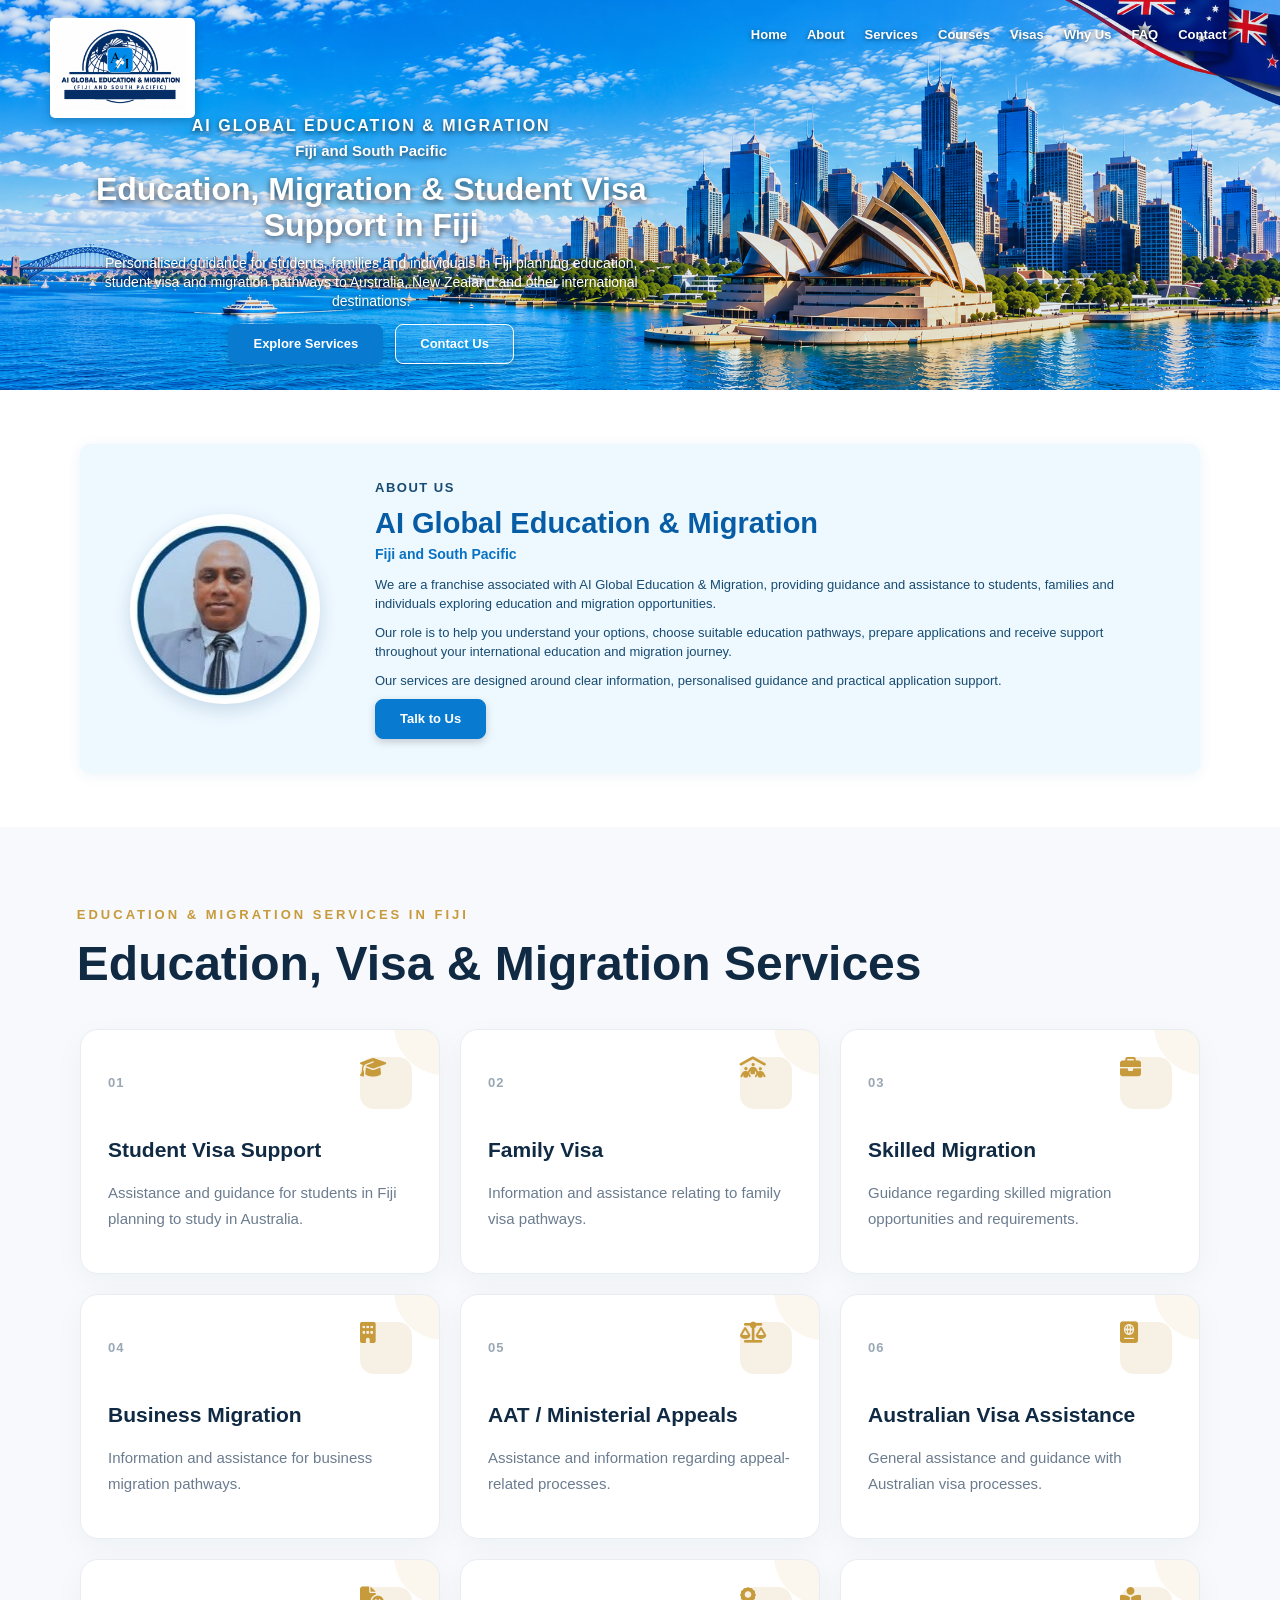
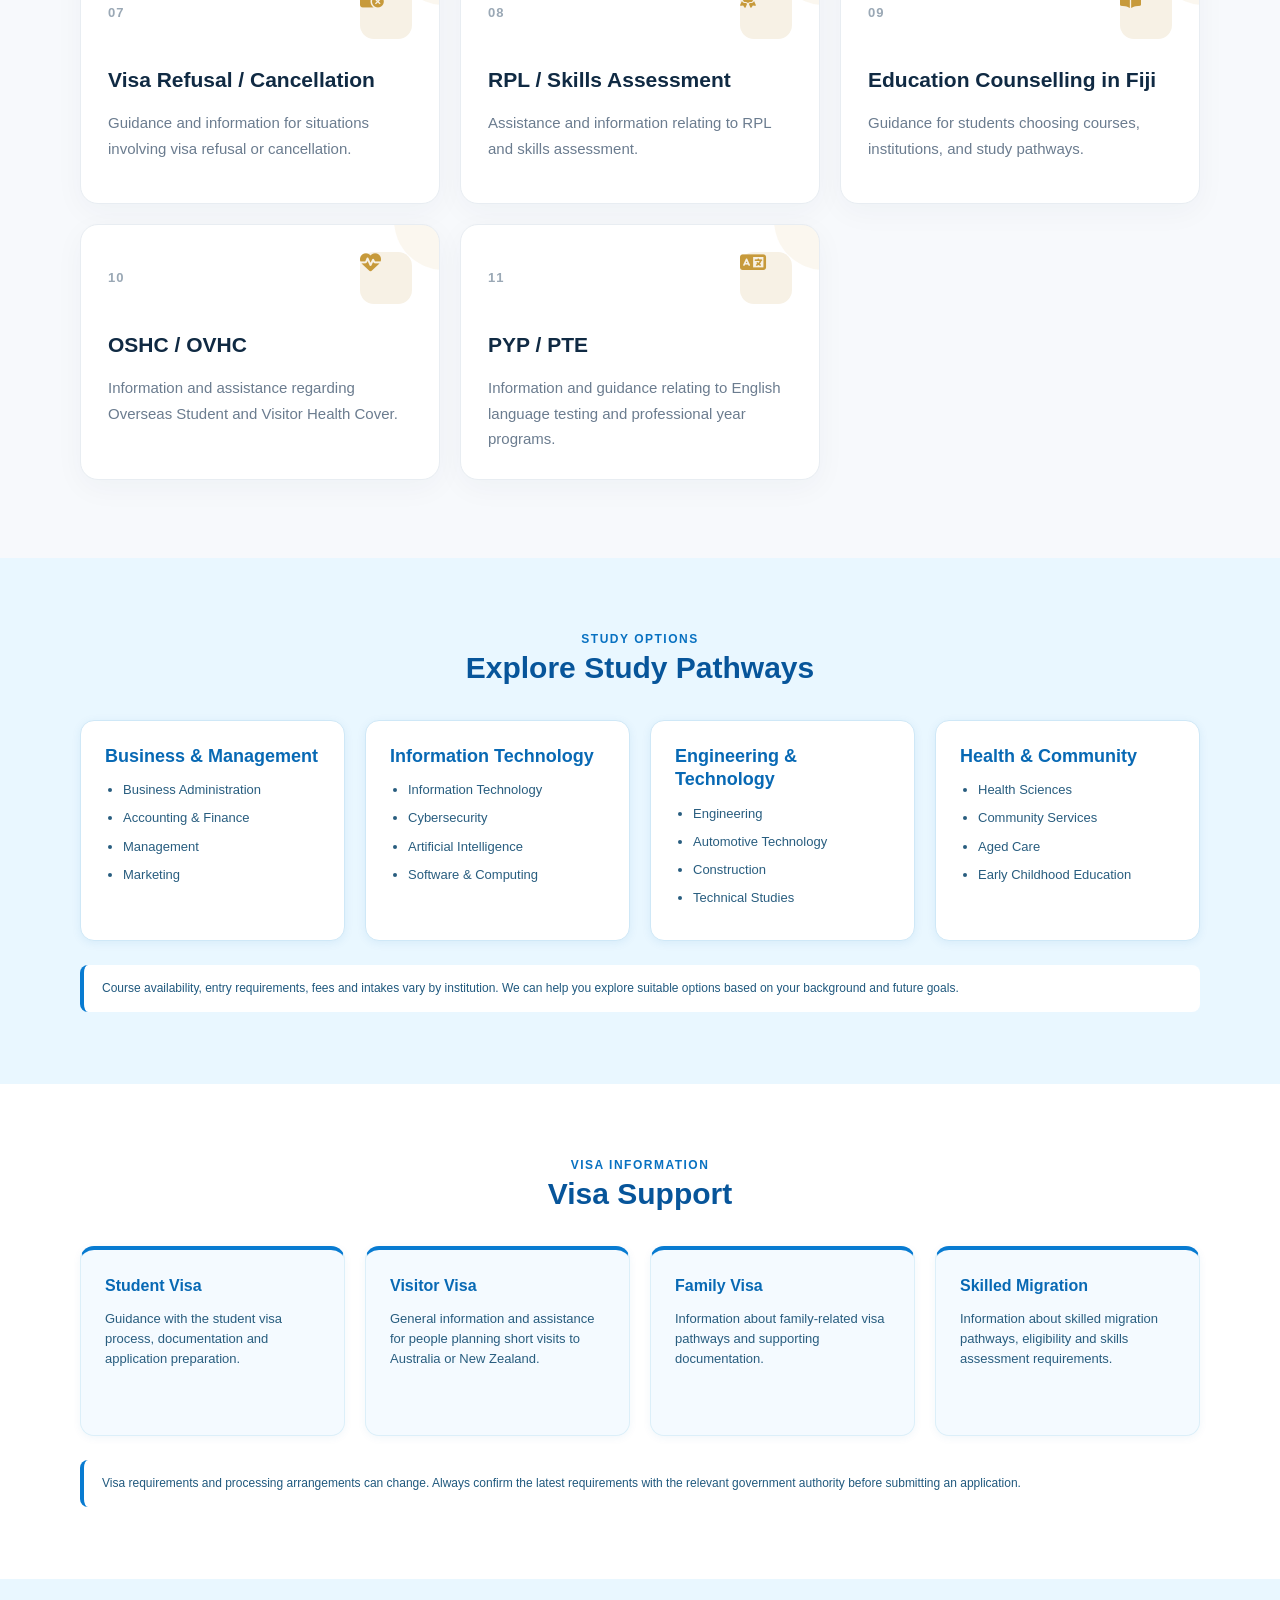
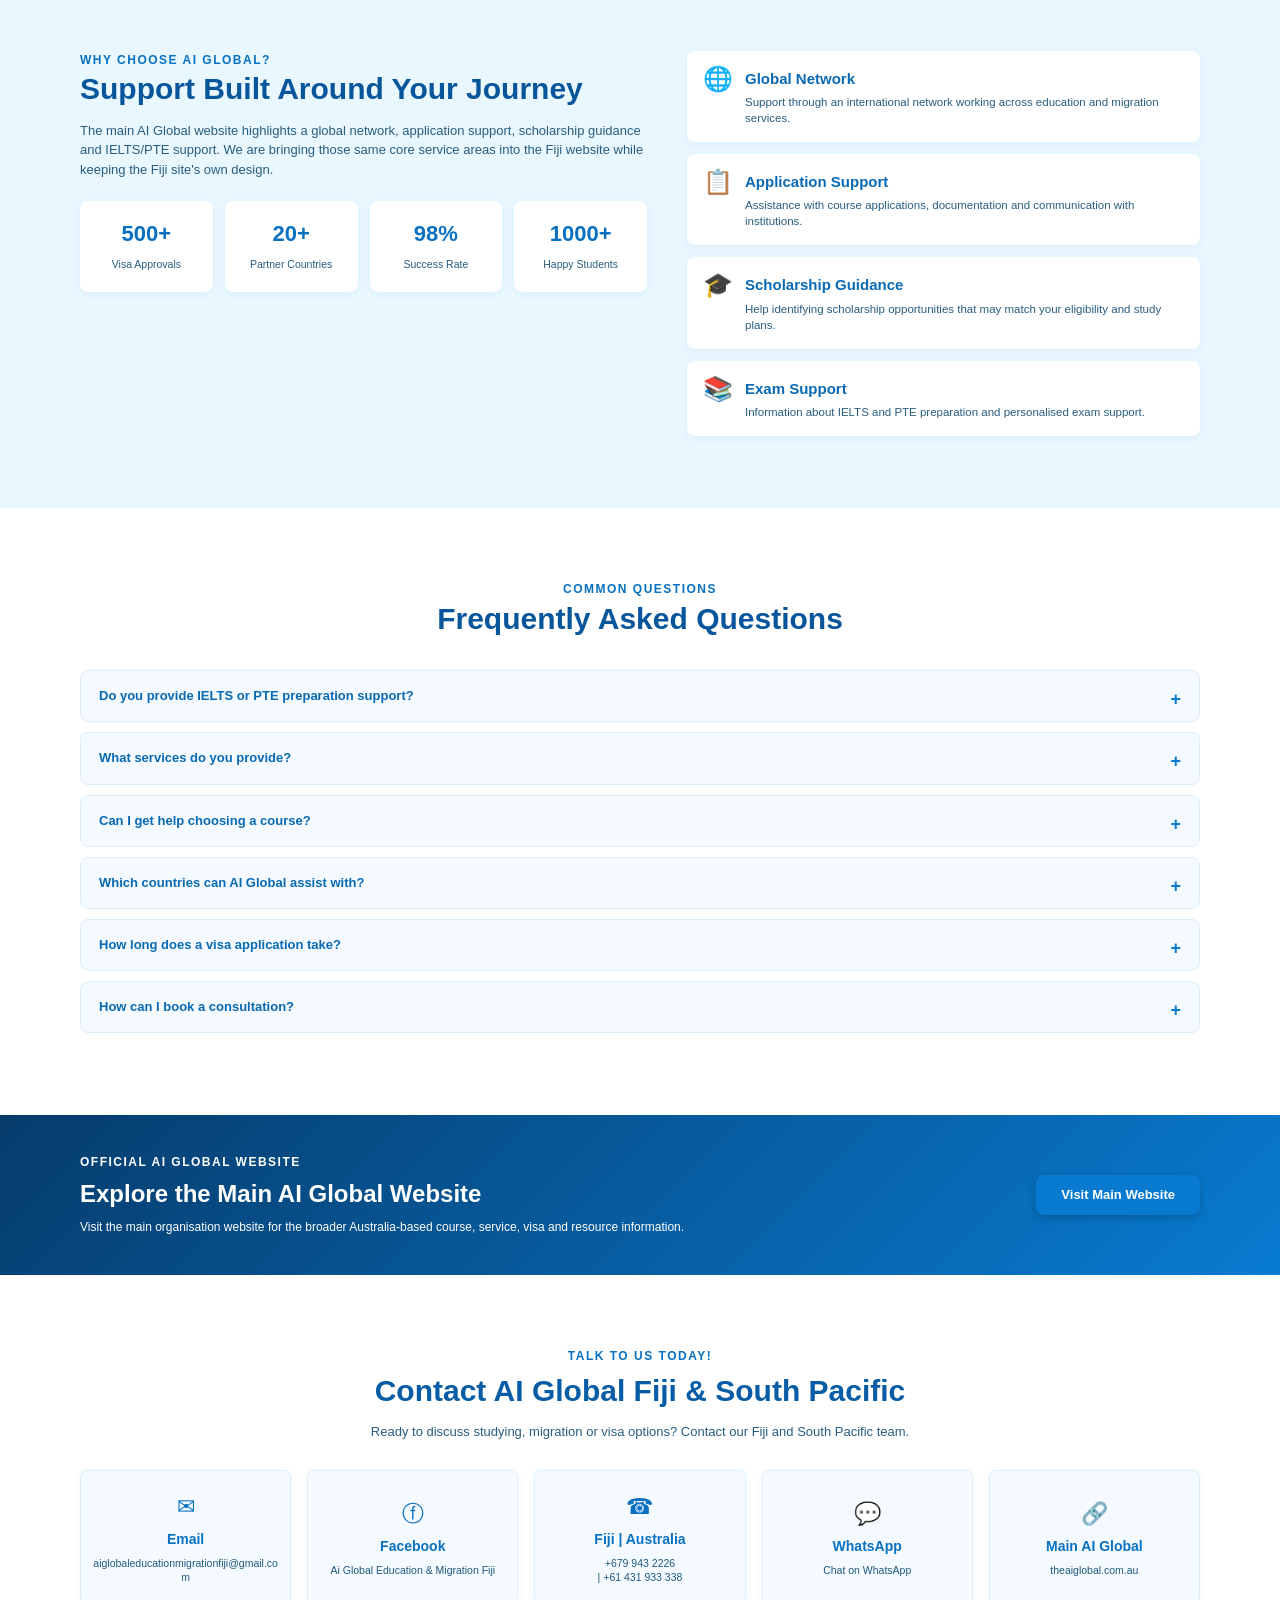
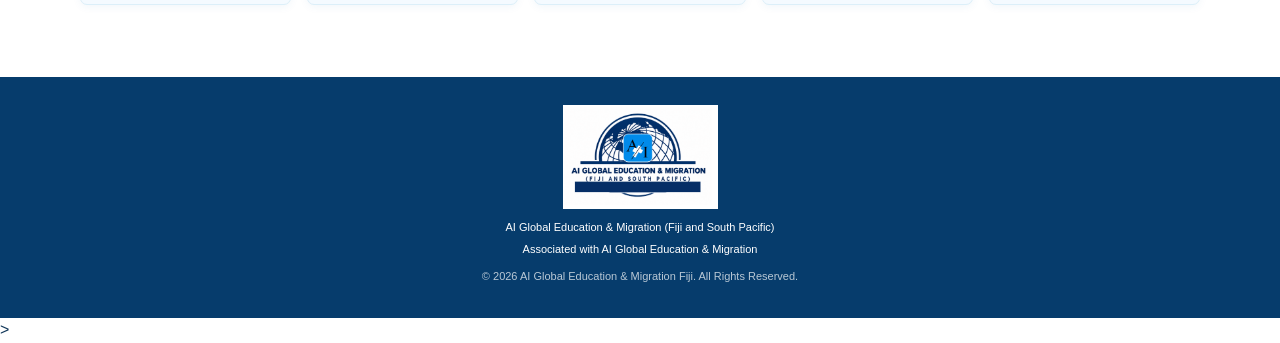
==== index.html @ 11ebc3c8 "update the website again" ====
<!DOCTYPE html>
<html lang="en">
<head>
    <meta charset="UTF-8">
    <meta name="viewport" content="width=device-width, initial-scale=1.0">
    <meta name="description" content="AI Global Education & Migration Fiji provides education counselling, student visa and migration support for people exploring study and migration pathways to Australia and New Zealand.">
    <meta name="robots" content="index, follow, max-image-preview:large">
    <meta name="author" content="AI Global Education & Migration Fiji and South Pacific">
    <meta name="theme-color" content="#ffffff">
    <link rel="canonical" href="https://aiglobalmigrationfijiandsouthpacific-rajeevrahendrasingh-5457.vercel.app/">

    <meta property="og:type" content="website">
    <meta property="og:title" content="AI Global Education & Migration | Fiji & South Pacific">
    <meta property="og:description" content="Education counselling, student visa and migration support from Fiji for pathways to Australia and New Zealand.">
    <meta property="og:url" content="https://aiglobalmigrationfijiandsouthpacific-rajeevrahendrasingh-5457.vercel.app/">
    <meta property="og:image" content="https://aiglobalmigrationfijiandsouthpacific-rajeevrahendrasingh-5457.vercel.app/images/banner.png">
    <meta property="og:site_name" content="AI Global Education & Migration Fiji and South Pacific">

    <meta name="twitter:card" content="summary_large_image">
    <meta name="twitter:title" content="AI Global Education & Migration | Fiji & South Pacific">
    <meta name="twitter:description" content="Education, student visa and migration support from Fiji for Australia and New Zealand pathways.">
    <meta name="twitter:image" content="https://aiglobalmigrationfijiandsouthpacific-rajeevrahendrasingh-5457.vercel.app/images/banner.png">

    <title>Education & Migration Support in Fiji | AI Global</title>
    <link rel="stylesheet" href="style.css">
    <link rel="stylesheet"
      href="https://cdnjs.cloudflare.com/ajax/libs/font-awesome/6.5.2/css/all.min.css">


    <script type="application/ld+json">
    {
      "@context": "https://schema.org",
      "@type": "Organization",
      "name": "AI Global Education & Migration Fiji and South Pacific",
      "alternateName": "AI Global Education & Migration Fiji",
      "url": "https://aiglobalmigrationfijiandsouthpacific-rajeevrahendrasingh-5457.vercel.app/",
      "logo": "https://aiglobalmigrationfijiandsouthpacific-rajeevrahendrasingh-5457.vercel.app/images/logo.png",
      "image": "https://aiglobalmigrationfijiandsouthpacific-rajeevrahendrasingh-5457.vercel.app/images/banner.png",
      "description": "Education counselling, student visa and migration support in Fiji for pathways to Australia and New Zealand.",
      "email": "aiglobaleducationmigrationfiji@gmail.com",
      "telephone": "+6799432226",
      "areaServed": [
        {"@type": "Country", "name": "Fiji"},
        {"@type": "Place", "name": "South Pacific"},
        {"@type": "Country", "name": "Australia"},
        {"@type": "Country", "name": "New Zealand"}
      ],
      "sameAs": [
        "https://www.facebook.com/share/1A1QpUP3Gv/",
        "https://www.theaiglobal.com.au/"
      ],
      "contactPoint": {
        "@type": "ContactPoint",
        "telephone": "+6799432226",
        "contactType": "customer service",
        "areaServed": "FJ",
        "availableLanguage": "English"
      }
    }
    </script>

</head>

<body>

<header class="site-header">
    <img src="images/banner.png" class="header-banner" alt="AI Global Education & Migration banner">

    <div class="header-content">
        <a href="#home" class="logo-container">
            <img src="images/logo.png" class="header-logo" alt="AI Global Education and Migration">
        </a>

        <nav aria-label="Main navigation">
            <a href="#home">Home</a>
            <a href="#about">About</a>
            <a href="#services">Services</a>
            <a href="#courses">Courses</a>
            <a href="#visas">Visas</a>
            <a href="#why-us">Why Us</a>
            <a href="#faq">FAQ</a>
            <a href="#contact">Contact</a>
        </nav>
    </div>

    <section id="home" class="hero">
        <div class="hero-content">
            <p class="company-name">AI GLOBAL EDUCATION &amp; MIGRATION</p>
            <p class="region">Fiji and South Pacific</p>

            <h1>Education, Migration &amp; Student Visa Support in Fiji</h1>

            <p class="intro">
                Personalised guidance for students, families and individuals in Fiji
                planning education, student visa and migration pathways to Australia,
                New Zealand and other international destinations.
            </p>

            <div class="hero-buttons">
                <a href="#services" class="button">Explore Services</a>
                <a href="#contact" class="button second">Contact Us</a>
            </div>
        </div>
    </section>
</header>


<main>

<!-- ABOUT -->
<section id="about" class="section delegate-section">
    <div class="delegate-container">
        <div class="delegate-photo">
            <div class="photo-frame">
                <img src="images/delegate.jpg" alt="AI Global Fiji and South Pacific representative">
            </div>
        </div>

        <div class="delegate-info">
            <p class="heading-small">ABOUT US</p>
            <h2>AI Global Education &amp; Migration</h2>
            <p class="position">Fiji and South Pacific</p>

            <p>
                We are a franchise associated with AI Global Education &amp; Migration,
                providing guidance and assistance to students, families and individuals
                exploring education and migration opportunities.
            </p>

            <p>
                Our role is to help you understand your options, choose suitable
                education pathways, prepare applications and receive support throughout
                your international education and migration journey.
            </p>

            <p>
                Our services are designed around clear information, personalised
                guidance and practical application support.
            </p>

            <a href="#contact" class="button">Talk to Us</a>
        </div>
    </div>
</section>


<!-- SERVICES -->
<section id="services" class="section services">
    <p class="heading-small">
        EDUCATION &amp; MIGRATION SERVICES IN FIJI
    </p>

    <h2>Education, Visa &amp; Migration Services</h2>


    <div class="services-container">

        <!-- SERVICE 01 -->
        <div class="service-card">
            <div class="service-top">
                <span class="service-number">01</span>
                <i class="fa-solid fa-graduation-cap service-icon"></i>
            </div>

            <h3>Student Visa Support</h3>

            <p>
                Assistance and guidance for students in Fiji planning
                to study in Australia.
            </p>

            <span class="service-arrow">↗</span>
        </div>


        <!-- SERVICE 02 -->
        <div class="service-card">
            <div class="service-top">
                <span class="service-number">02</span>
                <i class="fa-solid fa-people-roof service-icon"></i>
            </div>

            <h3>Family Visa</h3>

            <p>
                Information and assistance relating to
                family visa pathways.
            </p>

            <span class="service-arrow">↗</span>
        </div>


        <!-- SERVICE 03 -->
        <div class="service-card">
            <div class="service-top">
                <span class="service-number">03</span>
                <i class="fa-solid fa-briefcase service-icon"></i>
            </div>

            <h3>Skilled Migration</h3>

            <p>
                Guidance regarding skilled migration
                opportunities and requirements.
            </p>

            <span class="service-arrow">↗</span>
        </div>


        <!-- SERVICE 04 -->
        <div class="service-card">
            <div class="service-top">
                <span class="service-number">04</span>
                <i class="fa-solid fa-building service-icon"></i>
            </div>

            <h3>Business Migration</h3>

            <p>
                Information and assistance for business
                migration pathways.
            </p>

            <span class="service-arrow">↗</span>
        </div>


        <!-- SERVICE 05 -->
        <div class="service-card">
            <div class="service-top">
                <span class="service-number">05</span>
                <i class="fa-solid fa-scale-balanced service-icon"></i>
            </div>

            <h3>AAT / Ministerial Appeals</h3>

            <p>
                Assistance and information regarding
                appeal-related processes.
            </p>

            <span class="service-arrow">↗</span>
        </div>


        <!-- SERVICE 06 -->
        <div class="service-card">
            <div class="service-top">
                <span class="service-number">06</span>
                <i class="fa-solid fa-passport service-icon"></i>
            </div>

            <h3>Australian Visa Assistance</h3>

            <p>
                General assistance and guidance with
                Australian visa processes.
            </p>

            <span class="service-arrow">↗</span>
        </div>


        <!-- SERVICE 07 -->
        <div class="service-card">
            <div class="service-top">
                <span class="service-number">07</span>
                <i class="fa-solid fa-file-circle-xmark service-icon"></i>
            </div>

            <h3>Visa Refusal / Cancellation</h3>

            <p>
                Guidance and information for situations
                involving visa refusal or cancellation.
            </p>

            <span class="service-arrow">↗</span>
        </div>


        <!-- SERVICE 08 -->
        <div class="service-card">
            <div class="service-top">
                <span class="service-number">08</span>
                <i class="fa-solid fa-award service-icon"></i>
            </div>

            <h3>RPL / Skills Assessment</h3>

            <p>
                Assistance and information relating to
                RPL and skills assessment.
            </p>

            <span class="service-arrow">↗</span>
        </div>


        <!-- SERVICE 09 -->
        <div class="service-card">
            <div class="service-top">
                <span class="service-number">09</span>
                <i class="fa-solid fa-book-open-reader service-icon"></i>
            </div>

            <h3>Education Counselling in Fiji</h3>

            <p>
                Guidance for students choosing courses,
                institutions, and study pathways.
            </p>

            <span class="service-arrow">↗</span>
        </div>


        <!-- SERVICE 10 -->
        <div class="service-card">
            <div class="service-top">
                <span class="service-number">10</span>
                <i class="fa-solid fa-heart-pulse service-icon"></i>
            </div>

            <h3>OSHC / OVHC</h3>

            <p>
                Information and assistance regarding
                Overseas Student and Visitor Health Cover.
            </p>

            <span class="service-arrow">↗</span>
        </div>


        <!-- SERVICE 11 -->
        <div class="service-card">
            <div class="service-top">
                <span class="service-number">11</span>
                <i class="fa-solid fa-language service-icon"></i>
            </div>

            <h3>PYP / PTE</h3>

            <p>
                Information and guidance relating to English
                language testing and professional year programs.
            </p>

            <span class="service-arrow">↗</span>
        </div>

    </div>

</section>


<!-- COURSES -->
<section id="courses" class="section courses-section">
    <p class="heading-small">STUDY OPTIONS</p>
    <h2>Explore Study Pathways</h2>

    <div class="course-grid">
        <div class="course-category">
            <h3>Business &amp; Management</h3>
            <ul>
                <li>Business Administration</li>
                <li>Accounting &amp; Finance</li>
                <li>Management</li>
                <li>Marketing</li>
            </ul>
        </div>

        <div class="course-category">
            <h3>Information Technology</h3>
            <ul>
                <li>Information Technology</li>
                <li>Cybersecurity</li>
                <li>Artificial Intelligence</li>
                <li>Software &amp; Computing</li>
            </ul>
        </div>

        <div class="course-category">
            <h3>Engineering &amp; Technology</h3>
            <ul>
                <li>Engineering</li>
                <li>Automotive Technology</li>
                <li>Construction</li>
                <li>Technical Studies</li>
            </ul>
        </div>

        <div class="course-category">
            <h3>Health &amp; Community</h3>
            <ul>
                <li>Health Sciences</li>
                <li>Community Services</li>
                <li>Aged Care</li>
                <li>Early Childhood Education</li>
            </ul>
        </div>
    </div>

    <div class="info-note">
        Course availability, entry requirements, fees and intakes vary by institution.
        We can help you explore suitable options based on your background and future goals.
    </div>
</section>


<!-- VISAS -->
<section id="visas" class="section visa-section">
    <p class="heading-small">VISA INFORMATION</p>
    <h2>Visa Support</h2>

    <div class="visa-grid">
        <div class="visa-card">
            <h3>Student Visa</h3>
            <p>Guidance with the student visa process, documentation and application preparation.</p>
        </div>

        <div class="visa-card">
            <h3>Visitor Visa</h3>
            <p>General information and assistance for people planning short visits to Australia or New Zealand.</p>
        </div>

        <div class="visa-card">
            <h3>Family Visa</h3>
            <p>Information about family-related visa pathways and supporting documentation.</p>
        </div>

        <div class="visa-card">
            <h3>Skilled Migration</h3>
            <p>Information about skilled migration pathways, eligibility and skills assessment requirements.</p>
        </div>
    </div>

    <div class="info-note">
        Visa requirements and processing arrangements can change. Always confirm the latest
        requirements with the relevant government authority before submitting an application.
    </div>
</section>


<!-- WHY US -->
<section id="why-us" class="section why-section">
    <div class="why-container">

        <div class="why-main">
            <p class="heading-small">WHY CHOOSE AI GLOBAL?</p>
            <h2>Support Built Around Your Journey</h2>

            <p>
                The main AI Global website highlights a global network, application support,
                scholarship guidance and IELTS/PTE support. We are bringing those same core
                service areas into the Fiji website while keeping the Fiji site's own design.
            </p>

            <div class="stats-grid">
                <div class="stat-box">
                    <strong>500+</strong>
                    <span>Visa Approvals</span>
                </div>
                <div class="stat-box">
                    <strong>20+</strong>
                    <span>Partner Countries</span>
                </div>
                <div class="stat-box">
                    <strong>98%</strong>
                    <span>Success Rate</span>
                </div>
                <div class="stat-box">
                    <strong>1000+</strong>
                    <span>Happy Students</span>
                </div>
            </div>
        </div>

        <div class="why-features">
            <div class="feature-item">
                <span>🌐</span>
                <div>
                    <h3>Global Network</h3>
                    <p>Support through an international network working across education and migration services.</p>
                </div>
            </div>

            <div class="feature-item">
                <span>📋</span>
                <div>
                    <h3>Application Support</h3>
                    <p>Assistance with course applications, documentation and communication with institutions.</p>
                </div>
            </div>

            <div class="feature-item">
                <span>🎓</span>
                <div>
                    <h3>Scholarship Guidance</h3>
                    <p>Help identifying scholarship opportunities that may match your eligibility and study plans.</p>
                </div>
            </div>

            <div class="feature-item">
                <span>📚</span>
                <div>
                    <h3>Exam Support</h3>
                    <p>Information about IELTS and PTE preparation and personalised exam support.</p>
                </div>
            </div>
        </div>

    </div>
</section>


<!-- FAQ -->
<section id="faq" class="section faq-section">
    <p class="heading-small">COMMON QUESTIONS</p>
    <h2>Frequently Asked Questions</h2>

    <div class="faq-container">

        <details>
            <summary>Do you provide IELTS or PTE preparation support?</summary>
            <p>
                Yes. AI Global currently lists IELTS and PTE preparation support,
                including practice and guidance designed around a student's target score.
            </p>
        </details>

        <details>
            <summary>What services do you provide?</summary>
            <p>
                Services include education counselling, student accommodation support,
                skills assessment information, scholarships, health insurance assistance,
                career counselling, document assistance and student visa services.
            </p>
        </details>

        <details>
            <summary>Can I get help choosing a course?</summary>
            <p>
                Yes. We can discuss your interests, previous studies and future goals
                before you choose a course or institution.
            </p>
        </details>

        <details>
            <summary>Which countries can AI Global assist with?</summary>
            <p>
                The main AI Global website states that its network supports applications
                across 20+ countries, including Australia, New Zealand, USA, UK, Canada,
                Germany, Ireland and Singapore.
            </p>
        </details>

        <details>
            <summary>How long does a visa application take?</summary>
            <p>
                Processing time varies by country, visa type and individual circumstances.
                Current processing guidance should be checked before applying.
            </p>
        </details>

        <details>
            <summary>How can I book a consultation?</summary>
            <p>
                Contact the Fiji and South Pacific team by phone, email or through
                the contact details below to discuss your requirements.
            </p>
        </details>

    </div>
</section>


<!-- OFFICIAL WEBSITE -->
<section class="official-section">
    <div class="official-container">
        <div>
            <p class="heading-small">OFFICIAL AI GLOBAL WEBSITE</p>
            <h2>Explore the Main AI Global Website</h2>
            <p>
                Visit the main organisation website for the broader Australia-based
                course, service, visa and resource information.
            </p>
        </div>
        <a href="https://www.theaiglobal.com.au/" target="_blank" rel="noopener noreferrer" class="button">
            Visit Main Website
        </a>
    </div>
</section>


<!-- CONTACT -->
<section id="contact" class="contact-section">
    <p class="heading-small">TALK TO US TODAY!</p>
    <h2>Contact AI Global Fiji &amp; South Pacific</h2>

    <p class="contact-intro">
        Ready to discuss studying, migration or visa options?
        Contact our Fiji and South Pacific team.
    </p>

    <div class="contact-container">

        <div class="contact-box">
            <div class="contact-icon">✉</div>
            <h3>Email</h3>
            <a href="mailto:aiglobaleducationmigrationfiji@gmail.com">
                aiglobaleducationmigrationfiji@gmail.com
            </a>
        </div>

      <div class="contact-box">
            <div class="facebook-icon">ⓕ</div>
            <h3>Facebook</h3>
            <a href="https://www.facebook.com/share/1A1QpUP3Gv/" target="_blank" rel="noopener noreferrer">
                Ai Global Education & Migration Fiji
            </a>
        </div>


        <div class="contact-box">
            <div class="contact-icon">☎</div>
            <h3>Fiji | Australia</h3>
            <a href="tel:+6799432226">+679 943 2226</a>
            <a href="tel:+61431933338">| +61 431 933 338</a>

        </div>
    
            <div class="contact-box">
            <div class="contact-icon">💬</div>
            <h3>WhatsApp</h3>
            <a href="https://wa.me/61431933338" target="_blank" rel="noopener noreferrer">
                Chat on WhatsApp
            </a>
        </div>

        <div class="contact-box">
            <div class="contact-icon">🔗</div>
            <h3>Main AI Global</h3>
            <a href="https://www.theaiglobal.com.au/" target="_blank" rel="noopener noreferrer">
                theaiglobal.com.au
            </a>
        </div>

    </div>
</section>

</main>


<footer>
    <img src="images/logo.png" class="footer-logo" alt="AI Global Education & Migration">

    <p>AI Global Education &amp; Migration (Fiji and South Pacific)</p>
    <p>Associated with AI Global Education &amp; Migration</p>
    <p class="footer-copy">© 2026 AI Global Education &amp; Migration Fiji. All Rights Reserved.</p>
</footer>

</body>
</html>
>
---- style.css ----
/* =========================================================
   AI GLOBAL EDUCATION & MIGRATION - FIJI
   Updated styling: same overall visual identity, expanded content
========================================================= */

* {
    margin: 0;
    padding: 0;
    box-sizing: border-box;
}

html {
    scroll-behavior: smooth;
}

body {
    font-family: Arial, Helvetica, sans-serif;
    color: #12385a;
    background: #ffffff;
    line-height: 1.55;
}

a {
    transition: 0.25s ease;
}


/* =========================================================
   HEADER / MAIN BANNER
========================================================= */

.site-header {
    position: relative;
    width: 100%;
    height: 350px;
    overflow: hidden;
    background: #0876c9;
}

.header-banner {
    position: absolute;
    inset: 0;
    width: 100%;
    height: 100%;
    display: block;
    object-fit: fill;
}

.site-header::after {
    content: "";
    position: absolute;
    inset: 0;
    background: rgba(0, 80, 150, 0.10);
    pointer-events: none;
}

.header-content {
    position: relative;
    z-index: 5;
    width: 94%;
    max-width: 1450px;
    height: 100%;
    margin: 0 auto;
}

.logo-container {
    position: absolute;
    top: 18px;
    left: 12px;
    width: 145px;
    padding: 4px;
    background: #ffffff;
    border-radius: 5px;
    box-shadow: 0 3px 10px rgba(0,0,0,0.18);
    z-index: 10;
    text-decoration: none;
}

.header-logo {
    display: block;
    width: 100%;
    height: auto;
}


/* =========================================================
   NAVIGATION
========================================================= */

nav {
    position: absolute;
    top: 20px;
    right: 15px;
    display: flex;
    align-items: center;
    justify-content: flex-end;
    flex-wrap: wrap;
    gap: 20px;
    max-width: 78%;
    z-index: 10;
}

nav a {
    position: relative;
    color: #ffffff;
    text-decoration: none;
    font-size: 13px;
    font-weight: 700;
    text-shadow: 0 1px 4px rgba(0,0,0,0.55);
    padding: 5px 0;
}

nav a::after {
    content: "";
    position: absolute;
    left: 0;
    bottom: -2px;
    width: 0;
    height: 2px;
    background: #ffffff;
    transition: width 0.25s ease;
}

nav a:hover::after,
nav a:focus::after {
    width: 100%;
}


/* =========================================================
   HERO
========================================================= */

.hero {
    position: absolute;
    z-index: 6;
    top: 78px;
    left: 0;
    width: 55%;
    padding: 5px 25px 0;
    display: flex;
    align-items: center;
    justify-content: center;
    text-align: center;
    color: #ffffff;
}

.hero-content {
    width: 100%;
    max-width: 650px;
    margin: 0 auto;
}

.company-name {
    color: #ffffff;
    font-size: 16px;
    font-weight: 700;
    letter-spacing: 2px;
    line-height: 1.2;
    text-shadow: 0 2px 5px rgba(0,0,0,0.65);
}

.region {
    color: #ffffff;
    font-size: 15px;
    font-weight: 600;
    margin: 4px 0 10px;
    text-shadow: 0 2px 5px rgba(0,0,0,0.65);
}

.hero h1 {
    color: #ffffff;
    font-size: 32px;
    line-height: 1.12;
    font-weight: 800;
    margin-bottom: 10px;
    text-shadow: 0 2px 6px rgba(0,0,0,0.65);
}

.intro {
    color: #ffffff;
    font-size: 14px;
    line-height: 1.35;
    max-width: 540px;
    margin: 0 auto 13px;
    text-shadow: 0 1px 4px rgba(0,0,0,0.65);
}


/* =========================================================
   BUTTONS
========================================================= */

.hero-buttons {
    display: flex;
    justify-content: center;
    align-items: center;
    flex-wrap: wrap;
    gap: 12px;
}

.button {
    display: inline-block;
    padding: 9px 24px;
    background: #087bd1;
    color: #ffffff;
    border: 1px solid #087bd1;
    border-radius: 8px;
    text-decoration: none;
    font-size: 13px;
    font-weight: 700;
    box-shadow: 0 3px 8px rgba(0,0,0,0.18);
    transition: 0.25s ease;
}

.button:hover {
    background: #005da8;
    border-color: #005da8;
    transform: translateY(-1px);
}

.button.second {
    background: rgba(255,255,255,0.08);
    border: 1.5px solid #ffffff;
    color: #ffffff;
}

.button.second:hover {
    background: #ffffff;
    color: #0871bc;
}


/* =========================================================
   GENERAL SECTIONS
========================================================= */

.section {
    padding: 55px 6%;
}

.heading-small {
    color: #0871c1;
    font-size: 12px;
    font-weight: 800;
    letter-spacing: 1.5px;
    margin-bottom: 3px;
}

.section h2 {
    color: #07559a;
    font-size: 30px;
    line-height: 1.15;
    margin-bottom: 12px;
}

.section-intro {
    max-width: 800px;
    margin: 0 auto 28px;
    text-align: center;
    color: #285d7f;
    font-size: 13px;
}


/* =========================================================
   ABOUT
========================================================= */

.delegate-section {
    background: #ffffff;
    padding: 28px 6% 45px;
}

.delegate-container {
    max-width: 1180px;
    margin: 0 auto;
    display: flex;
    align-items: center;
    gap: 40px;
    background: #eef8ff;
    border-radius: 10px;
    padding: 28px 40px;
    box-shadow: 0 2px 14px rgba(0,91,160,0.08);
}

.delegate-photo {
    flex: 0 0 185px;
    display: flex;
    justify-content: center;
    align-items: center;
}

.photo-frame {
    width: 165px;
    height: 165px;
    border-radius: 50%;
    overflow: hidden;
    background: #ffffff;
    box-shadow: 0 3px 12px rgba(0,0,0,0.12);
}

.photo-frame img {
    width: 100%;
    height: 100%;
    display: block;
    object-fit: cover;
    object-position: center;
    border-radius: 50%;
}

.delegate-info {
    flex: 1;
}

.delegate-info h2 {
    color: #075da5;
    font-size: 29px;
    margin: 0 0 4px;
}

.delegate-info .position {
    color: #0871c1;
    font-size: 14px;
    font-weight: 700;
    margin-bottom: 10px;
}

.delegate-info p {
    color: #174b72;
    font-size: 13px;
    line-height: 1.5;
    margin-bottom: 9px;
}


/* =========================================================
   SERVICES
========================================================= */

.services {
    padding: 100px 6%;
    background: #f7f9fc;
}

.services .heading-small {
    color: #c79a3b;
    font-size: 13px;
    font-weight: 700;
    letter-spacing: 3px;
    margin-bottom: 10px;
}

.services h2 {
    font-size: clamp(38px, 5vw, 58px);
    color: #102a43;
    margin-bottom: 55px;
}

.services-container {
    display: grid;
    grid-template-columns: repeat(3, 1fr);
    gap: 24px;
}

.service-card {
    position: relative;
    min-height: 250px;
    padding: 30px;
    background: #ffffff;
    border: 1px solid #e8edf2;
    border-radius: 18px;
    overflow: hidden;
    transition: all 0.35s ease;
    box-shadow: 0 8px 30px rgba(16, 42, 67, 0.04);
}

.service-card::before {
    content: "";
    position: absolute;
    width: 100px;
    height: 100px;
    background: #c79a3b;
    border-radius: 50%;
    top: -55px;
    right: -55px;
    opacity: 0.08;
    transition: 0.4s ease;
}

.service-card:hover {
    transform: translateY(-8px);
    border-color: #c79a3b;
    box-shadow: 0 18px 45px rgba(16, 42, 67, 0.12);
}

.service-card:hover::before {
    transform: scale(2.5);
}

.service-top {
    display: flex;
    align-items: center;
    justify-content: space-between;
    margin-bottom: 30px;
}

.service-number {
    font-size: 13px;
    font-weight: 800;
    color: #9aa8b5;
    letter-spacing: 1px;
}

.service-icon {
    width: 52px;
    height: 52px;
    display: flex;
    align-items: center;
    justify-content: center;
    background: #f7f1e5;
    color: #c79a3b;
    border-radius: 14px;
    font-size: 21px;
    transition: all 0.35s ease;
}

.service-card:hover .service-icon {
    background: #102a43;
    color: #ffffff;
    transform: rotate(-5deg) scale(1.08);
}

.service-card h3 {
    position: relative;
    font-size: 21px;
    color: #102a43;
    margin: 0 0 14px;
}

.service-card p {
    position: relative;
    color: #6b7c8f;
    font-size: 15px;
    line-height: 1.7;
    margin: 0;
    max-width: 330px;
}

.service-arrow {
    position: absolute;
    right: 28px;
    bottom: 25px;
    color: #c79a3b;
    font-size: 22px;
    opacity: 0;
    transform: translate(-8px, 8px);
    transition: all 0.3s ease;
}

.service-card:hover .service-arrow {
    opacity: 1;
    transform: translate(0, 0);
}


/* TABLET */
@media (max-width: 1000px) {
    .services-container {
        grid-template-columns: repeat(2, 1fr);
    }
}


/* MOBILE */
@media (max-width: 600px) {
    .services {
        padding: 70px 20px;
    }

    .services-container {
        grid-template-columns: 1fr;
        gap: 18px;
    }

    .service-card {
        min-height: 220px;
        padding: 25px;
    }
}
/* =========================================================
   COURSES
========================================================= */

.courses-section {
    background: #e9f7ff;
    text-align: center;
}

.course-grid {
    max-width: 1180px;
    margin: 0 auto;
    display: grid;
    grid-template-columns: repeat(4, 1fr);
    gap: 18px;
}

.course-category {
    background: #ffffff;
    border: 1px solid #cfe8f7;
    border-radius: 9px;
    padding: 22px 20px;
    text-align: left;
    box-shadow: 0 2px 10px rgba(0,105,180,0.08);
}

.course-category h3 {
    color: #0869b4;
    font-size: 17px;
    margin-bottom: 12px;
}

.course-category ul {
    padding-left: 18px;
}

.course-category li {
    color: #285d7f;
    font-size: 12px;
    margin-bottom: 8px;
}

.info-note {
    max-width: 1180px;
    margin: 22px auto 0;
    background: #ffffff;
    border-left: 4px solid #087bd1;
    border-radius: 6px;
    padding: 14px 18px;
    color: #20597e;
    font-size: 12px;
    text-align: left;
}


/* =========================================================
   VISA SECTION
========================================================= */

.visa-section {
    background: #ffffff;
    text-align: center;
}

.visa-grid {
    max-width: 1180px;
    margin: 0 auto;
    display: grid;
    grid-template-columns: repeat(4, 1fr);
    gap: 16px;
}

.visa-card {
    background: #f4faff;
    border: 1px solid #dceff9;
    border-top: 4px solid #087bd1;
    border-radius: 8px;
    padding: 20px 18px;
    text-align: left;
    box-shadow: 0 2px 8px rgba(0,100,170,0.06);
}

.visa-card h3 {
    color: #0869b4;
    font-size: 16px;
    margin-bottom: 10px;
}

.visa-card p {
    color: #285d7f;
    font-size: 12px;
    line-height: 1.4;
    margin-bottom: 6px;
}


/* =========================================================
   WHY US
========================================================= */

.why-section {
    background: #e9f7ff;
}

.why-container {
    max-width: 1180px;
    margin: 0 auto;
    display: grid;
    grid-template-columns: 1.05fr 0.95fr;
    gap: 40px;
    align-items: start;
}

.why-main h2 {
    margin-bottom: 14px;
}

.why-main > p:not(.heading-small) {
    color: #285d7f;
    font-size: 13px;
    line-height: 1.5;
}

.stats-grid {
    margin-top: 22px;
    display: grid;
    grid-template-columns: repeat(4, 1fr);
    gap: 12px;
}

.stat-box {
    background: #ffffff;
    border-radius: 8px;
    padding: 16px 8px;
    text-align: center;
    box-shadow: 0 2px 8px rgba(0,100,170,0.06);
}

.stat-box strong {
    display: block;
    color: #0871c1;
    font-size: 22px;
}

.stat-box span {
    color: #285d7f;
    font-size: 10.5px;
}

.why-features {
    display: grid;
    gap: 12px;
}

.feature-item {
    display: flex;
    gap: 12px;
    align-items: flex-start;
    background: #ffffff;
    border-radius: 8px;
    padding: 16px;
    box-shadow: 0 2px 8px rgba(0,100,170,0.06);
}

.feature-item > span {
    font-size: 24px;
    line-height: 1;
}

.feature-item h3 {
    color: #0869b4;
    font-size: 15px;
    margin-bottom: 4px;
}

.feature-item p {
    color: #285d7f;
    font-size: 11.5px;
    line-height: 1.4;
}


/* =========================================================
   FAQ
========================================================= */

.faq-section {
    background: #ffffff;
    text-align: center;
}

.faq-container {
    max-width: 900px;
    margin: 0 auto;
    text-align: left;
}

.faq-container details {
    background: #f4faff;
    border: 1px solid #dceff9;
    border-radius: 8px;
    margin-bottom: 10px;
    padding: 0;
}

.faq-container summary {
    cursor: pointer;
    list-style: none;
    color: #0869b4;
    font-weight: 700;
    font-size: 13px;
    padding: 15px 18px;
}

.faq-container summary::-webkit-details-marker {
    display: none;
}

.faq-container summary::after {
    content: "+";
    float: right;
    font-size: 18px;
    color: #087bd1;
}

.faq-container details[open] summary::after {
    content: "−";
}

.faq-container details p {
    padding: 0 18px 16px;
    color: #285d7f;
    font-size: 12px;
    line-height: 1.5;
}


/* =========================================================
   OFFICIAL WEBSITE CTA
========================================================= */

.official-section {
    background: linear-gradient(135deg, #063c6c, #087bd1);
    padding: 38px 6%;
}

.official-container {
    max-width: 1180px;
    margin: 0 auto;
    display: flex;
    justify-content: space-between;
    align-items: center;
    gap: 25px;
}

.official-container .heading-small,
.official-container h2,
.official-container p {
    color: #ffffff;
}

.official-container h2 {
    margin-bottom: 6px;
}

.official-container p {
    font-size: 12px;
    max-width: 700px;
}


/* =========================================================
   CONTACT
========================================================= */

.contact-section {
    background: #ffffff;
    padding: 55px 6%;
    text-align: center;
}

.contact-section h2 {
    color: #075da5;
    font-size: 30px;
    margin-bottom: 7px;
}

.contact-intro {
    color: #285d7f;
    font-size: 13px;
    max-width: 650px;
    margin: 0 auto 28px;
}

.contact-container {
    max-width: 1180px;
    margin: 0 auto;
    display: grid;
    grid-template-columns: repeat(5, 1fr);
    gap: 12px;
}

.contact-box {
    background: #f4faff;
    border: 1px solid #dceff9;
    border-radius: 7px;
    padding: 18px 10px;
    box-shadow: 0 2px 8px rgba(0,100,170,0.06);
}

.contact-icon {
    color: #0871c1;
    font-size: 22px;
    margin-bottom: 5px;
}

.contact-box h3 {
    color: #0871c1;
    font-size: 14px;
    margin-bottom: 5px;
}

.contact-box p,
.contact-box a {
    color: #20597e;
    font-size: 10.5px;
    line-height: 1.35;
}

.contact-box a {
    text-decoration: none;
    word-break: break-word;
}

.contact-box a:hover {
    color: #075da5;
    text-decoration: underline;
}


/* =========================================================
   FOOTER
========================================================= */

footer {
    background: #063c6c;
    color: #ffffff;
    padding: 28px 6%;
    text-align: center;
}

.footer-logo {
    width: 155px;
    height: auto;
    display: block;
    margin: 0 auto 10px;
}

footer p {
    color: #ffffff;
    font-size: 11px;
    margin: 5px 0;
}

.footer-copy {
    color: #b9c8d5;
    margin-top: 10px;
}


/* =========================================================
   TABLET
========================================================= */

@media (max-width: 1050px) {
    nav {
        gap: 12px;
    }

    nav a {
        font-size: 11.5px;
    }

    .services-container,
    .course-grid,
    .visa-grid {
        grid-template-columns: repeat(2, 1fr);
    }

    .contact-container {
        grid-template-columns: repeat(3, 1fr);
    }

    .why-container {
        grid-template-columns: 1fr;
    }
}

@media (max-width: 900px) {
    .site-header {
        height: 330px;
    }

    .logo-container {
        width: 130px;
    }

    .hero {
        width: 58%;
    }

    .hero h1 {
        font-size: 28px;
    }

    .company-name {
        font-size: 14px;
    }

    .intro {
        font-size: 12px;
    }

    .delegate-container {
        gap: 25px;
        padding: 22px 25px;
    }
}


/* =========================================================
   MOBILE
========================================================= */

@media (max-width: 650px) {
    .site-header {
        height: 500px;
    }

    .header-banner {
        object-fit: cover;
        object-position: center;
    }

    .logo-container {
        top: 12px;
        left: 12px;
        width: 110px;
    }

    nav {
        top: 13px;
        right: 10px;
        max-width: 62%;
        gap: 5px 10px;
    }

    nav a {
        font-size: 10px;
    }

    .hero {
        top: 105px;
        left: 0;
        width: 100%;
        padding: 15px 25px;
    }

    .hero-content {
        max-width: 500px;
    }

    .hero h1 {
        font-size: 28px;
    }

    .delegate-container {
        flex-direction: column;
        text-align: center;
        gap: 15px;
        padding: 25px 18px;
    }

    .services-container {
        grid-template-columns: repeat(2, 1fr);
    }

    .course-grid,
    .visa-grid {
        grid-template-columns: repeat(2, 1fr);
    }

    .stats-grid {
        grid-template-columns: repeat(2, 1fr);
    }

    .official-container {
        flex-direction: column;
        text-align: center;
    }

    .contact-container {
        grid-template-columns: repeat(2, 1fr);
    }
}


/* =========================================================
   VERY SMALL PHONES
========================================================= */

@media (max-width: 420px) {
    .site-header {
        height: 470px;
    }

    .logo-container {
        width: 100px;
    }

    nav {
        max-width: 60%;
        gap: 4px 8px;
    }

    nav a {
        font-size: 9.5px;
    }

    .hero {
        top: 95px;
        padding: 10px 18px;
    }

    .hero h1 {
        font-size: 24px;
    }

    .company-name,
    .region {
        font-size: 12px;
    }

    .intro {
        font-size: 11px;
    }

    .button {
        padding: 8px 16px;
        font-size: 11px;
    }

    .services-container,
    .course-grid,
    .visa-grid,
    .contact-container {
        grid-template-columns: 1fr;
    }

    .service-card,
    .course-category,
    .visa-card {
        max-width: 340px;
        margin: 0 auto;
        width: 100%;
    }

    .stats-grid {
        grid-template-columns: 1fr 1fr;
    }

    .footer-logo {
        width: 170px;
    }
}


/* =========================================================
   IMAGE SAFETY
========================================================= */

img {
    max-width: 100%;
}

/* =========================================================
   FINAL POLISH / RESPONSIVE OVERRIDES
========================================================= */

/* Keep all major sections visually balanced */
.section {
    padding-top: 72px;
    padding-bottom: 72px;
}

/* Header: avoid stretching the banner and keep text in a readable area */
.site-header {
    height: 390px;
}

.header-banner {
    object-fit: cover;
    object-position: center;
}

.hero {
    top: 104px;
    width: 58%;
    max-width: 780px;
    padding: 12px 30px 0;
}

.hero-content {
    max-width: 670px;
}

.hero h1 {
    max-width: 650px;
    margin-left: auto;
    margin-right: auto;
}

/* Delegate card: cleaner proportions and a stable portrait */
.delegate-section {
    padding: 54px 6%;
}

.delegate-container {
    max-width: 1120px;
    min-height: 285px;
    padding: 34px 42px;
    gap: 48px;
}

.delegate-photo {
    flex: 0 0 205px;
}

.photo-frame {
    width: 190px;
    height: 190px;
    border: 5px solid #ffffff;
    box-shadow: 0 6px 18px rgba(0, 70, 120, 0.16);
}

.delegate-info {
    min-width: 0;
}

.delegate-info p {
    max-width: 760px;
}

/* Services: consistent card heights and spacing */
.services {
    padding-top: 78px;
    padding-bottom: 78px;
}

.services h2 {
    font-size: clamp(34px, 4vw, 48px);
    margin-bottom: 38px;
}

.services-container {
    max-width: 1120px;
    margin: 0 auto;
    gap: 20px;
}

.service-card {
    min-height: 245px;
    padding: 27px;
}

.service-top {
    margin-bottom: 25px;
}

/* Courses / Visas: use the same visual language as the service cards */
.courses-section,
.visa-section {
    padding-top: 72px;
    padding-bottom: 72px;
}

.courses-section h2,
.visa-section h2,
.faq-section h2 {
    margin-bottom: 34px;
}

.course-grid,
.visa-grid {
    max-width: 1120px;
    gap: 20px;
}

.course-category,
.visa-card {
    min-height: 190px;
    border-radius: 14px;
    padding: 24px;
    transition: transform .25s ease, box-shadow .25s ease, border-color .25s ease;
}

.course-category:hover,
.visa-card:hover {
    transform: translateY(-4px);
    box-shadow: 0 10px 24px rgba(0, 90, 150, 0.10);
    border-color: #a9d8f2;
}

.course-category h3 {
    font-size: 18px;
    line-height: 1.3;
}

.course-category li,
.visa-card p {
    font-size: 13px;
    line-height: 1.55;
}

.info-note {
    max-width: 1120px;
    margin-top: 24px;
    border-radius: 8px;
}

/* Why / FAQ / contact spacing */
.why-section,
.faq-section,
.contact-section {
    padding-top: 72px;
    padding-bottom: 72px;
}

.why-container,
.faq-container,
.contact-container,
.official-container {
    max-width: 1120px;
}

.contact-container {
    gap: 16px;
}

.contact-box {
    min-height: 135px;
    display: flex;
    flex-direction: column;
    align-items: center;
    justify-content: center;
    padding: 18px 12px;
}

.facebook-icon {
    color: #0871c1;
    font-size: 22px;
    margin-bottom: 5px;
}

/* Better keyboard focus */
a:focus-visible,
summary:focus-visible {
    outline: 3px solid rgba(8, 123, 209, .35);
    outline-offset: 3px;
}

/* TABLET */
@media (max-width: 1050px) {
    .site-header {
        height: 380px;
    }

    nav {
        max-width: 72%;
        gap: 10px 14px;
    }

    .hero {
        width: 62%;
        top: 100px;
    }

    .delegate-container {
        gap: 30px;
        padding: 30px;
    }
}

/* SMALL TABLET */
@media (max-width: 800px) {
    .site-header {
        height: 420px;
    }

    .logo-container {
        width: 125px;
    }

    nav {
        top: 18px;
        right: 12px;
        max-width: 65%;
        gap: 7px 11px;
    }

    nav a {
        font-size: 11px;
    }

    .hero {
        top: 105px;
        width: 100%;
        padding: 15px 30px;
    }

    .hero h1 {
        font-size: 30px;
    }

    .delegate-container {
        flex-direction: column;
        text-align: center;
        gap: 20px;
        padding: 32px 25px;
    }

    .delegate-photo {
        flex-basis: auto;
    }

    .delegate-info .button {
        margin-top: 5px;
    }

    .why-container {
        gap: 28px;
    }
}

/* MOBILE */
@media (max-width: 650px) {
    .site-header {
        height: 570px;
    }

    .header-banner {
        object-position: center center;
    }

    .logo-container {
        top: 12px;
        left: 12px;
        width: 105px;
    }

    nav {
        top: 14px;
        right: 10px;
        max-width: calc(100% - 135px);
        gap: 4px 9px;
        justify-content: flex-end;
    }

    nav a {
        font-size: 9.5px;
        padding: 3px 0;
    }

    .hero {
        top: 125px;
        width: 100%;
        padding: 18px 20px;
    }

    .company-name {
        font-size: 13px;
        letter-spacing: 1.4px;
    }

    .region {
        font-size: 13px;
        margin-bottom: 12px;
    }

    .hero h1 {
        font-size: 27px;
        line-height: 1.15;
    }

    .intro {
        font-size: 12px;
        line-height: 1.5;
        max-width: 470px;
    }

    .hero-buttons {
        gap: 9px;
    }

    .button {
        padding: 9px 17px;
        font-size: 11.5px;
    }

    .section,
    .delegate-section,
    .services,
    .courses-section,
    .visa-section,
    .why-section,
    .faq-section,
    .contact-section {
        padding: 52px 18px;
    }

    .delegate-container {
        padding: 26px 18px;
        border-radius: 14px;
    }

    .photo-frame {
        width: 165px;
        height: 165px;
    }

    .delegate-info h2 {
        font-size: 25px;
    }

    .delegate-info p {
        font-size: 13px;
    }

    .services h2,
    .section h2,
    .contact-section h2 {
        font-size: 31px;
    }

    .services-container,
    .course-grid,
    .visa-grid {
        grid-template-columns: 1fr;
    }

    .service-card,
    .course-category,
    .visa-card {
        min-height: 0;
        width: 100%;
        max-width: 520px;
        margin: 0 auto;
    }

    .service-card {
        padding: 24px;
    }

    .service-card h3 {
        font-size: 20px;
    }

    .course-category,
    .visa-card {
        padding: 22px;
    }

    .stats-grid {
        grid-template-columns: 1fr 1fr;
    }

    .official-section {
        padding: 42px 18px;
    }

    .official-container {
        gap: 18px;
    }

    .contact-container {
        grid-template-columns: 1fr;
    }

    .contact-box {
        min-height: 120px;
    }
}

/* VERY SMALL PHONES */
@media (max-width: 420px) {
    .site-header {
        height: 610px;
    }

    .logo-container {
        width: 92px;
    }

    nav {
        max-width: calc(100% - 115px);
        gap: 3px 7px;
    }

    nav a {
        font-size: 8.5px;
    }

    .hero {
        top: 120px;
        padding: 15px 16px;
    }

    .hero h1 {
        font-size: 24px;
    }

    .intro {
        font-size: 11px;
    }

    .hero-buttons .button {
        padding: 8px 13px;
        font-size: 10.5px;
    }

    .photo-frame {
        width: 145px;
        height: 145px;
    }

    .delegate-info h2,
    .services h2,
    .section h2,
    .contact-section h2 {
        font-size: 27px;
    }

    .stats-grid {
        grid-template-columns: 1fr 1fr;
    }
}
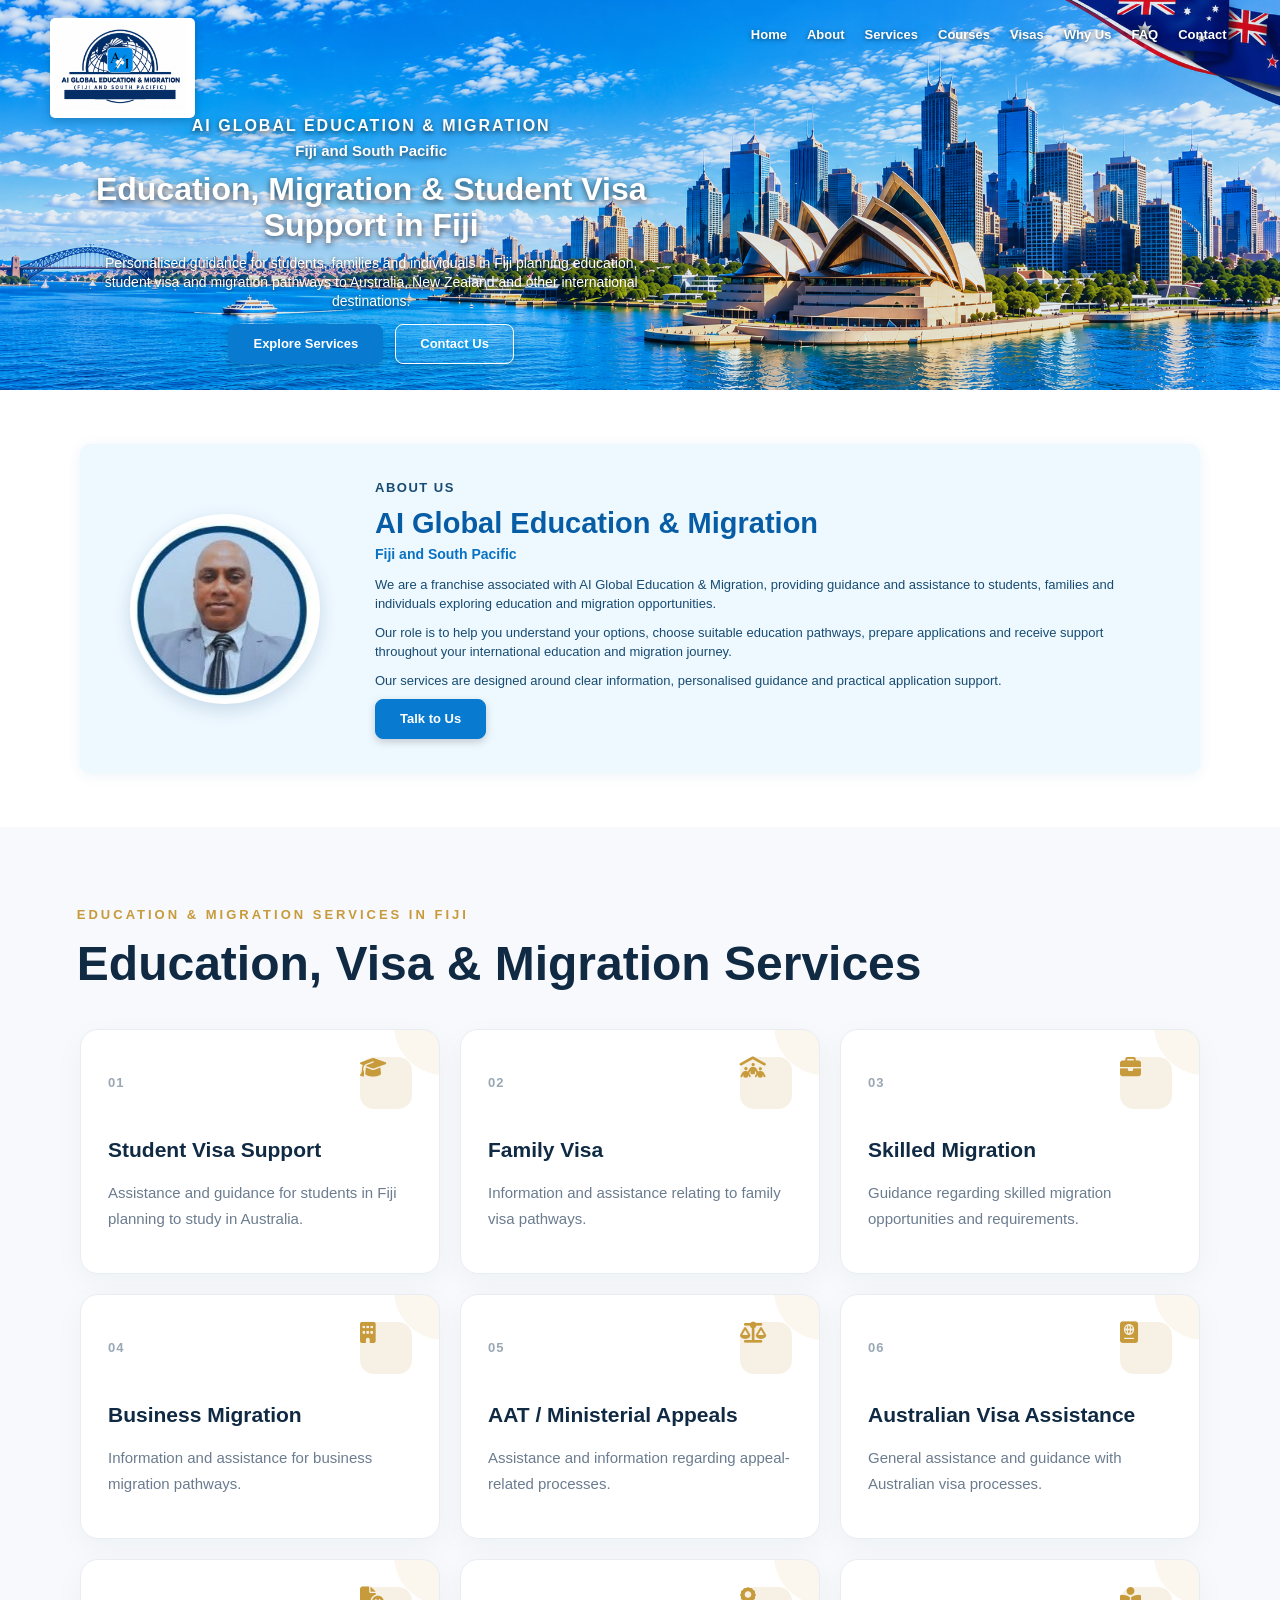
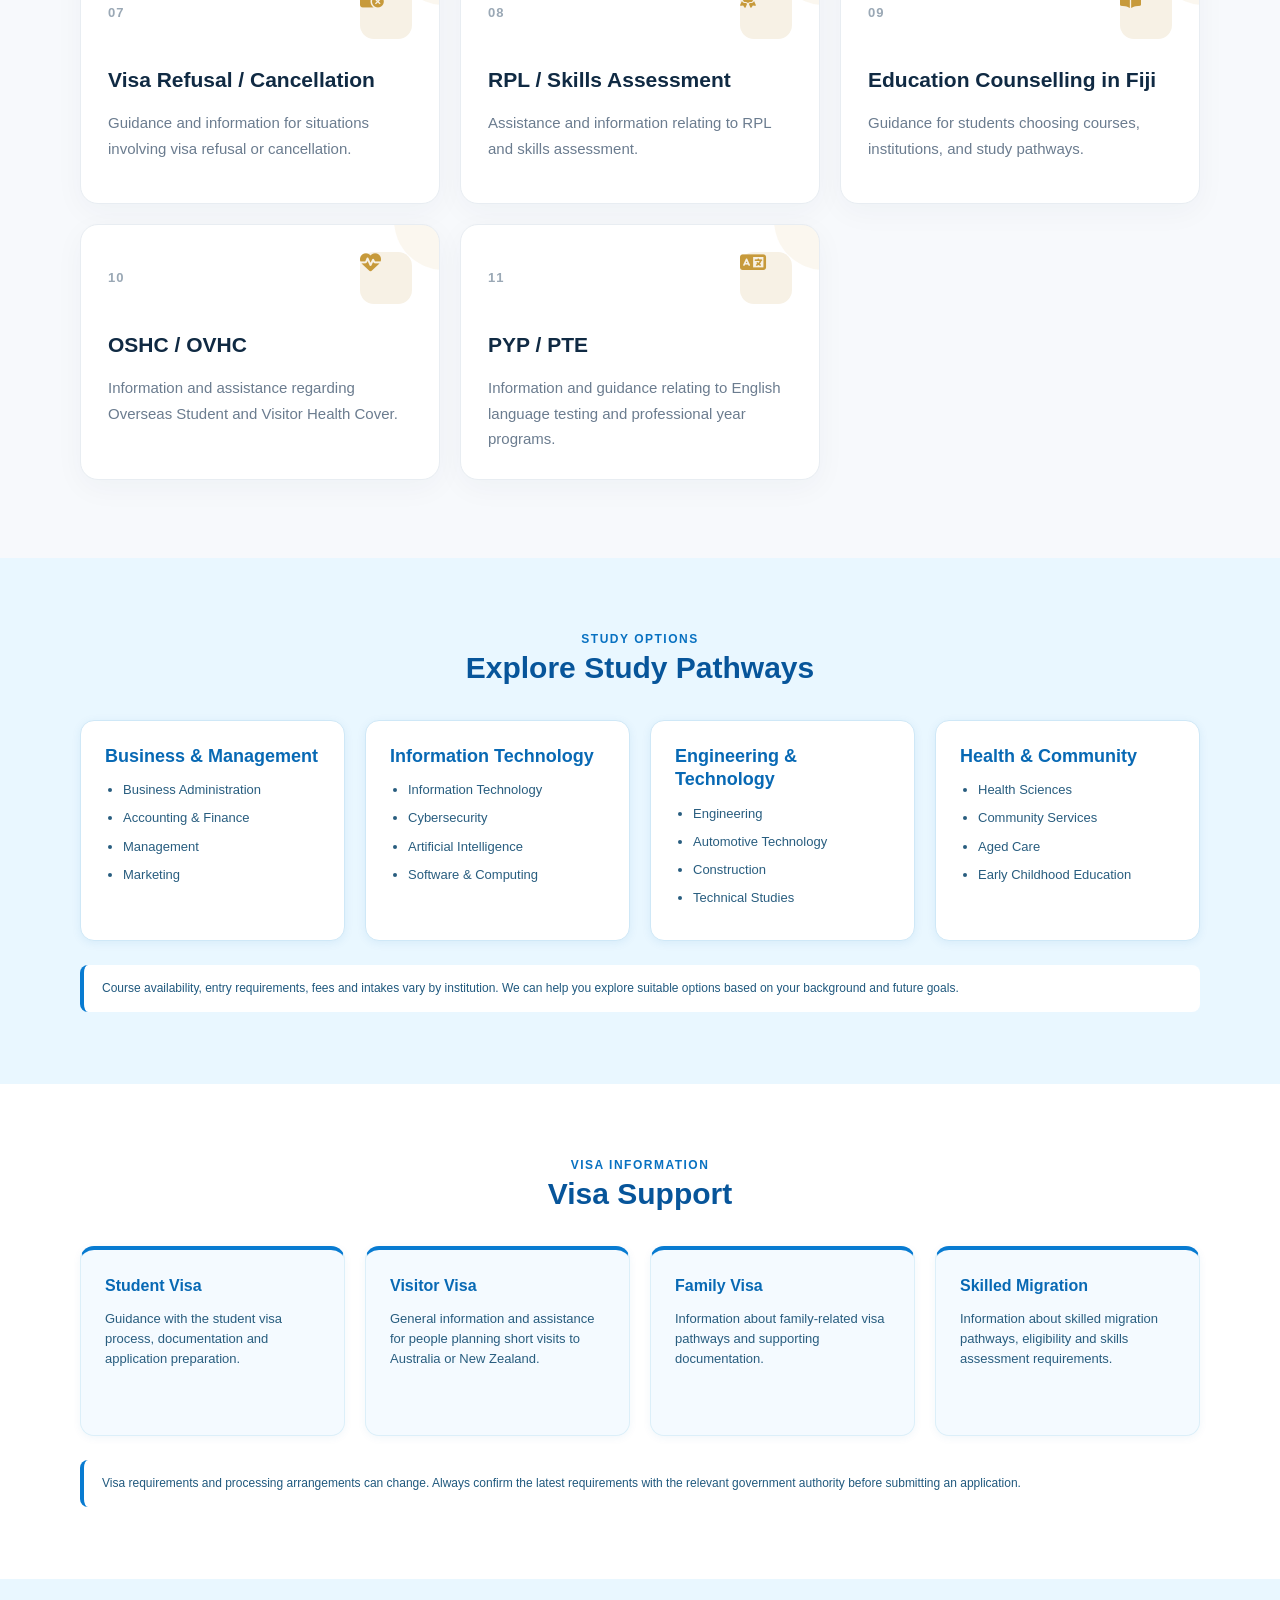
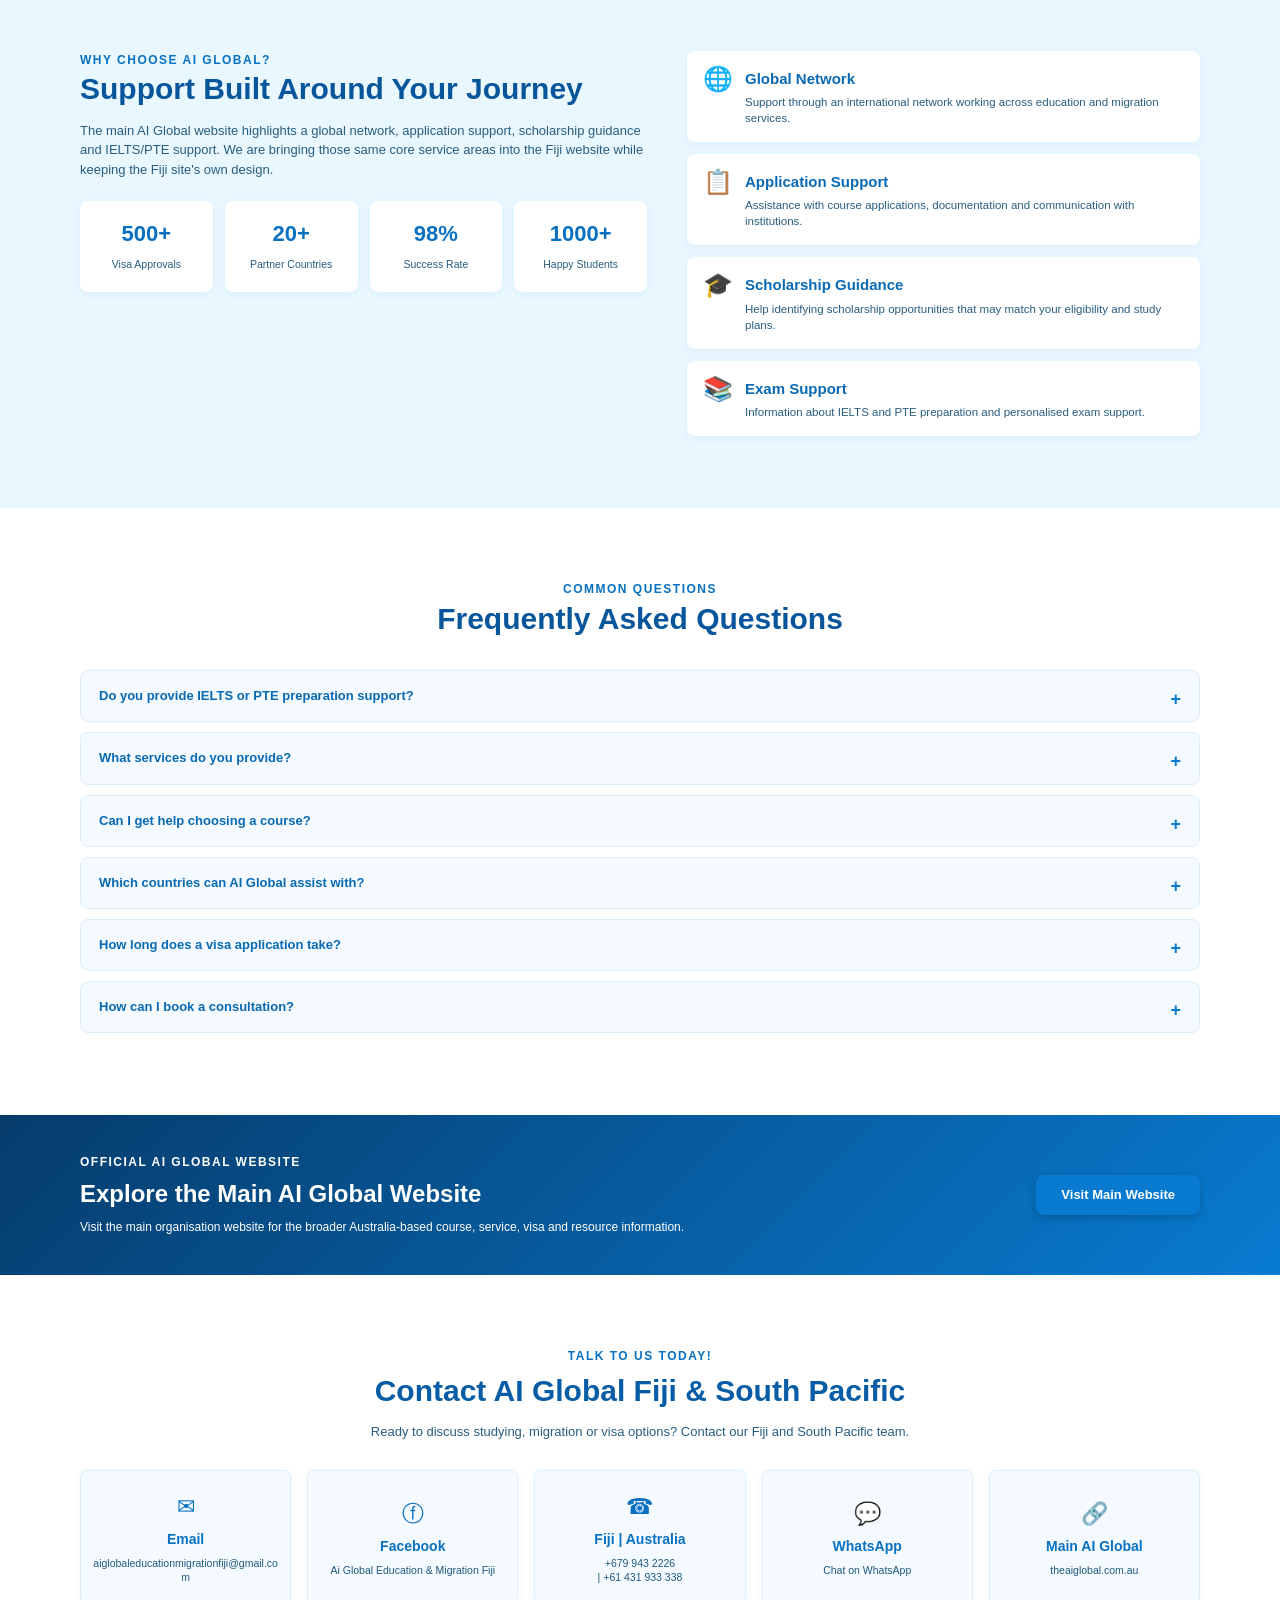
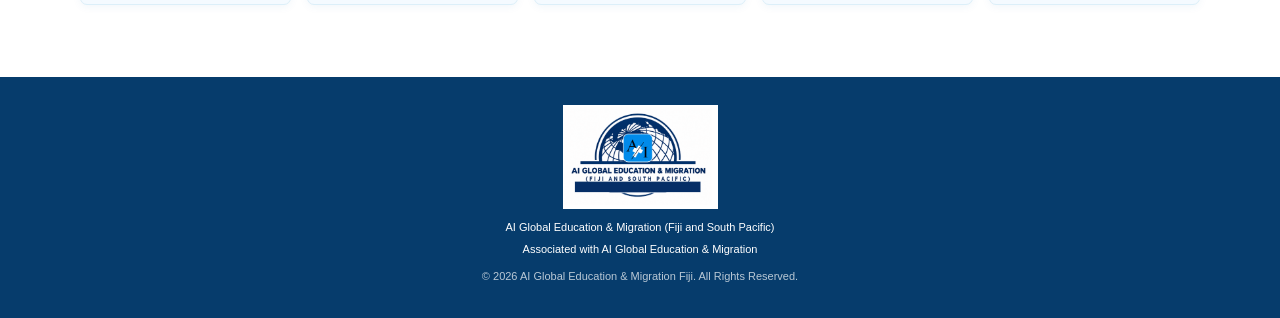
==== commit f701a62c: "Update index.html" ====
--- a/index.html
+++ b/index.html
@@ -2,6 +2,7 @@
 <html lang="en">
 <head>
     <meta charset="UTF-8">
+    <meta name="google-site-verification" content="Rd31rqMjAl2R4Sk08Q1zGa7CFCluUiDQGdOr3ZXDVtc">
     <meta name="viewport" content="width=device-width, initial-scale=1.0">
     <meta name="description" content="AI Global Education & Migration Fiji provides education counselling, student visa and migration support for people exploring study and migration pathways to Australia and New Zealand.">
     <meta name="robots" content="index, follow, max-image-preview:large">
@@ -665,4 +666,4 @@
 
 </body>
 </html>
->+
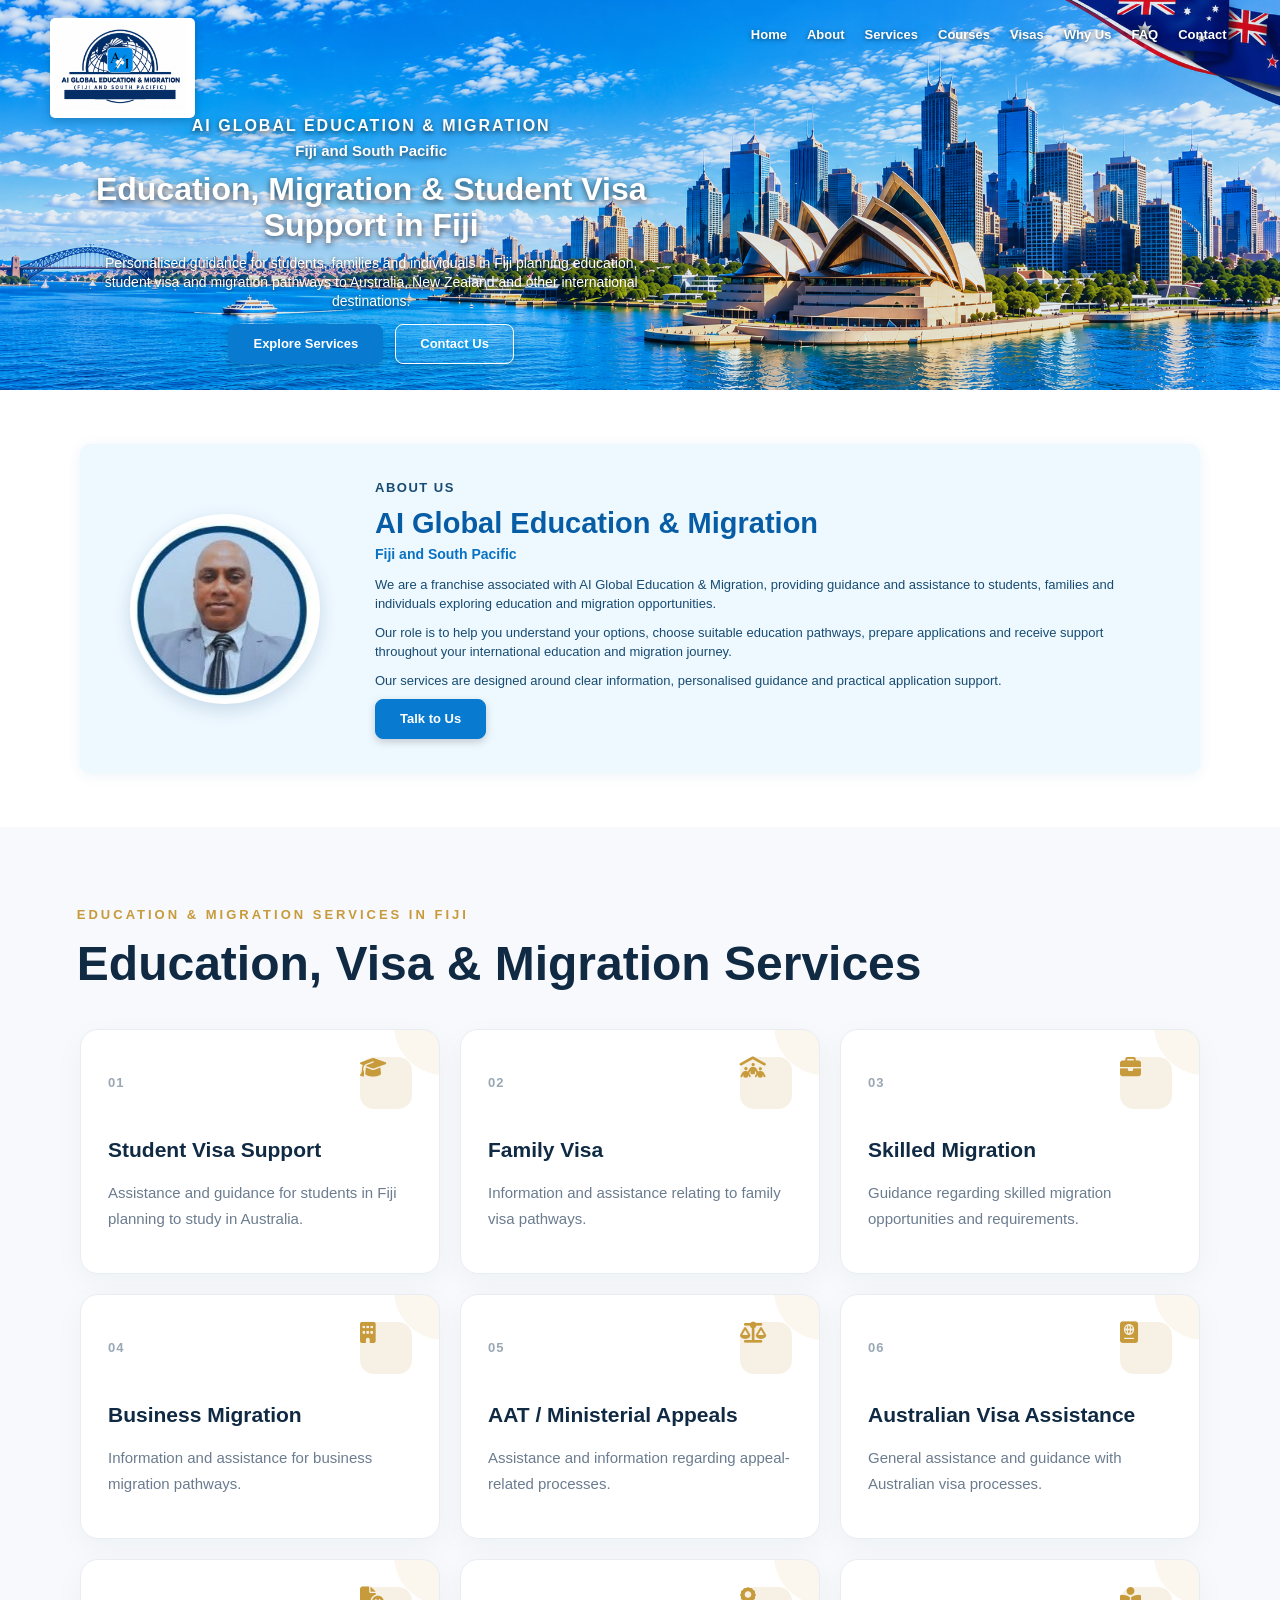
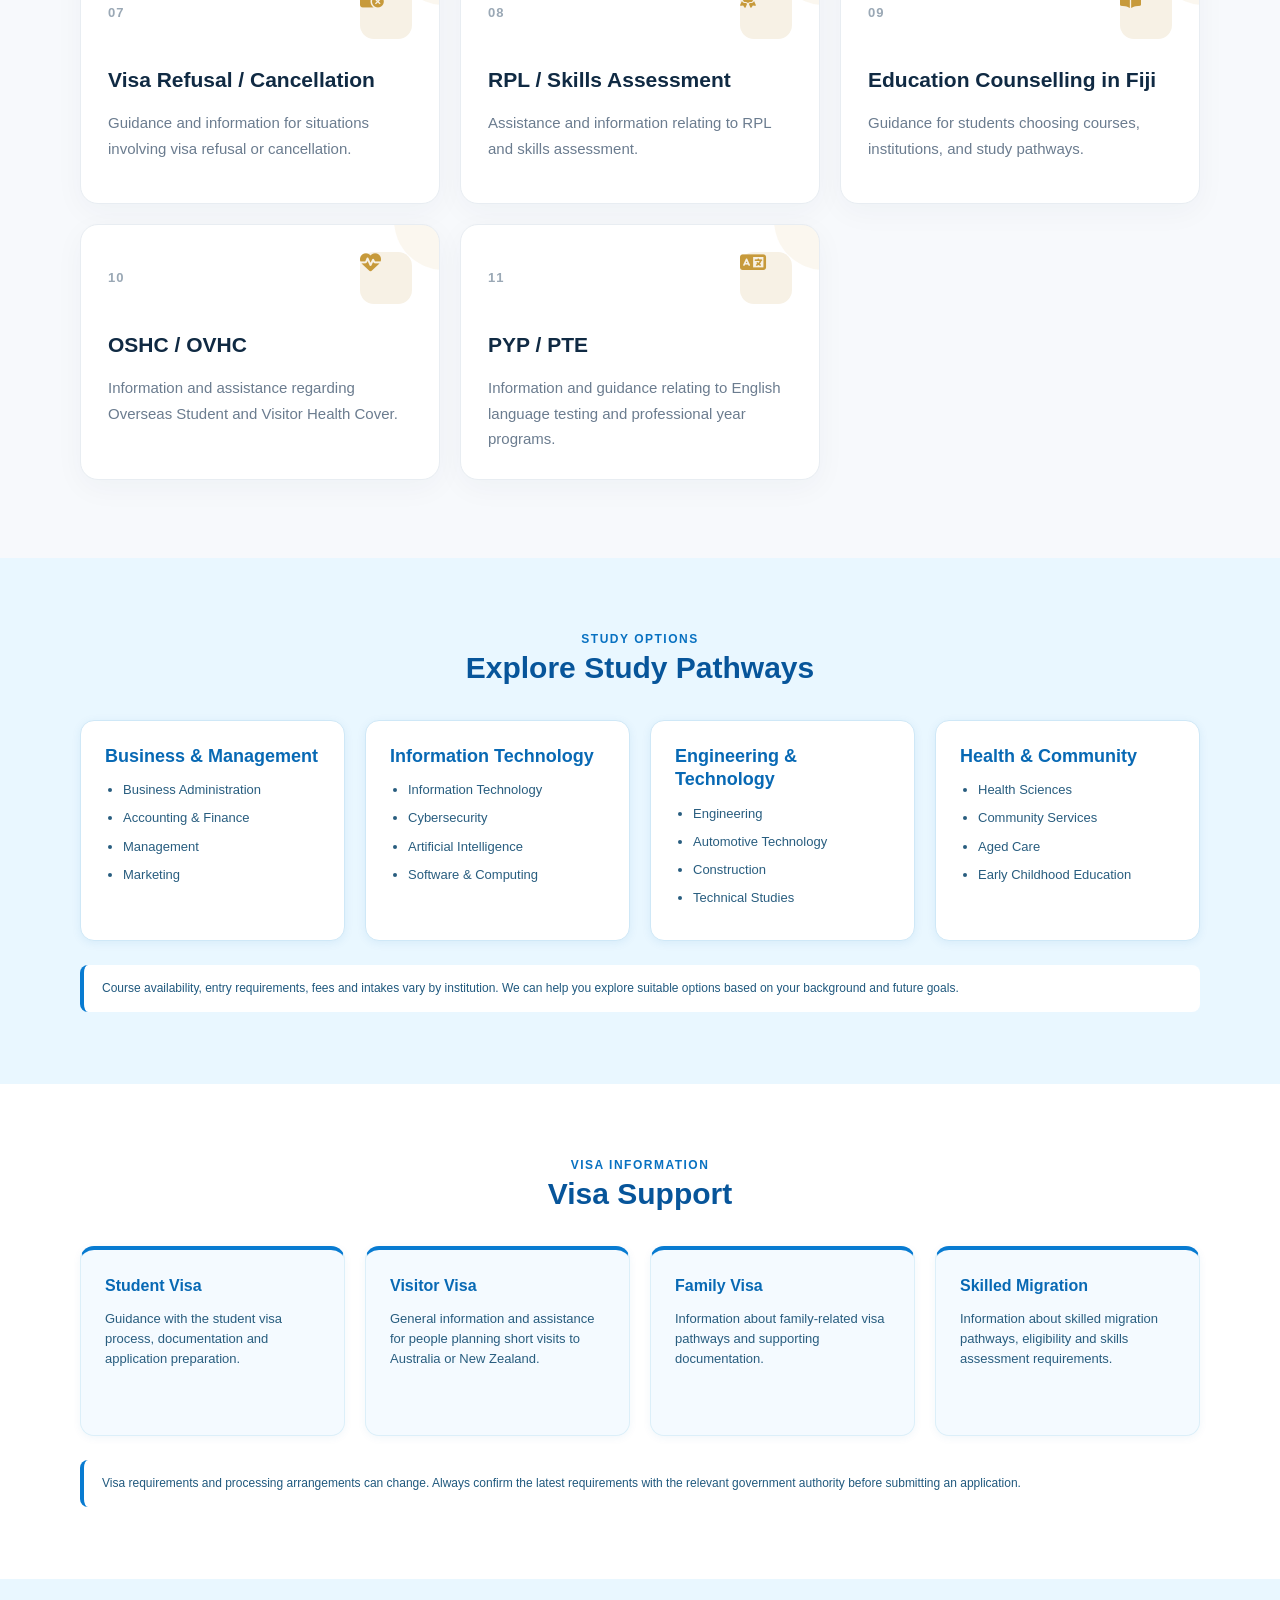
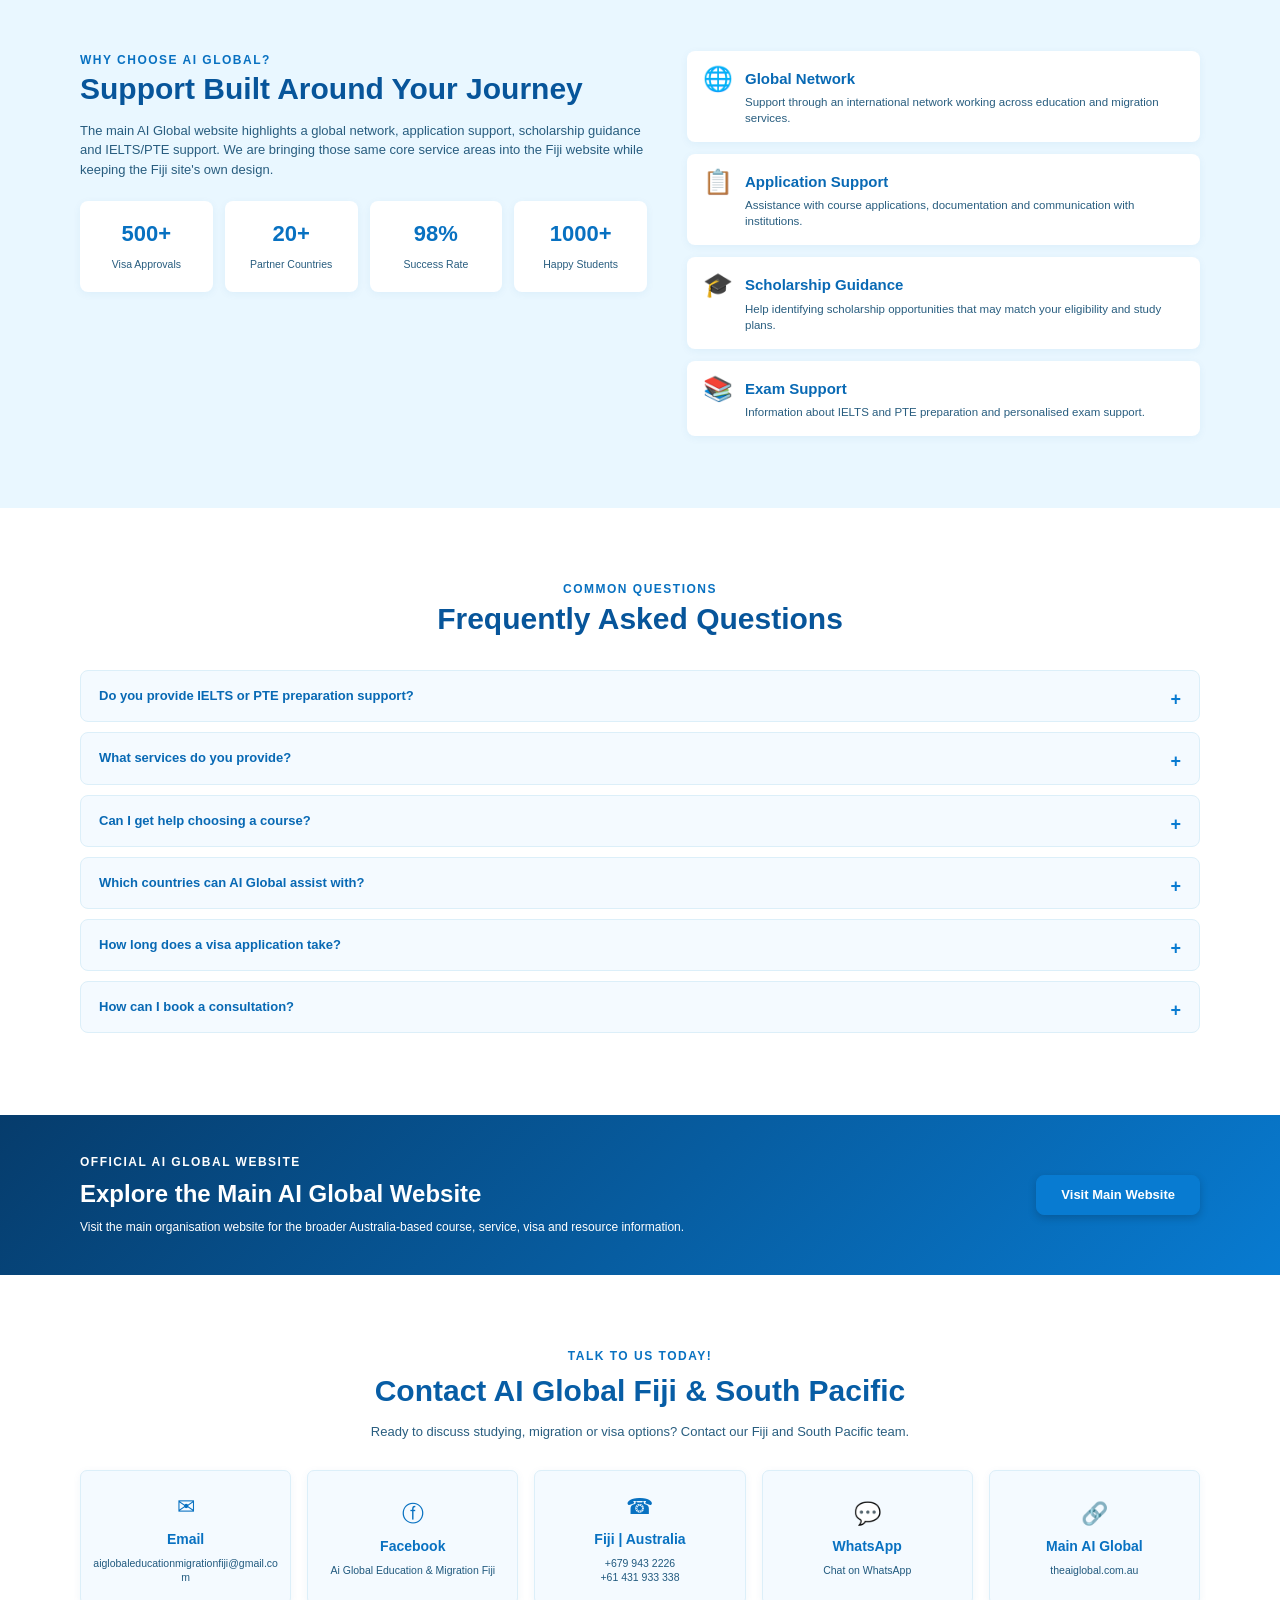
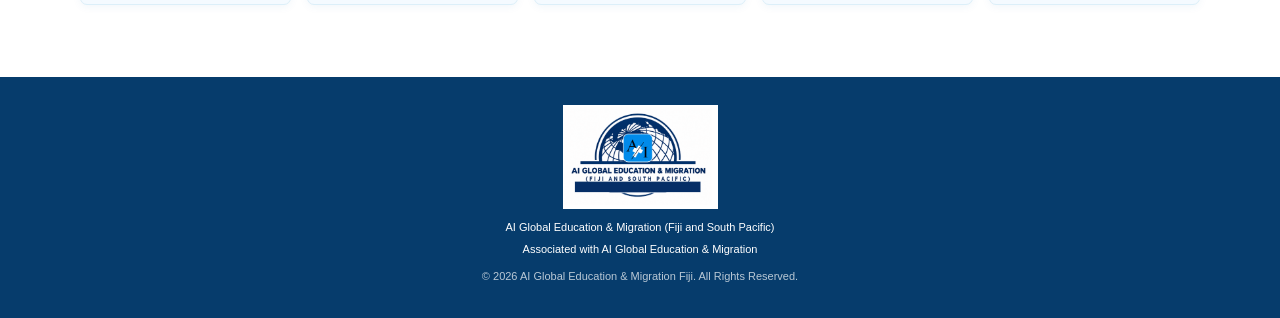
==== commit 93adc8e1: "Update index.html" ====
--- a/index.html
+++ b/index.html
@@ -1,669 +1,964 @@
 <!DOCTYPE html>
+
 <html lang="en">
 <head>
     <meta charset="UTF-8">
-    <meta name="google-site-verification" content="Rd31rqMjAl2R4Sk08Q1zGa7CFCluUiDQGdOr3ZXDVtc">
-    <meta name="viewport" content="width=device-width, initial-scale=1.0">
-    <meta name="description" content="AI Global Education & Migration Fiji provides education counselling, student visa and migration support for people exploring study and migration pathways to Australia and New Zealand.">
-    <meta name="robots" content="index, follow, max-image-preview:large">
-    <meta name="author" content="AI Global Education & Migration Fiji and South Pacific">
-    <meta name="theme-color" content="#ffffff">
-    <link rel="canonical" href="https://aiglobalmigrationfijiandsouthpacific-rajeevrahendrasingh-5457.vercel.app/">
-
-    <meta property="og:type" content="website">
-    <meta property="og:title" content="AI Global Education & Migration | Fiji & South Pacific">
-    <meta property="og:description" content="Education counselling, student visa and migration support from Fiji for pathways to Australia and New Zealand.">
-    <meta property="og:url" content="https://aiglobalmigrationfijiandsouthpacific-rajeevrahendrasingh-5457.vercel.app/">
-    <meta property="og:image" content="https://aiglobalmigrationfijiandsouthpacific-rajeevrahendrasingh-5457.vercel.app/images/banner.png">
-    <meta property="og:site_name" content="AI Global Education & Migration Fiji and South Pacific">
-
-    <meta name="twitter:card" content="summary_large_image">
-    <meta name="twitter:title" content="AI Global Education & Migration | Fiji & South Pacific">
-    <meta name="twitter:description" content="Education, student visa and migration support from Fiji for Australia and New Zealand pathways.">
-    <meta name="twitter:image" content="https://aiglobalmigrationfijiandsouthpacific-rajeevrahendrasingh-5457.vercel.app/images/banner.png">
-
-    <title>Education & Migration Support in Fiji | AI Global</title>
-    <link rel="stylesheet" href="style.css">
-    <link rel="stylesheet"
+<!-- Google Search Console Verification -->
+<meta name="google-site-verification" content="Rd31rqMjAl2R4Sk08Q1zGa7CFCluUiDQGdOr3ZXDVtc">
+
+<!-- Mobile / Responsive -->
+<meta name="viewport" content="width=device-width, initial-scale=1.0">
+
+<!-- SEO -->
+<title>AI Global Education & Migration | Fiji & South Pacific</title>
+
+<meta name="description" content="AI Global Education & Migration Fiji provides education counselling, student visa assistance and migration support for study and migration pathways to Australia and New Zealand.">
+
+<meta name="robots" content="index, follow, max-image-preview:large">
+
+<meta name="author" content="AI Global Education & Migration Fiji and South Pacific">
+
+<meta name="theme-color" content="#ffffff">
+
+<!-- Canonical URL -->
+<link rel="canonical" href="https://aiglobaleducationandmigration.com.fj/">
+
+<!-- Open Graph / Facebook -->
+<meta property="og:type" content="website">
+
+<meta property="og:title"
+      content="AI Global Education & Migration | Fiji & South Pacific">
+
+<meta property="og:description"
+      content="Education counselling, student visa assistance and migration support from Fiji for pathways to Australia and New Zealand.">
+
+<meta property="og:url"
+      content="https://aiglobaleducationandmigration.com.fj/">
+
+<meta property="og:image"
+      content="https://aiglobaleducationandmigration.com.fj/images/banner.png">
+
+<meta property="og:image:alt"
+      content="AI Global Education & Migration Fiji and South Pacific">
+
+<meta property="og:site_name"
+      content="AI Global Education & Migration Fiji and South Pacific">
+
+<!-- Twitter / X -->
+<meta name="twitter:card" content="summary_large_image">
+
+<meta name="twitter:title"
+      content="AI Global Education & Migration | Fiji & South Pacific">
+
+<meta name="twitter:description"
+      content="Education, student visa and migration support from Fiji for Australia and New Zealand pathways.">
+
+<meta name="twitter:image"
+      content="https://aiglobaleducationandmigration.com.fj/images/banner.png">
+
+<!-- Main Stylesheet -->
+<link rel="stylesheet" href="style.css">
+
+<!-- Font Awesome -->
+<link rel="stylesheet"
       href="https://cdnjs.cloudflare.com/ajax/libs/font-awesome/6.5.2/css/all.min.css">
 
-
-    <script type="application/ld+json">
+<!-- Organization Structured Data -->
+<script type="application/ld+json">
+{
+  "@context": "https://schema.org",
+  "@type": "Organization",
+  "name": "AI Global Education & Migration Fiji and South Pacific",
+  "alternateName": "AI Global Education & Migration Fiji",
+  "url": "https://aiglobaleducationandmigration.com.fj/",
+  "logo": "https://aiglobaleducationandmigration.com.fj/images/logo.png",
+  "image": "https://aiglobaleducationandmigration.com.fj/images/banner.png",
+  "description": "Education counselling, student visa assistance and migration support in Fiji for pathways to Australia and New Zealand.",
+  "email": "aiglobaleducationmigrationfiji@gmail.com",
+  "telephone": "+6799432226",
+  "areaServed": [
     {
-      "@context": "https://schema.org",
-      "@type": "Organization",
-      "name": "AI Global Education & Migration Fiji and South Pacific",
-      "alternateName": "AI Global Education & Migration Fiji",
-      "url": "https://aiglobalmigrationfijiandsouthpacific-rajeevrahendrasingh-5457.vercel.app/",
-      "logo": "https://aiglobalmigrationfijiandsouthpacific-rajeevrahendrasingh-5457.vercel.app/images/logo.png",
-      "image": "https://aiglobalmigrationfijiandsouthpacific-rajeevrahendrasingh-5457.vercel.app/images/banner.png",
-      "description": "Education counselling, student visa and migration support in Fiji for pathways to Australia and New Zealand.",
-      "email": "aiglobaleducationmigrationfiji@gmail.com",
-      "telephone": "+6799432226",
-      "areaServed": [
-        {"@type": "Country", "name": "Fiji"},
-        {"@type": "Place", "name": "South Pacific"},
-        {"@type": "Country", "name": "Australia"},
-        {"@type": "Country", "name": "New Zealand"}
-      ],
-      "sameAs": [
-        "https://www.facebook.com/share/1A1QpUP3Gv/",
-        "https://www.theaiglobal.com.au/"
-      ],
-      "contactPoint": {
-        "@type": "ContactPoint",
-        "telephone": "+6799432226",
-        "contactType": "customer service",
-        "areaServed": "FJ",
-        "availableLanguage": "English"
-      }
+      "@type": "Country",
+      "name": "Fiji"
+    },
+    {
+      "@type": "Place",
+      "name": "South Pacific"
+    },
+    {
+      "@type": "Country",
+      "name": "Australia"
+    },
+    {
+      "@type": "Country",
+      "name": "New Zealand"
     }
-    </script>
+  ],
+  "sameAs": [
+    "https://www.facebook.com/share/1A1QpUP3Gv/",
+    "https://www.theaiglobal.com.au/"
+  ],
+  "contactPoint": {
+    "@type": "ContactPoint",
+    "telephone": "+6799432226",
+    "contactType": "customer service",
+    "areaServed": "FJ",
+    "availableLanguage": "English"
+  }
+}
+</script>
+
 
 </head>
 
 <body>
 
 <header class="site-header">
-    <img src="images/banner.png" class="header-banner" alt="AI Global Education & Migration banner">
-
-    <div class="header-content">
-        <a href="#home" class="logo-container">
-            <img src="images/logo.png" class="header-logo" alt="AI Global Education and Migration">
+
+<img src="images/banner.png"
+     class="header-banner"
+     alt="AI Global Education & Migration banner">
+
+<div class="header-content">
+
+    <a href="#home" class="logo-container">
+        <img src="images/logo.png"
+             class="header-logo"
+             alt="AI Global Education and Migration">
+    </a>
+
+    <nav aria-label="Main navigation">
+        <a href="#home">Home</a>
+        <a href="#about">About</a>
+        <a href="#services">Services</a>
+        <a href="#courses">Courses</a>
+        <a href="#visas">Visas</a>
+        <a href="#why-us">Why Us</a>
+        <a href="#faq">FAQ</a>
+        <a href="#contact">Contact</a>
+    </nav>
+
+</div>
+
+<section id="home" class="hero">
+
+    <div class="hero-content">
+
+        <p class="company-name">
+            AI GLOBAL EDUCATION &amp; MIGRATION
+        </p>
+
+        <p class="region">
+            Fiji and South Pacific
+        </p>
+
+        <h1>
+            Education, Migration &amp; Student Visa Support in Fiji
+        </h1>
+
+        <p class="intro">
+            Personalised guidance for students, families and individuals in Fiji
+            planning education, student visa and migration pathways to Australia,
+            New Zealand and other international destinations.
+        </p>
+
+        <div class="hero-buttons">
+            <a href="#services" class="button">
+                Explore Services
+            </a>
+
+            <a href="#contact" class="button second">
+                Contact Us
+            </a>
+        </div>
+
+    </div>
+
+</section>
+
+
+</header>
+
+<main>
+
+<!-- ABOUT -->
+
+<section id="about" class="section delegate-section">
+
+
+<div class="delegate-container">
+
+    <div class="delegate-photo">
+
+        <div class="photo-frame">
+
+            <img src="images/delegate.jpg"
+                 alt="AI Global Fiji and South Pacific representative">
+
+        </div>
+
+    </div>
+
+
+    <div class="delegate-info">
+
+        <p class="heading-small">
+            ABOUT US
+        </p>
+
+        <h2>
+            AI Global Education &amp; Migration
+        </h2>
+
+        <p class="position">
+            Fiji and South Pacific
+        </p>
+
+        <p>
+            We are a franchise associated with AI Global Education &amp; Migration,
+            providing guidance and assistance to students, families and individuals
+            exploring education and migration opportunities.
+        </p>
+
+        <p>
+            Our role is to help you understand your options, choose suitable
+            education pathways, prepare applications and receive support throughout
+            your international education and migration journey.
+        </p>
+
+        <p>
+            Our services are designed around clear information, personalised
+            guidance and practical application support.
+        </p>
+
+        <a href="#contact" class="button">
+            Talk to Us
         </a>
 
-        <nav aria-label="Main navigation">
-            <a href="#home">Home</a>
-            <a href="#about">About</a>
-            <a href="#services">Services</a>
-            <a href="#courses">Courses</a>
-            <a href="#visas">Visas</a>
-            <a href="#why-us">Why Us</a>
-            <a href="#faq">FAQ</a>
-            <a href="#contact">Contact</a>
-        </nav>
-    </div>
-
-    <section id="home" class="hero">
-        <div class="hero-content">
-            <p class="company-name">AI GLOBAL EDUCATION &amp; MIGRATION</p>
-            <p class="region">Fiji and South Pacific</p>
-
-            <h1>Education, Migration &amp; Student Visa Support in Fiji</h1>
-
-            <p class="intro">
-                Personalised guidance for students, families and individuals in Fiji
-                planning education, student visa and migration pathways to Australia,
-                New Zealand and other international destinations.
-            </p>
-
-            <div class="hero-buttons">
-                <a href="#services" class="button">Explore Services</a>
-                <a href="#contact" class="button second">Contact Us</a>
+    </div>
+
+</div>
+
+
+</section>
+
+<!-- SERVICES -->
+
+<section id="services" class="section services">
+
+<p class="heading-small">
+    EDUCATION &amp; MIGRATION SERVICES IN FIJI
+</p>
+
+<h2>
+    Education, Visa &amp; Migration Services
+</h2>
+
+<div class="services-container">
+
+    <div class="service-card">
+        <div class="service-top">
+            <span class="service-number">01</span>
+            <i class="fa-solid fa-graduation-cap service-icon"></i>
+        </div>
+
+        <h3>Student Visa Support</h3>
+
+        <p>
+            Assistance and guidance for students in Fiji planning
+            to study in Australia.
+        </p>
+
+        <span class="service-arrow">↗</span>
+    </div>
+
+
+    <div class="service-card">
+        <div class="service-top">
+            <span class="service-number">02</span>
+            <i class="fa-solid fa-people-roof service-icon"></i>
+        </div>
+
+        <h3>Family Visa</h3>
+
+        <p>
+            Information and assistance relating to
+            family visa pathways.
+        </p>
+
+        <span class="service-arrow">↗</span>
+    </div>
+
+
+    <div class="service-card">
+        <div class="service-top">
+            <span class="service-number">03</span>
+            <i class="fa-solid fa-briefcase service-icon"></i>
+        </div>
+
+        <h3>Skilled Migration</h3>
+
+        <p>
+            Guidance regarding skilled migration
+            opportunities and requirements.
+        </p>
+
+        <span class="service-arrow">↗</span>
+    </div>
+
+
+    <div class="service-card">
+        <div class="service-top">
+            <span class="service-number">04</span>
+            <i class="fa-solid fa-building service-icon"></i>
+        </div>
+
+        <h3>Business Migration</h3>
+
+        <p>
+            Information and assistance for business
+            migration pathways.
+        </p>
+
+        <span class="service-arrow">↗</span>
+    </div>
+
+
+    <div class="service-card">
+        <div class="service-top">
+            <span class="service-number">05</span>
+            <i class="fa-solid fa-scale-balanced service-icon"></i>
+        </div>
+
+        <h3>AAT / Ministerial Appeals</h3>
+
+        <p>
+            Assistance and information regarding
+            appeal-related processes.
+        </p>
+
+        <span class="service-arrow">↗</span>
+    </div>
+
+
+    <div class="service-card">
+        <div class="service-top">
+            <span class="service-number">06</span>
+            <i class="fa-solid fa-passport service-icon"></i>
+        </div>
+
+        <h3>Australian Visa Assistance</h3>
+
+        <p>
+            General assistance and guidance with
+            Australian visa processes.
+        </p>
+
+        <span class="service-arrow">↗</span>
+    </div>
+
+
+    <div class="service-card">
+        <div class="service-top">
+            <span class="service-number">07</span>
+            <i class="fa-solid fa-file-circle-xmark service-icon"></i>
+        </div>
+
+        <h3>Visa Refusal / Cancellation</h3>
+
+        <p>
+            Guidance and information for situations
+            involving visa refusal or cancellation.
+        </p>
+
+        <span class="service-arrow">↗</span>
+    </div>
+
+
+    <div class="service-card">
+        <div class="service-top">
+            <span class="service-number">08</span>
+            <i class="fa-solid fa-award service-icon"></i>
+        </div>
+
+        <h3>RPL / Skills Assessment</h3>
+
+        <p>
+            Assistance and information relating to
+            RPL and skills assessment.
+        </p>
+
+        <span class="service-arrow">↗</span>
+    </div>
+
+
+    <div class="service-card">
+        <div class="service-top">
+            <span class="service-number">09</span>
+            <i class="fa-solid fa-book-open-reader service-icon"></i>
+        </div>
+
+        <h3>Education Counselling in Fiji</h3>
+
+        <p>
+            Guidance for students choosing courses,
+            institutions, and study pathways.
+        </p>
+
+        <span class="service-arrow">↗</span>
+    </div>
+
+
+    <div class="service-card">
+        <div class="service-top">
+            <span class="service-number">10</span>
+            <i class="fa-solid fa-heart-pulse service-icon"></i>
+        </div>
+
+        <h3>OSHC / OVHC</h3>
+
+        <p>
+            Information and assistance regarding
+            Overseas Student and Visitor Health Cover.
+        </p>
+
+        <span class="service-arrow">↗</span>
+    </div>
+
+
+    <div class="service-card">
+        <div class="service-top">
+            <span class="service-number">11</span>
+            <i class="fa-solid fa-language service-icon"></i>
+        </div>
+
+        <h3>PYP / PTE</h3>
+
+        <p>
+            Information and guidance relating to English
+            language testing and professional year programs.
+        </p>
+
+        <span class="service-arrow">↗</span>
+    </div>
+
+</div>
+
+</section>
+
+<!-- COURSES -->
+
+<section id="courses" class="section courses-section">
+
+<p class="heading-small">
+    STUDY OPTIONS
+</p>
+
+<h2>
+    Explore Study Pathways
+</h2>
+
+<div class="course-grid">
+
+    <div class="course-category">
+        <h3>Business &amp; Management</h3>
+
+        <ul>
+            <li>Business Administration</li>
+            <li>Accounting &amp; Finance</li>
+            <li>Management</li>
+            <li>Marketing</li>
+        </ul>
+    </div>
+
+
+    <div class="course-category">
+        <h3>Information Technology</h3>
+
+        <ul>
+            <li>Information Technology</li>
+            <li>Cybersecurity</li>
+            <li>Artificial Intelligence</li>
+            <li>Software &amp; Computing</li>
+        </ul>
+    </div>
+
+
+    <div class="course-category">
+        <h3>Engineering &amp; Technology</h3>
+
+        <ul>
+            <li>Engineering</li>
+            <li>Automotive Technology</li>
+            <li>Construction</li>
+            <li>Technical Studies</li>
+        </ul>
+    </div>
+
+
+    <div class="course-category">
+        <h3>Health &amp; Community</h3>
+
+        <ul>
+            <li>Health Sciences</li>
+            <li>Community Services</li>
+            <li>Aged Care</li>
+            <li>Early Childhood Education</li>
+        </ul>
+    </div>
+
+</div>
+
+<div class="info-note">
+    Course availability, entry requirements, fees and intakes vary by institution.
+    We can help you explore suitable options based on your background and future goals.
+</div>
+
+
+</section>
+
+<!-- VISAS -->
+
+<section id="visas" class="section visa-section">
+
+<p class="heading-small">
+    VISA INFORMATION
+</p>
+
+<h2>
+    Visa Support
+</h2>
+
+<div class="visa-grid">
+
+    <div class="visa-card">
+        <h3>Student Visa</h3>
+        <p>
+            Guidance with the student visa process, documentation and application preparation.
+        </p>
+    </div>
+
+
+    <div class="visa-card">
+        <h3>Visitor Visa</h3>
+        <p>
+            General information and assistance for people planning short visits to Australia or New Zealand.
+        </p>
+    </div>
+
+
+    <div class="visa-card">
+        <h3>Family Visa</h3>
+        <p>
+            Information about family-related visa pathways and supporting documentation.
+        </p>
+    </div>
+
+
+    <div class="visa-card">
+        <h3>Skilled Migration</h3>
+        <p>
+            Information about skilled migration pathways, eligibility and skills assessment requirements.
+        </p>
+    </div>
+
+</div>
+
+<div class="info-note">
+    Visa requirements and processing arrangements can change. Always confirm the latest
+    requirements with the relevant government authority before submitting an application.
+</div>
+
+</section>
+
+<!-- WHY US -->
+
+<section id="why-us" class="section why-section">
+
+
+<div class="why-container">
+
+    <div class="why-main">
+
+        <p class="heading-small">
+            WHY CHOOSE AI GLOBAL?
+        </p>
+
+        <h2>
+            Support Built Around Your Journey
+        </h2>
+
+        <p>
+            The main AI Global website highlights a global network, application support,
+            scholarship guidance and IELTS/PTE support. We are bringing those same core
+            service areas into the Fiji website while keeping the Fiji site's own design.
+        </p>
+
+        <div class="stats-grid">
+
+            <div class="stat-box">
+                <strong>500+</strong>
+                <span>Visa Approvals</span>
             </div>
-        </div>
-    </section>
-</header>
-
-
-<main>
-
-<!-- ABOUT -->
-<section id="about" class="section delegate-section">
-    <div class="delegate-container">
-        <div class="delegate-photo">
-            <div class="photo-frame">
-                <img src="images/delegate.jpg" alt="AI Global Fiji and South Pacific representative">
+
+            <div class="stat-box">
+                <strong>20+</strong>
+                <span>Partner Countries</span>
             </div>
-        </div>
-
-        <div class="delegate-info">
-            <p class="heading-small">ABOUT US</p>
-            <h2>AI Global Education &amp; Migration</h2>
-            <p class="position">Fiji and South Pacific</p>
-
-            <p>
-                We are a franchise associated with AI Global Education &amp; Migration,
-                providing guidance and assistance to students, families and individuals
-                exploring education and migration opportunities.
-            </p>
-
-            <p>
-                Our role is to help you understand your options, choose suitable
-                education pathways, prepare applications and receive support throughout
-                your international education and migration journey.
-            </p>
-
-            <p>
-                Our services are designed around clear information, personalised
-                guidance and practical application support.
-            </p>
-
-            <a href="#contact" class="button">Talk to Us</a>
-        </div>
-    </div>
+
+            <div class="stat-box">
+                <strong>98%</strong>
+                <span>Success Rate</span>
+            </div>
+
+            <div class="stat-box">
+                <strong>1000+</strong>
+                <span>Happy Students</span>
+            </div>
+
+        </div>
+
+    </div>
+
+
+    <div class="why-features">
+
+        <div class="feature-item">
+            <span>🌐</span>
+
+            <div>
+                <h3>Global Network</h3>
+
+                <p>
+                    Support through an international network working across
+                    education and migration services.
+                </p>
+            </div>
+        </div>
+
+
+        <div class="feature-item">
+            <span>📋</span>
+
+            <div>
+                <h3>Application Support</h3>
+
+                <p>
+                    Assistance with course applications, documentation
+                    and communication with institutions.
+                </p>
+            </div>
+        </div>
+
+
+        <div class="feature-item">
+            <span>🎓</span>
+
+            <div>
+                <h3>Scholarship Guidance</h3>
+
+                <p>
+                    Help identifying scholarship opportunities that may
+                    match your eligibility and study plans.
+                </p>
+            </div>
+        </div>
+
+
+        <div class="feature-item">
+            <span>📚</span>
+
+            <div>
+                <h3>Exam Support</h3>
+
+                <p>
+                    Information about IELTS and PTE preparation
+                    and personalised exam support.
+                </p>
+            </div>
+        </div>
+
+    </div>
+
+</div>
+
+
 </section>
 
-
-<!-- SERVICES -->
-<section id="services" class="section services">
-    <p class="heading-small">
-        EDUCATION &amp; MIGRATION SERVICES IN FIJI
-    </p>
-
-    <h2>Education, Visa &amp; Migration Services</h2>
-
-
-    <div class="services-container">
-
-        <!-- SERVICE 01 -->
-        <div class="service-card">
-            <div class="service-top">
-                <span class="service-number">01</span>
-                <i class="fa-solid fa-graduation-cap service-icon"></i>
-            </div>
-
-            <h3>Student Visa Support</h3>
-
-            <p>
-                Assistance and guidance for students in Fiji planning
-                to study in Australia.
-            </p>
-
-            <span class="service-arrow">↗</span>
-        </div>
-
-
-        <!-- SERVICE 02 -->
-        <div class="service-card">
-            <div class="service-top">
-                <span class="service-number">02</span>
-                <i class="fa-solid fa-people-roof service-icon"></i>
-            </div>
-
-            <h3>Family Visa</h3>
-
-            <p>
-                Information and assistance relating to
-                family visa pathways.
-            </p>
-
-            <span class="service-arrow">↗</span>
-        </div>
-
-
-        <!-- SERVICE 03 -->
-        <div class="service-card">
-            <div class="service-top">
-                <span class="service-number">03</span>
-                <i class="fa-solid fa-briefcase service-icon"></i>
-            </div>
-
-            <h3>Skilled Migration</h3>
-
-            <p>
-                Guidance regarding skilled migration
-                opportunities and requirements.
-            </p>
-
-            <span class="service-arrow">↗</span>
-        </div>
-
-
-        <!-- SERVICE 04 -->
-        <div class="service-card">
-            <div class="service-top">
-                <span class="service-number">04</span>
-                <i class="fa-solid fa-building service-icon"></i>
-            </div>
-
-            <h3>Business Migration</h3>
-
-            <p>
-                Information and assistance for business
-                migration pathways.
-            </p>
-
-            <span class="service-arrow">↗</span>
-        </div>
-
-
-        <!-- SERVICE 05 -->
-        <div class="service-card">
-            <div class="service-top">
-                <span class="service-number">05</span>
-                <i class="fa-solid fa-scale-balanced service-icon"></i>
-            </div>
-
-            <h3>AAT / Ministerial Appeals</h3>
-
-            <p>
-                Assistance and information regarding
-                appeal-related processes.
-            </p>
-
-            <span class="service-arrow">↗</span>
-        </div>
-
-
-        <!-- SERVICE 06 -->
-        <div class="service-card">
-            <div class="service-top">
-                <span class="service-number">06</span>
-                <i class="fa-solid fa-passport service-icon"></i>
-            </div>
-
-            <h3>Australian Visa Assistance</h3>
-
-            <p>
-                General assistance and guidance with
-                Australian visa processes.
-            </p>
-
-            <span class="service-arrow">↗</span>
-        </div>
-
-
-        <!-- SERVICE 07 -->
-        <div class="service-card">
-            <div class="service-top">
-                <span class="service-number">07</span>
-                <i class="fa-solid fa-file-circle-xmark service-icon"></i>
-            </div>
-
-            <h3>Visa Refusal / Cancellation</h3>
-
-            <p>
-                Guidance and information for situations
-                involving visa refusal or cancellation.
-            </p>
-
-            <span class="service-arrow">↗</span>
-        </div>
-
-
-        <!-- SERVICE 08 -->
-        <div class="service-card">
-            <div class="service-top">
-                <span class="service-number">08</span>
-                <i class="fa-solid fa-award service-icon"></i>
-            </div>
-
-            <h3>RPL / Skills Assessment</h3>
-
-            <p>
-                Assistance and information relating to
-                RPL and skills assessment.
-            </p>
-
-            <span class="service-arrow">↗</span>
-        </div>
-
-
-        <!-- SERVICE 09 -->
-        <div class="service-card">
-            <div class="service-top">
-                <span class="service-number">09</span>
-                <i class="fa-solid fa-book-open-reader service-icon"></i>
-            </div>
-
-            <h3>Education Counselling in Fiji</h3>
-
-            <p>
-                Guidance for students choosing courses,
-                institutions, and study pathways.
-            </p>
-
-            <span class="service-arrow">↗</span>
-        </div>
-
-
-        <!-- SERVICE 10 -->
-        <div class="service-card">
-            <div class="service-top">
-                <span class="service-number">10</span>
-                <i class="fa-solid fa-heart-pulse service-icon"></i>
-            </div>
-
-            <h3>OSHC / OVHC</h3>
-
-            <p>
-                Information and assistance regarding
-                Overseas Student and Visitor Health Cover.
-            </p>
-
-            <span class="service-arrow">↗</span>
-        </div>
-
-
-        <!-- SERVICE 11 -->
-        <div class="service-card">
-            <div class="service-top">
-                <span class="service-number">11</span>
-                <i class="fa-solid fa-language service-icon"></i>
-            </div>
-
-            <h3>PYP / PTE</h3>
-
-            <p>
-                Information and guidance relating to English
-                language testing and professional year programs.
-            </p>
-
-            <span class="service-arrow">↗</span>
-        </div>
-
-    </div>
+<!-- FAQ -->
+
+<section id="faq" class="section faq-section">
+
+
+<p class="heading-small">
+    COMMON QUESTIONS
+</p>
+
+<h2>
+    Frequently Asked Questions
+</h2>
+
+<div class="faq-container">
+
+    <details>
+        <summary>
+            Do you provide IELTS or PTE preparation support?
+        </summary>
+
+        <p>
+            Yes. AI Global currently lists IELTS and PTE preparation support,
+            including practice and guidance designed around a student's target score.
+        </p>
+    </details>
+
+
+    <details>
+        <summary>
+            What services do you provide?
+        </summary>
+
+        <p>
+            Services include education counselling, student accommodation support,
+            skills assessment information, scholarships, health insurance assistance,
+            career counselling, document assistance and student visa services.
+        </p>
+    </details>
+
+
+    <details>
+        <summary>
+            Can I get help choosing a course?
+        </summary>
+
+        <p>
+            Yes. We can discuss your interests, previous studies and future goals
+            before you choose a course or institution.
+        </p>
+    </details>
+
+
+    <details>
+        <summary>
+            Which countries can AI Global assist with?
+        </summary>
+
+        <p>
+            The main AI Global website states that its network supports applications
+            across 20+ countries, including Australia, New Zealand, USA, UK, Canada,
+            Germany, Ireland and Singapore.
+        </p>
+    </details>
+
+
+    <details>
+        <summary>
+            How long does a visa application take?
+        </summary>
+
+        <p>
+            Processing time varies by country, visa type and individual circumstances.
+            Current processing guidance should be checked before applying.
+        </p>
+    </details>
+
+
+    <details>
+        <summary>
+            How can I book a consultation?
+        </summary>
+
+        <p>
+            Contact the Fiji and South Pacific team by phone, email or through
+            the contact details below to discuss your requirements.
+        </p>
+    </details>
+
+</div>
+
 
 </section>
 
-
-<!-- COURSES -->
-<section id="courses" class="section courses-section">
-    <p class="heading-small">STUDY OPTIONS</p>
-    <h2>Explore Study Pathways</h2>
-
-    <div class="course-grid">
-        <div class="course-category">
-            <h3>Business &amp; Management</h3>
-            <ul>
-                <li>Business Administration</li>
-                <li>Accounting &amp; Finance</li>
-                <li>Management</li>
-                <li>Marketing</li>
-            </ul>
-        </div>
-
-        <div class="course-category">
-            <h3>Information Technology</h3>
-            <ul>
-                <li>Information Technology</li>
-                <li>Cybersecurity</li>
-                <li>Artificial Intelligence</li>
-                <li>Software &amp; Computing</li>
-            </ul>
-        </div>
-
-        <div class="course-category">
-            <h3>Engineering &amp; Technology</h3>
-            <ul>
-                <li>Engineering</li>
-                <li>Automotive Technology</li>
-                <li>Construction</li>
-                <li>Technical Studies</li>
-            </ul>
-        </div>
-
-        <div class="course-category">
-            <h3>Health &amp; Community</h3>
-            <ul>
-                <li>Health Sciences</li>
-                <li>Community Services</li>
-                <li>Aged Care</li>
-                <li>Early Childhood Education</li>
-            </ul>
-        </div>
-    </div>
-
-    <div class="info-note">
-        Course availability, entry requirements, fees and intakes vary by institution.
-        We can help you explore suitable options based on your background and future goals.
-    </div>
+<!-- OFFICIAL WEBSITE -->
+
+<section class="official-section">
+
+
+<div class="official-container">
+
+    <div>
+
+        <p class="heading-small">
+            OFFICIAL AI GLOBAL WEBSITE
+        </p>
+
+        <h2>
+            Explore the Main AI Global Website
+        </h2>
+
+        <p>
+            Visit the main organisation website for the broader Australia-based
+            course, service, visa and resource information.
+        </p>
+
+    </div>
+
+    <a href="https://www.theaiglobal.com.au/"
+       target="_blank"
+       rel="noopener noreferrer"
+       class="button">
+
+        Visit Main Website
+
+    </a>
+
+</div>
+
 </section>
 
-
-<!-- VISAS -->
-<section id="visas" class="section visa-section">
-    <p class="heading-small">VISA INFORMATION</p>
-    <h2>Visa Support</h2>
-
-    <div class="visa-grid">
-        <div class="visa-card">
-            <h3>Student Visa</h3>
-            <p>Guidance with the student visa process, documentation and application preparation.</p>
-        </div>
-
-        <div class="visa-card">
-            <h3>Visitor Visa</h3>
-            <p>General information and assistance for people planning short visits to Australia or New Zealand.</p>
-        </div>
-
-        <div class="visa-card">
-            <h3>Family Visa</h3>
-            <p>Information about family-related visa pathways and supporting documentation.</p>
-        </div>
-
-        <div class="visa-card">
-            <h3>Skilled Migration</h3>
-            <p>Information about skilled migration pathways, eligibility and skills assessment requirements.</p>
-        </div>
-    </div>
-
-    <div class="info-note">
-        Visa requirements and processing arrangements can change. Always confirm the latest
-        requirements with the relevant government authority before submitting an application.
-    </div>
+<!-- CONTACT -->
+
+<section id="contact" class="contact-section">
+
+
+<p class="heading-small">
+    TALK TO US TODAY!
+</p>
+
+<h2>
+    Contact AI Global Fiji &amp; South Pacific
+</h2>
+
+<p class="contact-intro">
+    Ready to discuss studying, migration or visa options?
+    Contact our Fiji and South Pacific team.
+</p>
+
+
+<div class="contact-container">
+
+    <div class="contact-box">
+
+        <div class="contact-icon">
+            ✉
+        </div>
+
+        <h3>Email</h3>
+
+        <a href="mailto:aiglobaleducationmigrationfiji@gmail.com">
+            aiglobaleducationmigrationfiji@gmail.com
+        </a>
+
+    </div>
+
+
+    <div class="contact-box">
+
+        <div class="facebook-icon">
+            ⓕ
+        </div>
+
+        <h3>Facebook</h3>
+
+        <a href="https://www.facebook.com/share/1A1QpUP3Gv/"
+           target="_blank"
+           rel="noopener noreferrer">
+
+            Ai Global Education &amp; Migration Fiji
+
+        </a>
+
+    </div>
+
+
+    <div class="contact-box">
+
+        <div class="contact-icon">
+            ☎
+        </div>
+
+        <h3>
+            Fiji | Australia
+        </h3>
+
+        <a href="tel:+6799432226">
+            +679 943 2226
+        </a>
+
+        <a href="tel:+61431933338">
+            +61 431 933 338
+        </a>
+
+    </div>
+
+
+    <div class="contact-box">
+
+        <div class="contact-icon">
+            💬
+        </div>
+
+        <h3>
+            WhatsApp
+        </h3>
+
+        <a href="https://wa.me/61431933338"
+           target="_blank"
+           rel="noopener noreferrer">
+
+            Chat on WhatsApp
+
+        </a>
+
+    </div>
+
+
+    <div class="contact-box">
+
+        <div class="contact-icon">
+            🔗
+        </div>
+
+        <h3>
+            Main AI Global
+        </h3>
+
+        <a href="https://www.theaiglobal.com.au/"
+           target="_blank"
+           rel="noopener noreferrer">
+
+            theaiglobal.com.au
+
+        </a>
+
+    </div>
+
+</div>
+
+
 </section>
 
-
-<!-- WHY US -->
-<section id="why-us" class="section why-section">
-    <div class="why-container">
-
-        <div class="why-main">
-            <p class="heading-small">WHY CHOOSE AI GLOBAL?</p>
-            <h2>Support Built Around Your Journey</h2>
-
-            <p>
-                The main AI Global website highlights a global network, application support,
-                scholarship guidance and IELTS/PTE support. We are bringing those same core
-                service areas into the Fiji website while keeping the Fiji site's own design.
-            </p>
-
-            <div class="stats-grid">
-                <div class="stat-box">
-                    <strong>500+</strong>
-                    <span>Visa Approvals</span>
-                </div>
-                <div class="stat-box">
-                    <strong>20+</strong>
-                    <span>Partner Countries</span>
-                </div>
-                <div class="stat-box">
-                    <strong>98%</strong>
-                    <span>Success Rate</span>
-                </div>
-                <div class="stat-box">
-                    <strong>1000+</strong>
-                    <span>Happy Students</span>
-                </div>
-            </div>
-        </div>
-
-        <div class="why-features">
-            <div class="feature-item">
-                <span>🌐</span>
-                <div>
-                    <h3>Global Network</h3>
-                    <p>Support through an international network working across education and migration services.</p>
-                </div>
-            </div>
-
-            <div class="feature-item">
-                <span>📋</span>
-                <div>
-                    <h3>Application Support</h3>
-                    <p>Assistance with course applications, documentation and communication with institutions.</p>
-                </div>
-            </div>
-
-            <div class="feature-item">
-                <span>🎓</span>
-                <div>
-                    <h3>Scholarship Guidance</h3>
-                    <p>Help identifying scholarship opportunities that may match your eligibility and study plans.</p>
-                </div>
-            </div>
-
-            <div class="feature-item">
-                <span>📚</span>
-                <div>
-                    <h3>Exam Support</h3>
-                    <p>Information about IELTS and PTE preparation and personalised exam support.</p>
-                </div>
-            </div>
-        </div>
-
-    </div>
-</section>
-
-
-<!-- FAQ -->
-<section id="faq" class="section faq-section">
-    <p class="heading-small">COMMON QUESTIONS</p>
-    <h2>Frequently Asked Questions</h2>
-
-    <div class="faq-container">
-
-        <details>
-            <summary>Do you provide IELTS or PTE preparation support?</summary>
-            <p>
-                Yes. AI Global currently lists IELTS and PTE preparation support,
-                including practice and guidance designed around a student's target score.
-            </p>
-        </details>
-
-        <details>
-            <summary>What services do you provide?</summary>
-            <p>
-                Services include education counselling, student accommodation support,
-                skills assessment information, scholarships, health insurance assistance,
-                career counselling, document assistance and student visa services.
-            </p>
-        </details>
-
-        <details>
-            <summary>Can I get help choosing a course?</summary>
-            <p>
-                Yes. We can discuss your interests, previous studies and future goals
-                before you choose a course or institution.
-            </p>
-        </details>
-
-        <details>
-            <summary>Which countries can AI Global assist with?</summary>
-            <p>
-                The main AI Global website states that its network supports applications
-                across 20+ countries, including Australia, New Zealand, USA, UK, Canada,
-                Germany, Ireland and Singapore.
-            </p>
-        </details>
-
-        <details>
-            <summary>How long does a visa application take?</summary>
-            <p>
-                Processing time varies by country, visa type and individual circumstances.
-                Current processing guidance should be checked before applying.
-            </p>
-        </details>
-
-        <details>
-            <summary>How can I book a consultation?</summary>
-            <p>
-                Contact the Fiji and South Pacific team by phone, email or through
-                the contact details below to discuss your requirements.
-            </p>
-        </details>
-
-    </div>
-</section>
-
-
-<!-- OFFICIAL WEBSITE -->
-<section class="official-section">
-    <div class="official-container">
-        <div>
-            <p class="heading-small">OFFICIAL AI GLOBAL WEBSITE</p>
-            <h2>Explore the Main AI Global Website</h2>
-            <p>
-                Visit the main organisation website for the broader Australia-based
-                course, service, visa and resource information.
-            </p>
-        </div>
-        <a href="https://www.theaiglobal.com.au/" target="_blank" rel="noopener noreferrer" class="button">
-            Visit Main Website
-        </a>
-    </div>
-</section>
-
-
-<!-- CONTACT -->
-<section id="contact" class="contact-section">
-    <p class="heading-small">TALK TO US TODAY!</p>
-    <h2>Contact AI Global Fiji &amp; South Pacific</h2>
-
-    <p class="contact-intro">
-        Ready to discuss studying, migration or visa options?
-        Contact our Fiji and South Pacific team.
-    </p>
-
-    <div class="contact-container">
-
-        <div class="contact-box">
-            <div class="contact-icon">✉</div>
-            <h3>Email</h3>
-            <a href="mailto:aiglobaleducationmigrationfiji@gmail.com">
-                aiglobaleducationmigrationfiji@gmail.com
-            </a>
-        </div>
-
-      <div class="contact-box">
-            <div class="facebook-icon">ⓕ</div>
-            <h3>Facebook</h3>
-            <a href="https://www.facebook.com/share/1A1QpUP3Gv/" target="_blank" rel="noopener noreferrer">
-                Ai Global Education & Migration Fiji
-            </a>
-        </div>
-
-
-        <div class="contact-box">
-            <div class="contact-icon">☎</div>
-            <h3>Fiji | Australia</h3>
-            <a href="tel:+6799432226">+679 943 2226</a>
-            <a href="tel:+61431933338">| +61 431 933 338</a>
-
-        </div>
-    
-            <div class="contact-box">
-            <div class="contact-icon">💬</div>
-            <h3>WhatsApp</h3>
-            <a href="https://wa.me/61431933338" target="_blank" rel="noopener noreferrer">
-                Chat on WhatsApp
-            </a>
-        </div>
-
-        <div class="contact-box">
-            <div class="contact-icon">🔗</div>
-            <h3>Main AI Global</h3>
-            <a href="https://www.theaiglobal.com.au/" target="_blank" rel="noopener noreferrer">
-                theaiglobal.com.au
-            </a>
-        </div>
-
-    </div>
-</section>
-
 </main>
 
-
 <footer>
-    <img src="images/logo.png" class="footer-logo" alt="AI Global Education & Migration">
-
-    <p>AI Global Education &amp; Migration (Fiji and South Pacific)</p>
-    <p>Associated with AI Global Education &amp; Migration</p>
-    <p class="footer-copy">© 2026 AI Global Education &amp; Migration Fiji. All Rights Reserved.</p>
+
+<img src="images/logo.png"
+     class="footer-logo"
+     alt="AI Global Education & Migration">
+
+<p>
+    AI Global Education &amp; Migration (Fiji and South Pacific)
+</p>
+
+<p>
+    Associated with AI Global Education &amp; Migration
+</p>
+
+<p class="footer-copy">
+    © 2026 AI Global Education &amp; Migration Fiji. All Rights Reserved.
+</p>
+
+
 </footer>
 
 </body>
 </html>
-
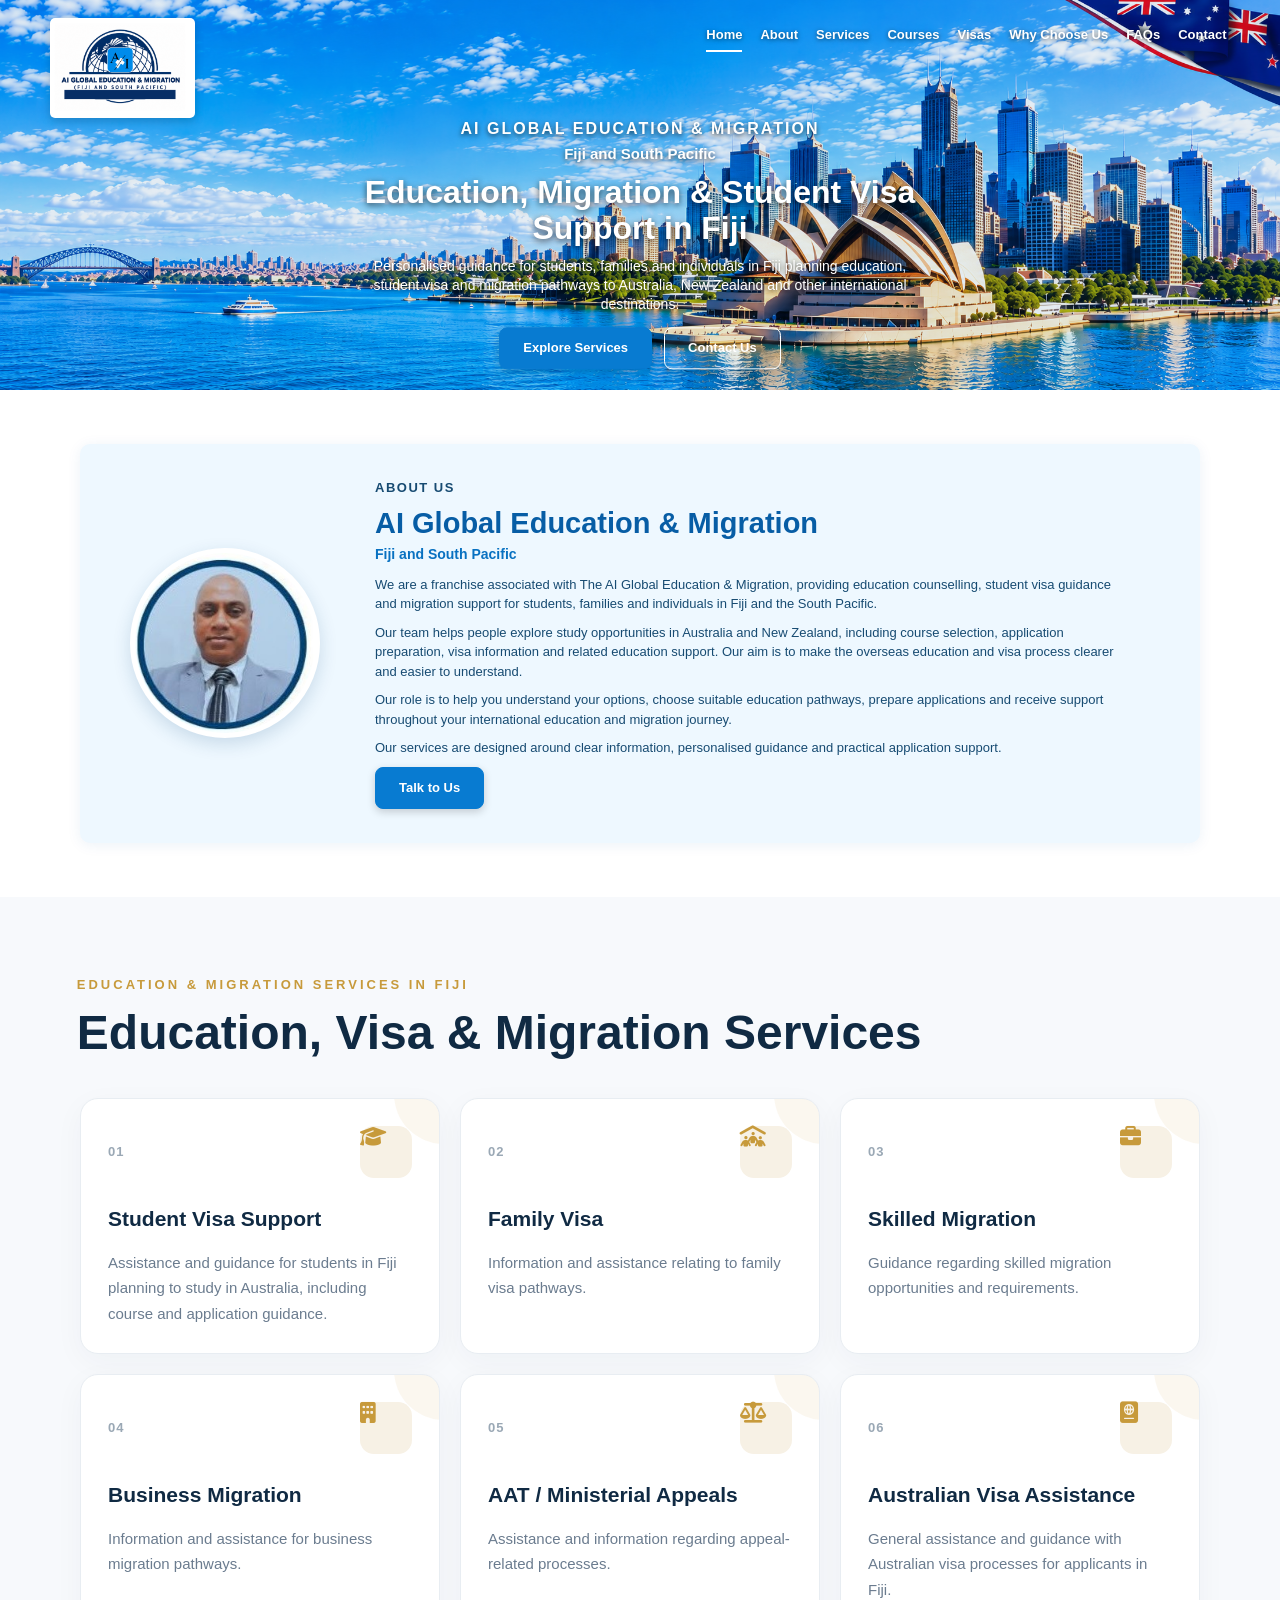
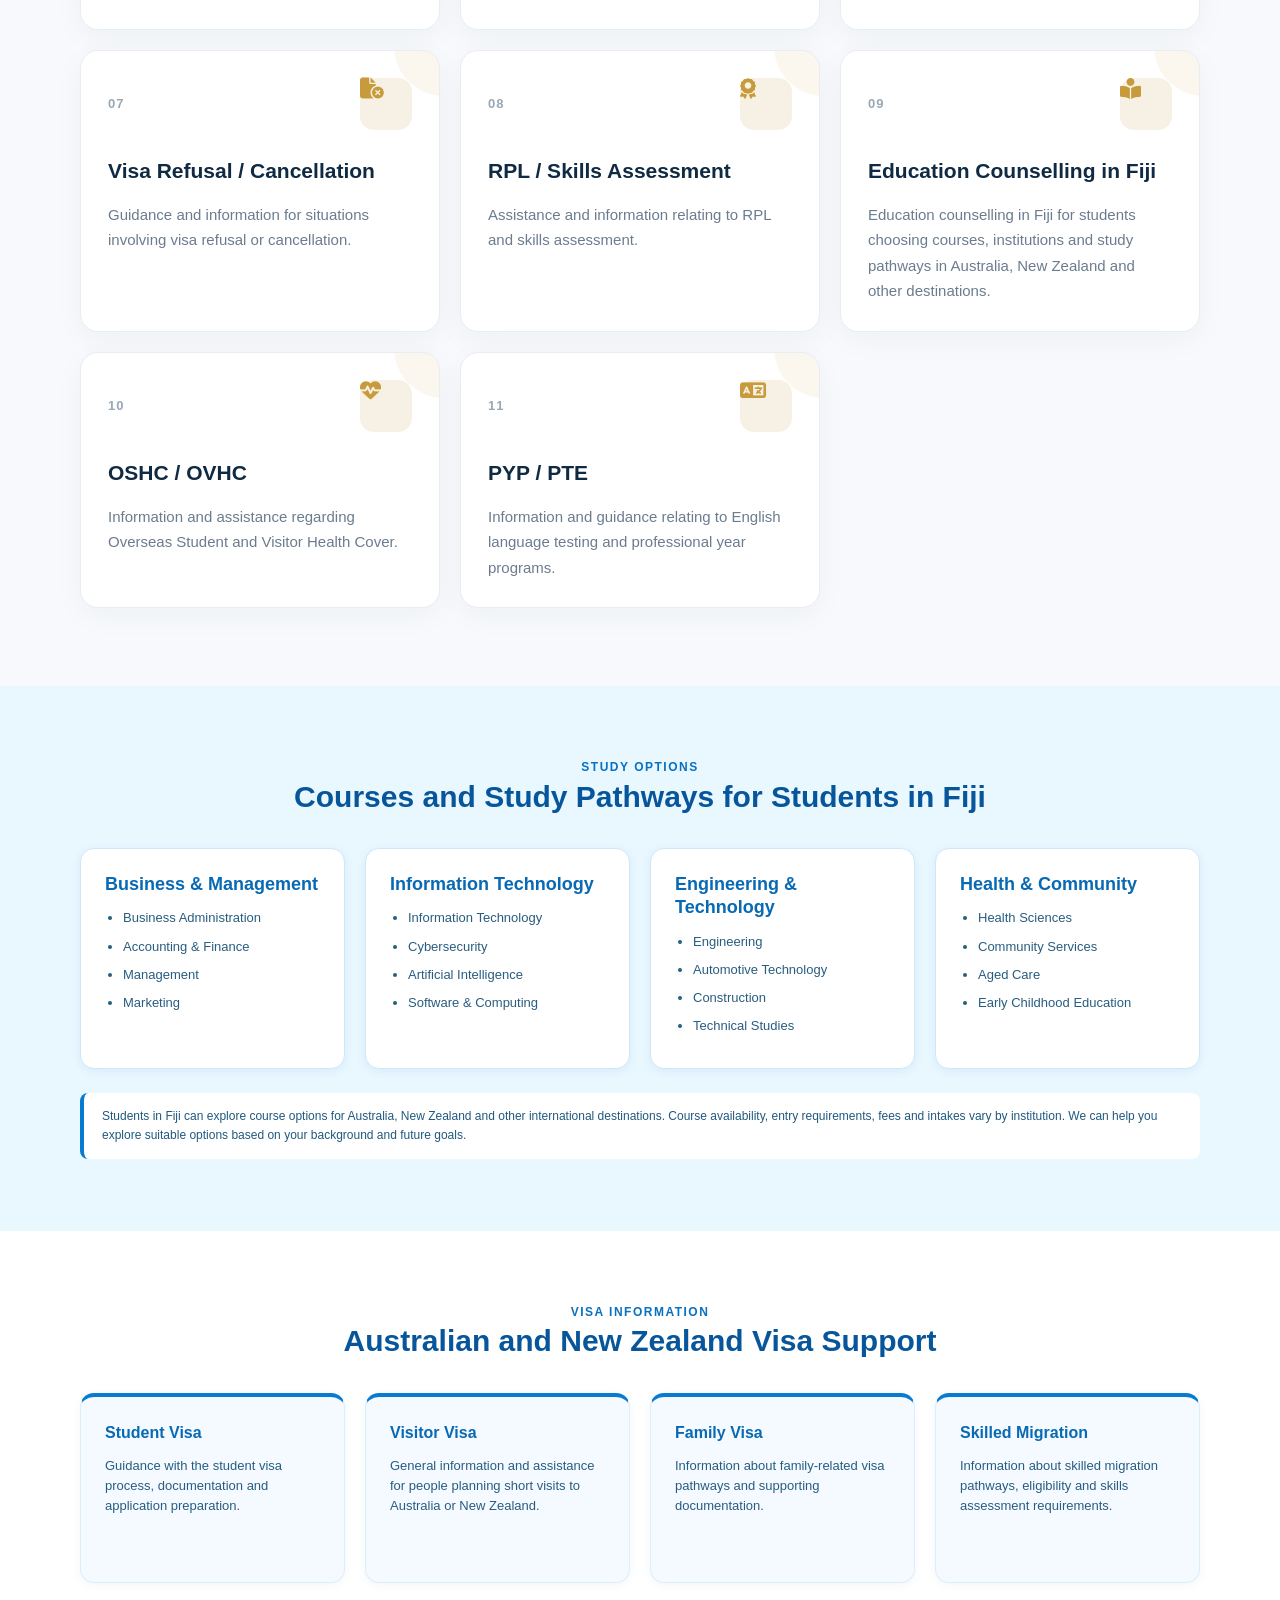
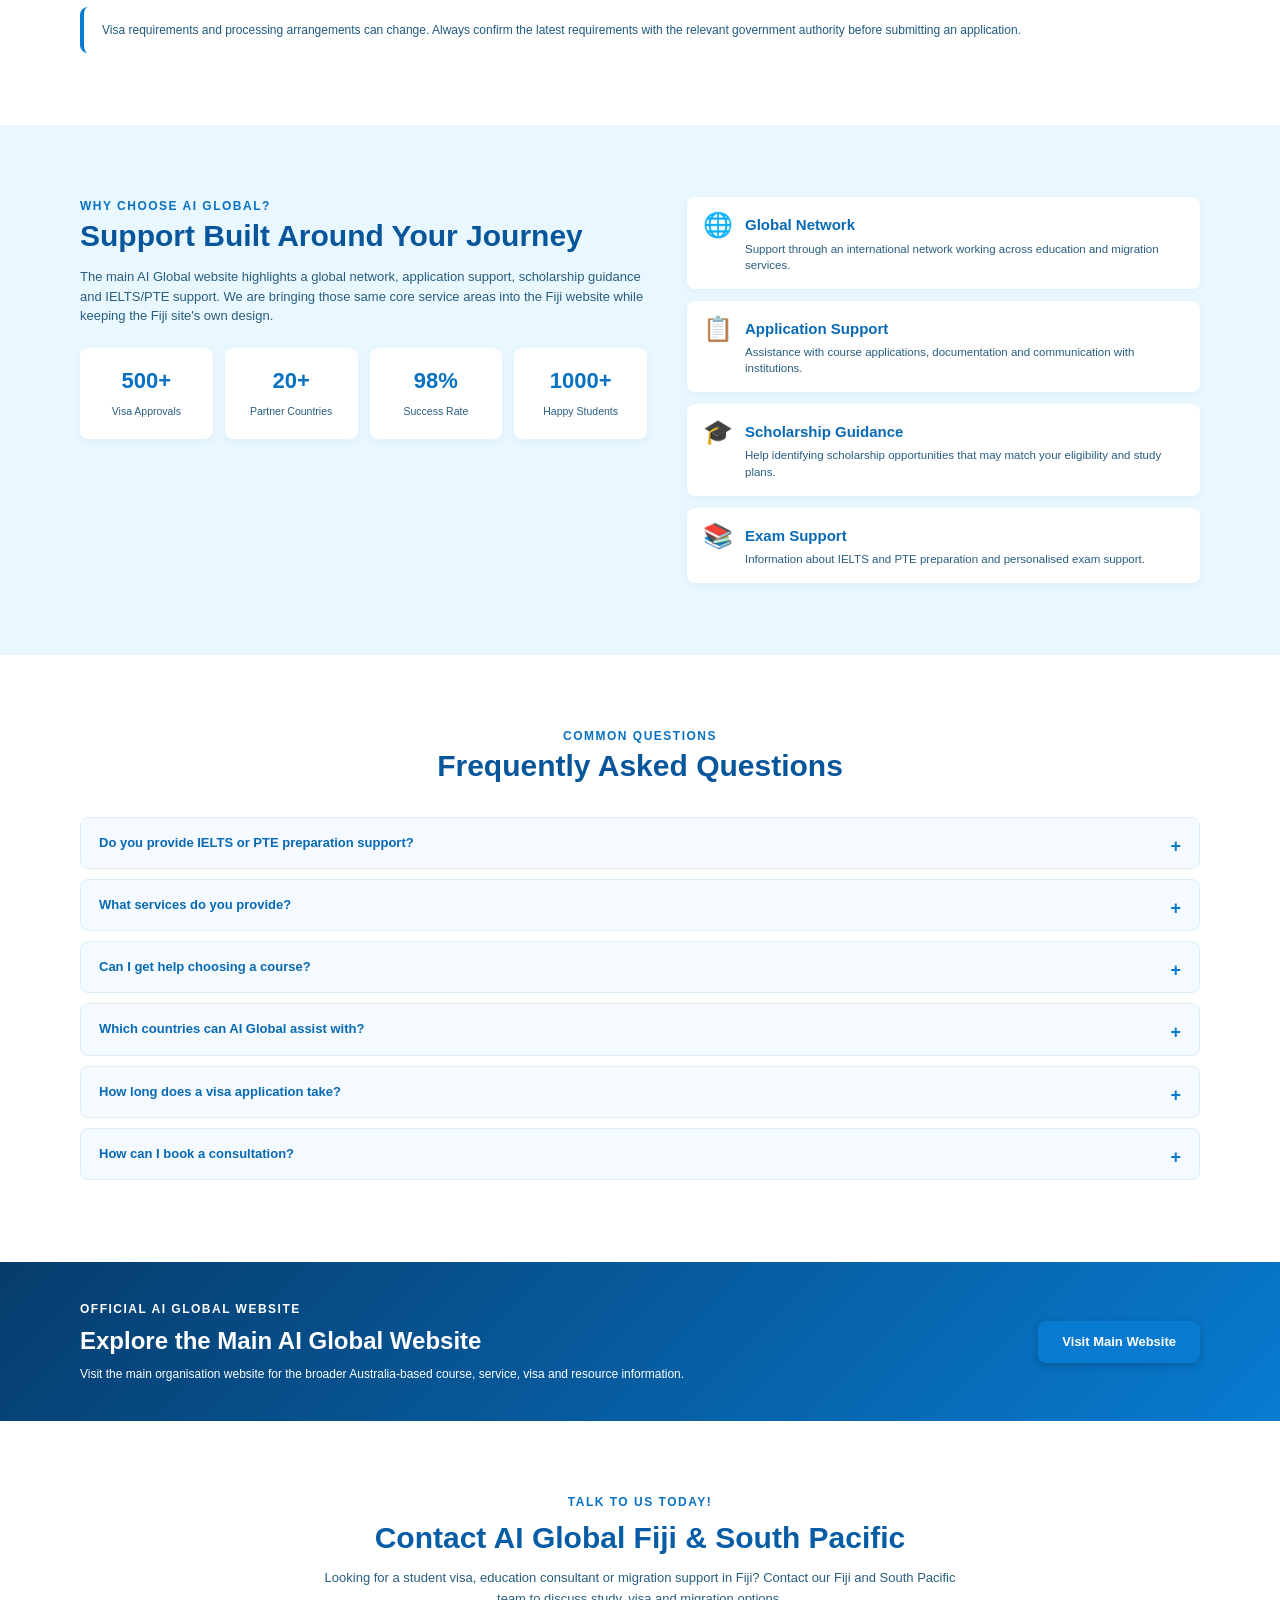
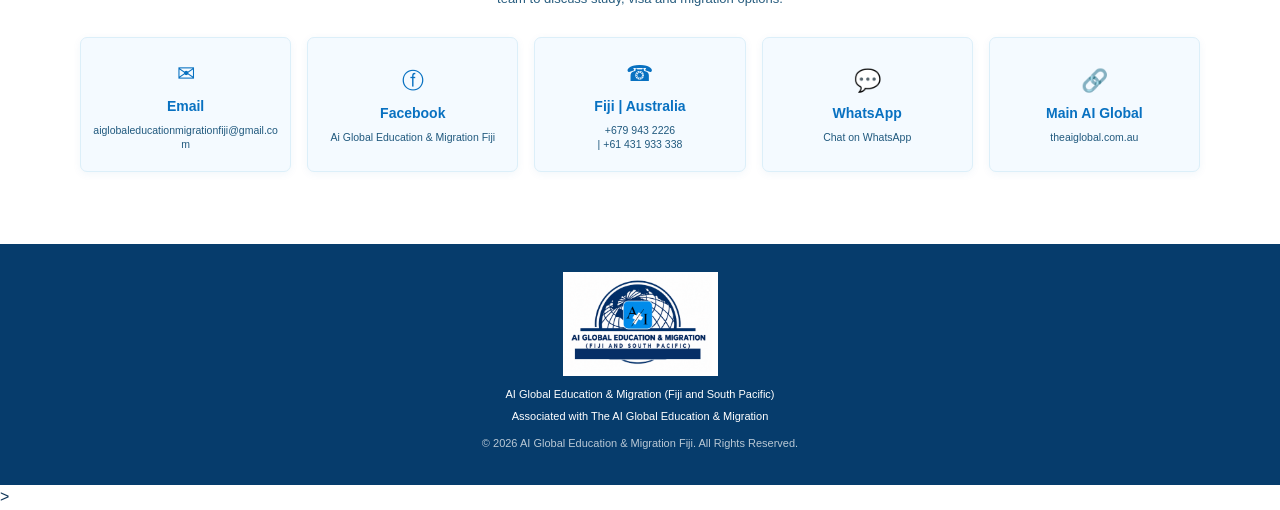
==== commit beda90e6: "Add files via upload" ====
--- a/index.html
+++ b/index.html
@@ -1,964 +1,671 @@
 <!DOCTYPE html>
-
 <html lang="en">
 <head>
     <meta charset="UTF-8">
-<!-- Google Search Console Verification -->
-<meta name="google-site-verification" content="Rd31rqMjAl2R4Sk08Q1zGa7CFCluUiDQGdOr3ZXDVtc">
-
-<!-- Mobile / Responsive -->
-<meta name="viewport" content="width=device-width, initial-scale=1.0">
-
-<!-- SEO -->
-<title>AI Global Education & Migration | Fiji & South Pacific</title>
-
-<meta name="description" content="AI Global Education & Migration Fiji provides education counselling, student visa assistance and migration support for study and migration pathways to Australia and New Zealand.">
-
-<meta name="robots" content="index, follow, max-image-preview:large">
-
-<meta name="author" content="AI Global Education & Migration Fiji and South Pacific">
-
-<meta name="theme-color" content="#ffffff">
-
-<!-- Canonical URL -->
-<link rel="canonical" href="https://aiglobaleducationandmigration.com.fj/">
-
-<!-- Open Graph / Facebook -->
-<meta property="og:type" content="website">
-
-<meta property="og:title"
-      content="AI Global Education & Migration | Fiji & South Pacific">
-
-<meta property="og:description"
-      content="Education counselling, student visa assistance and migration support from Fiji for pathways to Australia and New Zealand.">
-
-<meta property="og:url"
-      content="https://aiglobaleducationandmigration.com.fj/">
-
-<meta property="og:image"
-      content="https://aiglobaleducationandmigration.com.fj/images/banner.png">
-
-<meta property="og:image:alt"
-      content="AI Global Education & Migration Fiji and South Pacific">
-
-<meta property="og:site_name"
-      content="AI Global Education & Migration Fiji and South Pacific">
-
-<!-- Twitter / X -->
-<meta name="twitter:card" content="summary_large_image">
-
-<meta name="twitter:title"
-      content="AI Global Education & Migration | Fiji & South Pacific">
-
-<meta name="twitter:description"
-      content="Education, student visa and migration support from Fiji for Australia and New Zealand pathways.">
-
-<meta name="twitter:image"
-      content="https://aiglobaleducationandmigration.com.fj/images/banner.png">
-
-<!-- Main Stylesheet -->
-<link rel="stylesheet" href="style.css">
-
-<!-- Font Awesome -->
-<link rel="stylesheet"
+    <meta name="google-site-verification" content="F2RoHPDT2e9G-u27owNcqdR9mxc5SGD-wRfbECBVooc" />
+    <meta name="viewport" content="width=device-width, initial-scale=1.0">
+    <meta name="description" content="AI Global Education & Migration Fiji provides education counselling, Australian student visa assistance, migration support, course guidance and study pathways for students and families in Fiji and the South Pacific.">
+    <meta name="robots" content="index, follow, max-image-preview:large">
+    <meta name="author" content="AI Global Education & Migration Fiji and South Pacific">
+    <meta name="keywords" content="student visa Fiji, education consultant Fiji, study in Australia from Fiji, Australia visa assistance Fiji, migration services Fiji, study in New Zealand from Fiji, education and migration Fiji">
+    <meta name="theme-color" content="#ffffff">
+    <link rel="canonical" href="https://aiglobaleducationandmigration.com.fj/">
+
+    <meta property="og:type" content="website">
+    <meta property="og:title" content="AI Global Education & Migration | Fiji & South Pacific">
+    <meta property="og:description" content="Education counselling, student visa and migration support from Fiji for pathways to Australia and New Zealand.">
+    <meta property="og:url" content="https://aiglobaleducationandmigration.com.fj/">
+    <meta property="og:image" content="https://aiglobaleducationandmigration.com.fj/images/banner.png">
+    <meta property="og:site_name" content="AI Global Education & Migration Fiji and South Pacific">
+
+    <meta name="twitter:card" content="summary_large_image">
+    <meta name="twitter:title" content="AI Global Education & Migration | Fiji & South Pacific">
+    <meta name="twitter:description" content="Education, student visa and migration support from Fiji for Australia and New Zealand pathways.">
+    <meta name="twitter:image" content="https://aiglobaleducationandmigration.com.fj/images/banner.png">  
+<title>  
+     Education & Migration Support in Fiji | AI Global 
+</title>
+    <link rel="icon" type="image/png" href="./images/favicon.png"> 
+    <link rel="stylesheet" href="style.css">
+    <link rel="stylesheet" href="pages.css">
+    <link rel="stylesheet"
       href="https://cdnjs.cloudflare.com/ajax/libs/font-awesome/6.5.2/css/all.min.css">
 
-<!-- Organization Structured Data -->
-<script type="application/ld+json">
-{
-  "@context": "https://schema.org",
-  "@type": "Organization",
-  "name": "AI Global Education & Migration Fiji and South Pacific",
-  "alternateName": "AI Global Education & Migration Fiji",
-  "url": "https://aiglobaleducationandmigration.com.fj/",
-  "logo": "https://aiglobaleducationandmigration.com.fj/images/logo.png",
-  "image": "https://aiglobaleducationandmigration.com.fj/images/banner.png",
-  "description": "Education counselling, student visa assistance and migration support in Fiji for pathways to Australia and New Zealand.",
-  "email": "aiglobaleducationmigrationfiji@gmail.com",
-  "telephone": "+6799432226",
-  "areaServed": [
+
+    <script type="application/ld+json">
     {
-      "@type": "Country",
-      "name": "Fiji"
-    },
-    {
-      "@type": "Place",
-      "name": "South Pacific"
-    },
-    {
-      "@type": "Country",
-      "name": "Australia"
-    },
-    {
-      "@type": "Country",
-      "name": "New Zealand"
+      "@context": "https://schema.org",
+      "@type": "Organization",
+      "name": "AI Global Education & Migration Fiji and South Pacific",
+      "alternateName": "AI Global Education & Migration Fiji",
+      "url": "https://aiglobaleducationandmigration.com.fj/",
+      "logo": "https://aiglobaleducationandmigration.com.fj/images/logo.png",
+      "image": "https://aiglobaleducationandmigration.com.fj/images/banner.png",
+      "description": "Education counselling, student visa and migration support in Fiji for pathways to Australia and New Zealand.",
+      "email": "aiglobaleducationmigrationfiji@gmail.com",
+      "telephone": "+6799432226",
+      "areaServed": [
+        {"@type": "Country", "name": "Fiji"},
+        {"@type": "Place", "name": "South Pacific"},
+        {"@type": "Country", "name": "Australia"},
+        {"@type": "Country", "name": "New Zealand"}
+      ],
+      "sameAs": [
+        "https://www.facebook.com/share/1A1QpUP3Gv/",
+        "https://www.theaiglobal.com.au/"
+      ],
+      "contactPoint": {
+        "@type": "ContactPoint",
+        "telephone": "+6799432226",
+        "contactType": "customer service",
+        "areaServed": "FJ",
+        "availableLanguage": "English"
+      }
     }
-  ],
-  "sameAs": [
-    "https://www.facebook.com/share/1A1QpUP3Gv/",
-    "https://www.theaiglobal.com.au/"
-  ],
-  "contactPoint": {
-    "@type": "ContactPoint",
-    "telephone": "+6799432226",
-    "contactType": "customer service",
-    "areaServed": "FJ",
-    "availableLanguage": "English"
-  }
-}
-</script>
-
+    </script>
 
 </head>
 
 <body>
 
 <header class="site-header">
-
-<img src="images/banner.png"
-     class="header-banner"
-     alt="AI Global Education & Migration banner">
-
-<div class="header-content">
-
-    <a href="#home" class="logo-container">
-        <img src="images/logo.png"
-             class="header-logo"
-             alt="AI Global Education and Migration">
-    </a>
-
-    <nav aria-label="Main navigation">
-        <a href="#home">Home</a>
-        <a href="#about">About</a>
-        <a href="#services">Services</a>
-        <a href="#courses">Courses</a>
-        <a href="#visas">Visas</a>
-        <a href="#why-us">Why Us</a>
-        <a href="#faq">FAQ</a>
-        <a href="#contact">Contact</a>
-    </nav>
-
-</div>
-
-<section id="home" class="hero">
-
-    <div class="hero-content">
-
-        <p class="company-name">
-            AI GLOBAL EDUCATION &amp; MIGRATION
-        </p>
-
-        <p class="region">
-            Fiji and South Pacific
-        </p>
-
-        <h1>
-            Education, Migration &amp; Student Visa Support in Fiji
-        </h1>
-
-        <p class="intro">
-            Personalised guidance for students, families and individuals in Fiji
-            planning education, student visa and migration pathways to Australia,
-            New Zealand and other international destinations.
-        </p>
-
-        <div class="hero-buttons">
-            <a href="#services" class="button">
-                Explore Services
+    <img src="images/banner.png" class="header-banner" alt="AI Global Education and Migration Fiji and South Pacific banner" width="1920" height="500">
+
+    <div class="header-content">
+        <a href="#home" class="logo-container">
+            <img src="images/logo.png" class="header-logo" alt="AI Global Education and Migration Fiji logo" width="180" height="auto">
+        </a>
+
+        <nav class="page-nav" aria-label="Main navigation"><a href="index.html" class="active" aria-current="page">Home</a><a href="about.html">About</a><a href="services.html">Services</a><a href="courses.html">Courses</a><a href="visas.html">Visas</a><a href="why-us.html">Why Choose Us</a><a href="faq.html">FAQs</a><a href="contact.html">Contact</a></nav>
+    </div>
+
+    <section id="home" class="hero">
+        <div class="hero-content">
+            <p class="company-name">AI GLOBAL EDUCATION &amp; MIGRATION</p>
+            <p class="region">Fiji and South Pacific</p>
+
+            <h1>Education, Migration &amp; Student Visa Support in Fiji</h1>
+
+            <p class="intro">
+                Personalised guidance for students, families and individuals in Fiji
+                planning education, student visa and migration pathways to Australia,
+                New Zealand and other international destinations.
+            </p>
+
+            <div class="hero-buttons">
+                <a href="services.html" class="button">Explore Services</a>
+                <a href="contact.html" class="button second">Contact Us</a>
+            </div>
+        </div>
+    </section>
+</header>
+
+
+<main>
+
+<!-- ABOUT -->
+<section id="about" class="section delegate-section">
+    <div class="delegate-container">
+        <div class="delegate-photo">
+            <div class="photo-frame">
+                <img src="images/delegate.jpg" alt="AI Global Education and Migration Fiji and South Pacific representative" loading="lazy" width="500" height="500">
+            </div>
+        </div>
+
+        <div class="delegate-info">
+            <p class="heading-small">ABOUT US</p>
+            <h2>AI Global Education &amp; Migration</h2>
+            <p class="position">Fiji and South Pacific</p>
+
+            <p>
+                We are a franchise associated with The AI Global Education &amp; Migration,
+                providing education counselling, student visa guidance and migration support
+                for students, families and individuals in Fiji and the South Pacific.
+            </p>
+
+            <p>
+                Our team helps people explore study opportunities in Australia and New Zealand,
+                including course selection, application preparation, visa information and related
+                education support. Our aim is to make the overseas education and visa process
+                clearer and easier to understand.
+            </p>
+
+            <p>
+                Our role is to help you understand your options, choose suitable
+                education pathways, prepare applications and receive support throughout
+                your international education and migration journey.
+            </p>
+
+            <p>
+                Our services are designed around clear information, personalised
+                guidance and practical application support.
+            </p>
+
+            <a href="#contact" class="button">Talk to Us</a>
+        </div>
+    </div>
+</section>
+
+
+<!-- SERVICES -->
+<section id="services" class="section services">
+    <p class="heading-small">
+        EDUCATION &amp; MIGRATION SERVICES IN FIJI
+    </p>
+
+    <h2>Education, Visa &amp; Migration Services</h2>
+
+
+    <div class="services-container">
+
+        <!-- SERVICE 01 -->
+        <div class="service-card">
+            <div class="service-top">
+                <span class="service-number">01</span>
+                <i class="fa-solid fa-graduation-cap service-icon"></i>
+            </div>
+
+            <h3>Student Visa Support</h3>
+
+            <p>
+                Assistance and guidance for students in Fiji planning
+                to study in Australia, including course and application guidance.
+            </p>
+
+            <span class="service-arrow">↗</span>
+        </div>
+
+
+        <!-- SERVICE 02 -->
+        <div class="service-card">
+            <div class="service-top">
+                <span class="service-number">02</span>
+                <i class="fa-solid fa-people-roof service-icon"></i>
+            </div>
+
+            <h3>Family Visa</h3>
+
+            <p>
+                Information and assistance relating to
+                family visa pathways.
+            </p>
+
+            <span class="service-arrow">↗</span>
+        </div>
+
+
+        <!-- SERVICE 03 -->
+        <div class="service-card">
+            <div class="service-top">
+                <span class="service-number">03</span>
+                <i class="fa-solid fa-briefcase service-icon"></i>
+            </div>
+
+            <h3>Skilled Migration</h3>
+
+            <p>
+                Guidance regarding skilled migration
+                opportunities and requirements.
+            </p>
+
+            <span class="service-arrow">↗</span>
+        </div>
+
+
+        <!-- SERVICE 04 -->
+        <div class="service-card">
+            <div class="service-top">
+                <span class="service-number">04</span>
+                <i class="fa-solid fa-building service-icon"></i>
+            </div>
+
+            <h3>Business Migration</h3>
+
+            <p>
+                Information and assistance for business
+                migration pathways.
+            </p>
+
+            <span class="service-arrow">↗</span>
+        </div>
+
+
+        <!-- SERVICE 05 -->
+        <div class="service-card">
+            <div class="service-top">
+                <span class="service-number">05</span>
+                <i class="fa-solid fa-scale-balanced service-icon"></i>
+            </div>
+
+            <h3>AAT / Ministerial Appeals</h3>
+
+            <p>
+                Assistance and information regarding
+                appeal-related processes.
+            </p>
+
+            <span class="service-arrow">↗</span>
+        </div>
+
+
+        <!-- SERVICE 06 -->
+        <div class="service-card">
+            <div class="service-top">
+                <span class="service-number">06</span>
+                <i class="fa-solid fa-passport service-icon"></i>
+            </div>
+
+            <h3>Australian Visa Assistance</h3>
+
+            <p>
+                General assistance and guidance with
+                Australian visa processes for applicants in Fiji.
+            </p>
+
+            <span class="service-arrow">↗</span>
+        </div>
+
+
+        <!-- SERVICE 07 -->
+        <div class="service-card">
+            <div class="service-top">
+                <span class="service-number">07</span>
+                <i class="fa-solid fa-file-circle-xmark service-icon"></i>
+            </div>
+
+            <h3>Visa Refusal / Cancellation</h3>
+
+            <p>
+                Guidance and information for situations
+                involving visa refusal or cancellation.
+            </p>
+
+            <span class="service-arrow">↗</span>
+        </div>
+
+
+        <!-- SERVICE 08 -->
+        <div class="service-card">
+            <div class="service-top">
+                <span class="service-number">08</span>
+                <i class="fa-solid fa-award service-icon"></i>
+            </div>
+
+            <h3>RPL / Skills Assessment</h3>
+
+            <p>
+                Assistance and information relating to
+                RPL and skills assessment.
+            </p>
+
+            <span class="service-arrow">↗</span>
+        </div>
+
+
+        <!-- SERVICE 09 -->
+        <div class="service-card">
+            <div class="service-top">
+                <span class="service-number">09</span>
+                <i class="fa-solid fa-book-open-reader service-icon"></i>
+            </div>
+
+            <h3>Education Counselling in Fiji</h3>
+
+            <p>
+                Education counselling in Fiji for students choosing courses,
+                institutions and study pathways in Australia, New Zealand and other destinations.
+            </p>
+
+            <span class="service-arrow">↗</span>
+        </div>
+
+
+        <!-- SERVICE 10 -->
+        <div class="service-card">
+            <div class="service-top">
+                <span class="service-number">10</span>
+                <i class="fa-solid fa-heart-pulse service-icon"></i>
+            </div>
+
+            <h3>OSHC / OVHC</h3>
+
+            <p>
+                Information and assistance regarding
+                Overseas Student and Visitor Health Cover.
+            </p>
+
+            <span class="service-arrow">↗</span>
+        </div>
+
+
+        <!-- SERVICE 11 -->
+        <div class="service-card">
+            <div class="service-top">
+                <span class="service-number">11</span>
+                <i class="fa-solid fa-language service-icon"></i>
+            </div>
+
+            <h3>PYP / PTE</h3>
+
+            <p>
+                Information and guidance relating to English
+                language testing and professional year programs.
+            </p>
+
+            <span class="service-arrow">↗</span>
+        </div>
+
+    </div>
+
+</section>
+
+
+<!-- COURSES -->
+<section id="courses" class="section courses-section">
+    <p class="heading-small">STUDY OPTIONS</p>
+    <h2>Courses and Study Pathways for Students in Fiji</h2>
+
+    <div class="course-grid">
+        <div class="course-category">
+            <h3>Business &amp; Management</h3>
+            <ul>
+                <li>Business Administration</li>
+                <li>Accounting &amp; Finance</li>
+                <li>Management</li>
+                <li>Marketing</li>
+            </ul>
+        </div>
+
+        <div class="course-category">
+            <h3>Information Technology</h3>
+            <ul>
+                <li>Information Technology</li>
+                <li>Cybersecurity</li>
+                <li>Artificial Intelligence</li>
+                <li>Software &amp; Computing</li>
+            </ul>
+        </div>
+
+        <div class="course-category">
+            <h3>Engineering &amp; Technology</h3>
+            <ul>
+                <li>Engineering</li>
+                <li>Automotive Technology</li>
+                <li>Construction</li>
+                <li>Technical Studies</li>
+            </ul>
+        </div>
+
+        <div class="course-category">
+            <h3>Health &amp; Community</h3>
+            <ul>
+                <li>Health Sciences</li>
+                <li>Community Services</li>
+                <li>Aged Care</li>
+                <li>Early Childhood Education</li>
+            </ul>
+        </div>
+    </div>
+
+    <div class="info-note">
+        Students in Fiji can explore course options for Australia, New Zealand and other international destinations. Course availability, entry requirements, fees and intakes vary by institution.
+        We can help you explore suitable options based on your background and future goals.
+    </div>
+</section>
+
+
+<!-- VISAS -->
+<section id="visas" class="section visa-section">
+    <p class="heading-small">VISA INFORMATION</p>
+    <h2>Australian and New Zealand Visa Support</h2>
+
+    <div class="visa-grid">
+        <div class="visa-card">
+            <h3>Student Visa</h3>
+            <p>Guidance with the student visa process, documentation and application preparation.</p>
+        </div>
+
+        <div class="visa-card">
+            <h3>Visitor Visa</h3>
+            <p>General information and assistance for people planning short visits to Australia or New Zealand.</p>
+        </div>
+
+        <div class="visa-card">
+            <h3>Family Visa</h3>
+            <p>Information about family-related visa pathways and supporting documentation.</p>
+        </div>
+
+        <div class="visa-card">
+            <h3>Skilled Migration</h3>
+            <p>Information about skilled migration pathways, eligibility and skills assessment requirements.</p>
+        </div>
+    </div>
+
+    <div class="info-note">
+        Visa requirements and processing arrangements can change. Always confirm the latest
+        requirements with the relevant government authority before submitting an application.
+    </div>
+</section>
+
+
+<!-- WHY US -->
+<section id="why-us" class="section why-section">
+    <div class="why-container">
+
+        <div class="why-main">
+            <p class="heading-small">WHY CHOOSE AI GLOBAL?</p>
+            <h2>Support Built Around Your Journey</h2>
+
+            <p>
+                The main AI Global website highlights a global network, application support,
+                scholarship guidance and IELTS/PTE support. We are bringing those same core
+                service areas into the Fiji website while keeping the Fiji site's own design.
+            </p>
+
+            <div class="stats-grid">
+                <div class="stat-box">
+                    <strong>500+</strong>
+                    <span>Visa Approvals</span>
+                </div>
+                <div class="stat-box">
+                    <strong>20+</strong>
+                    <span>Partner Countries</span>
+                </div>
+                <div class="stat-box">
+                    <strong>98%</strong>
+                    <span>Success Rate</span>
+                </div>
+                <div class="stat-box">
+                    <strong>1000+</strong>
+                    <span>Happy Students</span>
+                </div>
+            </div>
+        </div>
+
+        <div class="why-features">
+            <div class="feature-item">
+                <span>🌐</span>
+                <div>
+                    <h3>Global Network</h3>
+                    <p>Support through an international network working across education and migration services.</p>
+                </div>
+            </div>
+
+            <div class="feature-item">
+                <span>📋</span>
+                <div>
+                    <h3>Application Support</h3>
+                    <p>Assistance with course applications, documentation and communication with institutions.</p>
+                </div>
+            </div>
+
+            <div class="feature-item">
+                <span>🎓</span>
+                <div>
+                    <h3>Scholarship Guidance</h3>
+                    <p>Help identifying scholarship opportunities that may match your eligibility and study plans.</p>
+                </div>
+            </div>
+
+            <div class="feature-item">
+                <span>📚</span>
+                <div>
+                    <h3>Exam Support</h3>
+                    <p>Information about IELTS and PTE preparation and personalised exam support.</p>
+                </div>
+            </div>
+        </div>
+
+    </div>
+</section>
+
+
+<!-- FAQ -->
+<section id="faq" class="section faq-section">
+    <p class="heading-small">COMMON QUESTIONS</p>
+    <h2>Frequently Asked Questions</h2>
+
+    <div class="faq-container">
+
+        <details>
+            <summary>Do you provide IELTS or PTE preparation support?</summary>
+            <p>
+                Yes. AI Global currently lists IELTS and PTE preparation support,
+                including practice and guidance designed around a student's target score.
+            </p>
+        </details>
+
+        <details>
+            <summary>What services do you provide?</summary>
+            <p>
+                Services include education counselling, student accommodation support,
+                skills assessment information, scholarships, health insurance assistance,
+                career counselling, document assistance and student visa services.
+            </p>
+        </details>
+
+        <details>
+            <summary>Can I get help choosing a course?</summary>
+            <p>
+                Yes. We can discuss your interests, previous studies and future goals
+                before you choose a course or institution.
+            </p>
+        </details>
+
+        <details>
+            <summary>Which countries can AI Global assist with?</summary>
+            <p>
+                The main AI Global website states that its network supports applications
+                across 20+ countries, including Australia, New Zealand, USA, UK, Canada,
+                Germany, Ireland and Singapore.
+            </p>
+        </details>
+
+        <details>
+            <summary>How long does a visa application take?</summary>
+            <p>
+                Processing time varies by country, visa type and individual circumstances.
+                Current processing guidance should be checked before applying.
+            </p>
+        </details>
+
+        <details>
+            <summary>How can I book a consultation?</summary>
+            <p>
+                Contact the Fiji and South Pacific team by phone, email or through
+                the contact details below to discuss your requirements.
+            </p>
+        </details>
+
+    </div>
+</section>
+
+
+<!-- OFFICIAL WEBSITE -->
+<section class="official-section">
+    <div class="official-container">
+        <div>
+            <p class="heading-small">OFFICIAL AI GLOBAL WEBSITE</p>
+            <h2>Explore the Main AI Global Website</h2>
+            <p>
+                Visit the main organisation website for the broader Australia-based
+                course, service, visa and resource information.
+            </p>
+        </div>
+        <a href="https://www.theaiglobal.com.au/" target="_blank" rel="noopener noreferrer" class="button">
+            Visit Main Website
+        </a>
+    </div>
+</section>
+
+
+<!-- CONTACT -->
+<section id="contact" class="contact-section">
+    <p class="heading-small">TALK TO US TODAY!</p>
+    <h2>Contact AI Global Fiji &amp; South Pacific</h2>
+
+    <p class="contact-intro">
+        Looking for a student visa, education consultant or migration support in Fiji?
+        Contact our Fiji and South Pacific team to discuss study, visa and migration options.
+    </p>
+
+    <div class="contact-container">
+
+        <div class="contact-box">
+            <div class="contact-icon">✉</div>
+            <h3>Email</h3>
+            <a href="mailto:aiglobaleducationmigrationfiji@gmail.com">
+                aiglobaleducationmigrationfiji@gmail.com
             </a>
-
-            <a href="#contact" class="button second">
-                Contact Us
+        </div>
+
+      <div class="contact-box">
+            <div class="facebook-icon">ⓕ</div>
+            <h3>Facebook</h3>
+            <a href="https://www.facebook.com/share/1A1QpUP3Gv/" target="_blank" rel="noopener noreferrer">
+                Ai Global Education & Migration Fiji
             </a>
         </div>
 
-    </div>
-
-</section>
-
-
-</header>
-
-<main>
-
-<!-- ABOUT -->
-
-<section id="about" class="section delegate-section">
-
-
-<div class="delegate-container">
-
-    <div class="delegate-photo">
-
-        <div class="photo-frame">
-
-            <img src="images/delegate.jpg"
-                 alt="AI Global Fiji and South Pacific representative">
-
-        </div>
-
-    </div>
-
-
-    <div class="delegate-info">
-
-        <p class="heading-small">
-            ABOUT US
-        </p>
-
-        <h2>
-            AI Global Education &amp; Migration
-        </h2>
-
-        <p class="position">
-            Fiji and South Pacific
-        </p>
-
-        <p>
-            We are a franchise associated with AI Global Education &amp; Migration,
-            providing guidance and assistance to students, families and individuals
-            exploring education and migration opportunities.
-        </p>
-
-        <p>
-            Our role is to help you understand your options, choose suitable
-            education pathways, prepare applications and receive support throughout
-            your international education and migration journey.
-        </p>
-
-        <p>
-            Our services are designed around clear information, personalised
-            guidance and practical application support.
-        </p>
-
-        <a href="#contact" class="button">
-            Talk to Us
-        </a>
-
-    </div>
-
-</div>
-
-
-</section>
-
-<!-- SERVICES -->
-
-<section id="services" class="section services">
-
-<p class="heading-small">
-    EDUCATION &amp; MIGRATION SERVICES IN FIJI
-</p>
-
-<h2>
-    Education, Visa &amp; Migration Services
-</h2>
-
-<div class="services-container">
-
-    <div class="service-card">
-        <div class="service-top">
-            <span class="service-number">01</span>
-            <i class="fa-solid fa-graduation-cap service-icon"></i>
-        </div>
-
-        <h3>Student Visa Support</h3>
-
-        <p>
-            Assistance and guidance for students in Fiji planning
-            to study in Australia.
-        </p>
-
-        <span class="service-arrow">↗</span>
-    </div>
-
-
-    <div class="service-card">
-        <div class="service-top">
-            <span class="service-number">02</span>
-            <i class="fa-solid fa-people-roof service-icon"></i>
-        </div>
-
-        <h3>Family Visa</h3>
-
-        <p>
-            Information and assistance relating to
-            family visa pathways.
-        </p>
-
-        <span class="service-arrow">↗</span>
-    </div>
-
-
-    <div class="service-card">
-        <div class="service-top">
-            <span class="service-number">03</span>
-            <i class="fa-solid fa-briefcase service-icon"></i>
-        </div>
-
-        <h3>Skilled Migration</h3>
-
-        <p>
-            Guidance regarding skilled migration
-            opportunities and requirements.
-        </p>
-
-        <span class="service-arrow">↗</span>
-    </div>
-
-
-    <div class="service-card">
-        <div class="service-top">
-            <span class="service-number">04</span>
-            <i class="fa-solid fa-building service-icon"></i>
-        </div>
-
-        <h3>Business Migration</h3>
-
-        <p>
-            Information and assistance for business
-            migration pathways.
-        </p>
-
-        <span class="service-arrow">↗</span>
-    </div>
-
-
-    <div class="service-card">
-        <div class="service-top">
-            <span class="service-number">05</span>
-            <i class="fa-solid fa-scale-balanced service-icon"></i>
-        </div>
-
-        <h3>AAT / Ministerial Appeals</h3>
-
-        <p>
-            Assistance and information regarding
-            appeal-related processes.
-        </p>
-
-        <span class="service-arrow">↗</span>
-    </div>
-
-
-    <div class="service-card">
-        <div class="service-top">
-            <span class="service-number">06</span>
-            <i class="fa-solid fa-passport service-icon"></i>
-        </div>
-
-        <h3>Australian Visa Assistance</h3>
-
-        <p>
-            General assistance and guidance with
-            Australian visa processes.
-        </p>
-
-        <span class="service-arrow">↗</span>
-    </div>
-
-
-    <div class="service-card">
-        <div class="service-top">
-            <span class="service-number">07</span>
-            <i class="fa-solid fa-file-circle-xmark service-icon"></i>
-        </div>
-
-        <h3>Visa Refusal / Cancellation</h3>
-
-        <p>
-            Guidance and information for situations
-            involving visa refusal or cancellation.
-        </p>
-
-        <span class="service-arrow">↗</span>
-    </div>
-
-
-    <div class="service-card">
-        <div class="service-top">
-            <span class="service-number">08</span>
-            <i class="fa-solid fa-award service-icon"></i>
-        </div>
-
-        <h3>RPL / Skills Assessment</h3>
-
-        <p>
-            Assistance and information relating to
-            RPL and skills assessment.
-        </p>
-
-        <span class="service-arrow">↗</span>
-    </div>
-
-
-    <div class="service-card">
-        <div class="service-top">
-            <span class="service-number">09</span>
-            <i class="fa-solid fa-book-open-reader service-icon"></i>
-        </div>
-
-        <h3>Education Counselling in Fiji</h3>
-
-        <p>
-            Guidance for students choosing courses,
-            institutions, and study pathways.
-        </p>
-
-        <span class="service-arrow">↗</span>
-    </div>
-
-
-    <div class="service-card">
-        <div class="service-top">
-            <span class="service-number">10</span>
-            <i class="fa-solid fa-heart-pulse service-icon"></i>
-        </div>
-
-        <h3>OSHC / OVHC</h3>
-
-        <p>
-            Information and assistance regarding
-            Overseas Student and Visitor Health Cover.
-        </p>
-
-        <span class="service-arrow">↗</span>
-    </div>
-
-
-    <div class="service-card">
-        <div class="service-top">
-            <span class="service-number">11</span>
-            <i class="fa-solid fa-language service-icon"></i>
-        </div>
-
-        <h3>PYP / PTE</h3>
-
-        <p>
-            Information and guidance relating to English
-            language testing and professional year programs.
-        </p>
-
-        <span class="service-arrow">↗</span>
-    </div>
-
-</div>
-
-</section>
-
-<!-- COURSES -->
-
-<section id="courses" class="section courses-section">
-
-<p class="heading-small">
-    STUDY OPTIONS
-</p>
-
-<h2>
-    Explore Study Pathways
-</h2>
-
-<div class="course-grid">
-
-    <div class="course-category">
-        <h3>Business &amp; Management</h3>
-
-        <ul>
-            <li>Business Administration</li>
-            <li>Accounting &amp; Finance</li>
-            <li>Management</li>
-            <li>Marketing</li>
-        </ul>
-    </div>
-
-
-    <div class="course-category">
-        <h3>Information Technology</h3>
-
-        <ul>
-            <li>Information Technology</li>
-            <li>Cybersecurity</li>
-            <li>Artificial Intelligence</li>
-            <li>Software &amp; Computing</li>
-        </ul>
-    </div>
-
-
-    <div class="course-category">
-        <h3>Engineering &amp; Technology</h3>
-
-        <ul>
-            <li>Engineering</li>
-            <li>Automotive Technology</li>
-            <li>Construction</li>
-            <li>Technical Studies</li>
-        </ul>
-    </div>
-
-
-    <div class="course-category">
-        <h3>Health &amp; Community</h3>
-
-        <ul>
-            <li>Health Sciences</li>
-            <li>Community Services</li>
-            <li>Aged Care</li>
-            <li>Early Childhood Education</li>
-        </ul>
-    </div>
-
-</div>
-
-<div class="info-note">
-    Course availability, entry requirements, fees and intakes vary by institution.
-    We can help you explore suitable options based on your background and future goals.
-</div>
-
-
-</section>
-
-<!-- VISAS -->
-
-<section id="visas" class="section visa-section">
-
-<p class="heading-small">
-    VISA INFORMATION
-</p>
-
-<h2>
-    Visa Support
-</h2>
-
-<div class="visa-grid">
-
-    <div class="visa-card">
-        <h3>Student Visa</h3>
-        <p>
-            Guidance with the student visa process, documentation and application preparation.
-        </p>
-    </div>
-
-
-    <div class="visa-card">
-        <h3>Visitor Visa</h3>
-        <p>
-            General information and assistance for people planning short visits to Australia or New Zealand.
-        </p>
-    </div>
-
-
-    <div class="visa-card">
-        <h3>Family Visa</h3>
-        <p>
-            Information about family-related visa pathways and supporting documentation.
-        </p>
-    </div>
-
-
-    <div class="visa-card">
-        <h3>Skilled Migration</h3>
-        <p>
-            Information about skilled migration pathways, eligibility and skills assessment requirements.
-        </p>
-    </div>
-
-</div>
-
-<div class="info-note">
-    Visa requirements and processing arrangements can change. Always confirm the latest
-    requirements with the relevant government authority before submitting an application.
-</div>
-
-</section>
-
-<!-- WHY US -->
-
-<section id="why-us" class="section why-section">
-
-
-<div class="why-container">
-
-    <div class="why-main">
-
-        <p class="heading-small">
-            WHY CHOOSE AI GLOBAL?
-        </p>
-
-        <h2>
-            Support Built Around Your Journey
-        </h2>
-
-        <p>
-            The main AI Global website highlights a global network, application support,
-            scholarship guidance and IELTS/PTE support. We are bringing those same core
-            service areas into the Fiji website while keeping the Fiji site's own design.
-        </p>
-
-        <div class="stats-grid">
-
-            <div class="stat-box">
-                <strong>500+</strong>
-                <span>Visa Approvals</span>
-            </div>
-
-            <div class="stat-box">
-                <strong>20+</strong>
-                <span>Partner Countries</span>
-            </div>
-
-            <div class="stat-box">
-                <strong>98%</strong>
-                <span>Success Rate</span>
-            </div>
-
-            <div class="stat-box">
-                <strong>1000+</strong>
-                <span>Happy Students</span>
-            </div>
-
-        </div>
-
-    </div>
-
-
-    <div class="why-features">
-
-        <div class="feature-item">
-            <span>🌐</span>
-
-            <div>
-                <h3>Global Network</h3>
-
-                <p>
-                    Support through an international network working across
-                    education and migration services.
-                </p>
-            </div>
-        </div>
-
-
-        <div class="feature-item">
-            <span>📋</span>
-
-            <div>
-                <h3>Application Support</h3>
-
-                <p>
-                    Assistance with course applications, documentation
-                    and communication with institutions.
-                </p>
-            </div>
-        </div>
-
-
-        <div class="feature-item">
-            <span>🎓</span>
-
-            <div>
-                <h3>Scholarship Guidance</h3>
-
-                <p>
-                    Help identifying scholarship opportunities that may
-                    match your eligibility and study plans.
-                </p>
-            </div>
-        </div>
-
-
-        <div class="feature-item">
-            <span>📚</span>
-
-            <div>
-                <h3>Exam Support</h3>
-
-                <p>
-                    Information about IELTS and PTE preparation
-                    and personalised exam support.
-                </p>
-            </div>
-        </div>
-
-    </div>
-
-</div>
-
-
-</section>
-
-<!-- FAQ -->
-
-<section id="faq" class="section faq-section">
-
-
-<p class="heading-small">
-    COMMON QUESTIONS
-</p>
-
-<h2>
-    Frequently Asked Questions
-</h2>
-
-<div class="faq-container">
-
-    <details>
-        <summary>
-            Do you provide IELTS or PTE preparation support?
-        </summary>
-
-        <p>
-            Yes. AI Global currently lists IELTS and PTE preparation support,
-            including practice and guidance designed around a student's target score.
-        </p>
-    </details>
-
-
-    <details>
-        <summary>
-            What services do you provide?
-        </summary>
-
-        <p>
-            Services include education counselling, student accommodation support,
-            skills assessment information, scholarships, health insurance assistance,
-            career counselling, document assistance and student visa services.
-        </p>
-    </details>
-
-
-    <details>
-        <summary>
-            Can I get help choosing a course?
-        </summary>
-
-        <p>
-            Yes. We can discuss your interests, previous studies and future goals
-            before you choose a course or institution.
-        </p>
-    </details>
-
-
-    <details>
-        <summary>
-            Which countries can AI Global assist with?
-        </summary>
-
-        <p>
-            The main AI Global website states that its network supports applications
-            across 20+ countries, including Australia, New Zealand, USA, UK, Canada,
-            Germany, Ireland and Singapore.
-        </p>
-    </details>
-
-
-    <details>
-        <summary>
-            How long does a visa application take?
-        </summary>
-
-        <p>
-            Processing time varies by country, visa type and individual circumstances.
-            Current processing guidance should be checked before applying.
-        </p>
-    </details>
-
-
-    <details>
-        <summary>
-            How can I book a consultation?
-        </summary>
-
-        <p>
-            Contact the Fiji and South Pacific team by phone, email or through
-            the contact details below to discuss your requirements.
-        </p>
-    </details>
-
-</div>
-
-
-</section>
-
-<!-- OFFICIAL WEBSITE -->
-
-<section class="official-section">
-
-
-<div class="official-container">
-
-    <div>
-
-        <p class="heading-small">
-            OFFICIAL AI GLOBAL WEBSITE
-        </p>
-
-        <h2>
-            Explore the Main AI Global Website
-        </h2>
-
-        <p>
-            Visit the main organisation website for the broader Australia-based
-            course, service, visa and resource information.
-        </p>
-
-    </div>
-
-    <a href="https://www.theaiglobal.com.au/"
-       target="_blank"
-       rel="noopener noreferrer"
-       class="button">
-
-        Visit Main Website
-
-    </a>
-
-</div>
-
-</section>
-
-<!-- CONTACT -->
-
-<section id="contact" class="contact-section">
-
-
-<p class="heading-small">
-    TALK TO US TODAY!
-</p>
-
-<h2>
-    Contact AI Global Fiji &amp; South Pacific
-</h2>
-
-<p class="contact-intro">
-    Ready to discuss studying, migration or visa options?
-    Contact our Fiji and South Pacific team.
-</p>
-
-
-<div class="contact-container">
-
-    <div class="contact-box">
-
-        <div class="contact-icon">
-            ✉
-        </div>
-
-        <h3>Email</h3>
-
-        <a href="mailto:aiglobaleducationmigrationfiji@gmail.com">
-            aiglobaleducationmigrationfiji@gmail.com
-        </a>
-
-    </div>
-
-
-    <div class="contact-box">
-
-        <div class="facebook-icon">
-            ⓕ
-        </div>
-
-        <h3>Facebook</h3>
-
-        <a href="https://www.facebook.com/share/1A1QpUP3Gv/"
-           target="_blank"
-           rel="noopener noreferrer">
-
-            Ai Global Education &amp; Migration Fiji
-
-        </a>
-
-    </div>
-
-
-    <div class="contact-box">
-
-        <div class="contact-icon">
-            ☎
-        </div>
-
-        <h3>
-            Fiji | Australia
-        </h3>
-
-        <a href="tel:+6799432226">
-            +679 943 2226
-        </a>
-
-        <a href="tel:+61431933338">
-            +61 431 933 338
-        </a>
-
-    </div>
-
-
-    <div class="contact-box">
-
-        <div class="contact-icon">
-            💬
-        </div>
-
-        <h3>
-            WhatsApp
-        </h3>
-
-        <a href="https://wa.me/61431933338"
-           target="_blank"
-           rel="noopener noreferrer">
-
-            Chat on WhatsApp
-
-        </a>
-
-    </div>
-
-
-    <div class="contact-box">
-
-        <div class="contact-icon">
-            🔗
-        </div>
-
-        <h3>
-            Main AI Global
-        </h3>
-
-        <a href="https://www.theaiglobal.com.au/"
-           target="_blank"
-           rel="noopener noreferrer">
-
-            theaiglobal.com.au
-
-        </a>
-
-    </div>
-
-</div>
-
-
+
+        <div class="contact-box">
+            <div class="contact-icon">☎</div>
+            <h3>Fiji | Australia</h3>
+            <a href="tel:+6799432226">+679 943 2226</a>
+            <a href="tel:+61431933338">| +61 431 933 338</a>
+
+        </div>
+    
+            <div class="contact-box">
+            <div class="contact-icon">💬</div>
+            <h3>WhatsApp</h3>
+            <a href="https://wa.me/61431933338" target="_blank" rel="noopener noreferrer">
+                Chat on WhatsApp
+            </a>
+        </div>
+
+        <div class="contact-box">
+            <div class="contact-icon">🔗</div>
+            <h3>Main AI Global</h3>
+            <a href="https://www.theaiglobal.com.au/" target="_blank" rel="noopener noreferrer">
+                theaiglobal.com.au
+            </a>
+        </div>
+
+    </div>
 </section>
 
 </main>
 
+
 <footer>
-
-<img src="images/logo.png"
-     class="footer-logo"
-     alt="AI Global Education & Migration">
-
-<p>
-    AI Global Education &amp; Migration (Fiji and South Pacific)
-</p>
-
-<p>
-    Associated with AI Global Education &amp; Migration
-</p>
-
-<p class="footer-copy">
-    © 2026 AI Global Education &amp; Migration Fiji. All Rights Reserved.
-</p>
-
-
+    <img src="images/logo.png" class="footer-logo" alt="AI Global Education and Migration Fiji logo" loading="lazy" width="180" height="auto">
+
+    <p>AI Global Education &amp; Migration (Fiji and South Pacific)</p>
+    <p>Associated with The AI Global Education &amp; Migration</p>
+    <p class="footer-copy">© 2026 AI Global Education &amp; Migration Fiji. All Rights Reserved.</p>
 </footer>
 
 </body>
 </html>
+>
--- a/style.css
+++ b/style.css
@@ -1534,3 +1534,11 @@
         grid-template-columns: 1fr 1fr;
     }
 }
+
+
+/* Homepage banner: keep headline and intro centred horizontally and vertically. */
+.site-header .hero{top:50%;left:50%;width:min(90%,900px);transform:translate(-50%,-32%);padding:12px 24px;display:flex;align-items:center;justify-content:center;text-align:center;}
+.site-header .hero-content{max-width:780px;margin:0 auto;text-align:center;}
+.site-header .intro{margin-left:auto;margin-right:auto;}
+@media(max-width:900px){.site-header .hero{top:56%;transform:translate(-50%,-25%);width:92%;}}
+@media(max-width:650px){.site-header .hero{top:61%;transform:translate(-50%,-18%);width:94%;padding:10px 14px;}}
--- a/pages.css
+++ b/pages.css
@@ -0,0 +1,71 @@
+/* AI GLOBAL FIJI — SHARED BRAND AND PAGE STYLES
+   Matches style.css: Arial, blue/white identity, 350px banner, 145px logo.
+*/
+:root{--brand-blue:#0876c9;--brand-link:#087bd1;--brand-dark:#063c6c;--brand-text:#12385a;--brand-pale:#f4faff;--brand-pale-blue:#e9f7ff;--brand-border:#dbeaf5;--brand-white:#fff;}
+*{box-sizing:border-box}
+html{scroll-behavior:smooth}
+body{font-family:Arial,Helvetica,sans-serif;color:var(--brand-text);background:#fff;line-height:1.55}
+a{transition:color .25s ease,background-color .25s ease,transform .25s ease}
+
+/* Inner-page header uses the same banner dimensions, colour and logo sizing as home. */
+.page-header{position:relative;width:100%;height:350px;overflow:hidden;background:var(--brand-blue)}
+.page-header .header-banner{position:absolute;inset:0;width:100%;height:100%;display:block;object-fit:fill}
+.page-header::after{content:"";position:absolute;inset:0;background:rgba(0,80,150,.10);pointer-events:none}
+.page-header-inner{position:relative;z-index:5;width:94%;max-width:1450px;height:100%;margin:0 auto}
+.page-logo{position:absolute;top:18px;left:12px;width:145px;padding:4px;background:#fff;border-radius:5px;box-shadow:0 3px 10px rgba(0,0,0,.18);z-index:10;display:block;text-decoration:none}
+.page-logo img{display:block;width:100%;height:auto}
+.page-nav{position:absolute;top:20px;right:15px;display:flex;align-items:center;justify-content:flex-end;flex-wrap:wrap;gap:12px 20px;max-width:78%;z-index:10}
+.page-nav a{position:relative;color:#fff;text-decoration:none;font-family:Arial,Helvetica,sans-serif;font-size:13px;font-weight:700;text-shadow:0 1px 4px rgba(0,0,0,.55);padding:5px 0}
+.page-nav a::after{content:"";position:absolute;left:0;bottom:-2px;width:0;height:2px;background:#fff;transition:width .25s ease}
+.page-nav a:hover::after,.page-nav a.active::after{width:100%}
+.page-hero{position:absolute;z-index:6;top:92px;left:0;width:100%;padding:20px 25px;text-align:center;color:#fff}
+.page-hero .eyebrow{font-size:15px;font-weight:700;letter-spacing:2px;text-shadow:0 2px 5px rgba(0,0,0,.65);margin:0 0 6px}
+.page-hero h1{font-family:Arial,Helvetica,sans-serif;font-size:32px;line-height:1.12;font-weight:800;text-shadow:0 2px 6px rgba(0,0,0,.65);margin:0 0 10px;color:#fff}
+.page-hero p{max-width:760px;margin:0 auto;font-size:15px;line-height:1.55;text-shadow:0 1px 4px rgba(0,0,0,.65);color:#fff}
+
+/* Shared page content: same blue headings and soft blue/white sections as home. */
+.page-main{background:#fff}
+.page-section{padding:55px 6%;background:#fff}
+.page-section.alt{background:var(--brand-pale)}
+.page-section.blue{background:var(--brand-pale-blue)}
+.content-wrap{max-width:1180px;margin:0 auto}
+.eyebrow-dark{color:#0871c1;font-size:12px;font-weight:800;letter-spacing:1.5px;margin:0 0 7px}
+.page-section h2{font-family:Arial,Helvetica,sans-serif;font-size:30px;line-height:1.15;color:#07559a;margin:0 0 12px}
+.page-section h3{font-family:Arial,Helvetica,sans-serif;color:var(--brand-dark);font-size:20px;line-height:1.3;margin:0 0 7px}
+.page-section p{margin:0 0 13px}
+.lead{font-size:16px;max-width:900px;margin:0 0 25px!important}
+.cards{display:grid;grid-template-columns:repeat(3,minmax(0,1fr));gap:20px;margin-top:25px}
+.card{background:#fff;border:1px solid var(--brand-border);border-radius:12px;padding:23px;box-shadow:0 5px 18px rgba(6,60,108,.07);height:100%;transition:transform .25s ease,box-shadow .25s ease}
+.card:hover{transform:translateY(-3px);box-shadow:0 10px 24px rgba(6,60,108,.12)}
+.card-icon{font-size:28px;color:var(--brand-link);margin-bottom:10px}
+.card ul{padding-left:20px;margin-top:10px}.card li{margin-bottom:6px}
+.detail-grid{display:grid;grid-template-columns:repeat(2,minmax(0,1fr));gap:22px;margin-top:25px}
+.detail-box{background:#fff;border:1px solid var(--brand-border);border-left:4px solid var(--brand-link);border-radius:10px;padding:23px;box-shadow:0 4px 15px rgba(0,0,0,.06)}
+.detail-box ul{padding-left:20px;margin-top:10px}.detail-box li{margin-bottom:7px}
+.notice{margin-top:28px;padding:17px 20px;border-radius:9px;background:#fff7e8;border-left:4px solid #c79a3b}
+.notice a{color:#07559a;font-weight:700}
+.cta{padding:46px 6%;background:linear-gradient(135deg,#063c6c,#087bd1);color:#fff;text-align:center}
+.cta h2{font-family:Arial,Helvetica,sans-serif;font-size:30px;color:#fff;margin:0 0 9px}
+.cta p{max-width:760px;margin:0 auto 20px;color:#fff}
+.button{display:inline-block;padding:10px 23px;background:#087bd1;color:#fff;border:1px solid #087bd1;border-radius:8px;text-decoration:none;font-size:13px;font-weight:700;box-shadow:0 3px 8px rgba(0,0,0,.18)}
+.button:hover{background:#005da8;border-color:#005da8;transform:translateY(-1px)}
+.cta .button{background:#fff;color:#0871bc;border-color:#fff;margin:4px}.cta .button:hover{background:#eef8ff}
+.page-footer{background:#063c6c;color:#fff;text-align:center;padding:28px 6%}
+.page-footer img{display:inline-block;width:135px;max-width:100%;height:auto;background:#fff;padding:4px;border-radius:5px;margin:0 0 8px}
+.page-footer p{font-size:13px;line-height:1.5;margin:3px 0;color:#fff}.page-footer a{color:#fff}
+
+@media(max-width:900px){.page-header{height:370px}.page-nav{gap:10px 14px;max-width:72%}.page-hero{top:105px}.page-hero h1{font-size:30px}.cards{grid-template-columns:repeat(2,minmax(0,1fr))}.detail-grid{grid-template-columns:1fr}}
+@media(max-width:650px){.page-header{height:420px}.page-logo{width:120px;left:10px;top:12px}.page-nav{top:70px;left:10px;right:10px;max-width:none;justify-content:center;gap:8px 14px}.page-nav a{font-size:12px}.page-hero{top:145px;padding:16px 18px}.page-hero h1{font-size:27px}.page-hero p{font-size:14px}.page-section{padding:42px 5%}.page-section h2{font-size:26px}.cards{grid-template-columns:1fr}.card{padding:19px}.detail-box{padding:19px}.cta h2{font-size:26px}}
+@media(max-width:420px){.page-header{height:450px}.page-nav{gap:6px 11px}.page-nav a{font-size:11px}.page-hero{top:160px}.page-hero h1{font-size:24px}.page-logo{width:110px}}
+
+
+/* Professional alignment: centre each page title block within the banner, below the navigation. */
+.page-header .page-hero{top:50%;left:0;width:100%;transform:translateY(-34%);padding:18px 24px;text-align:center;display:flex;flex-direction:column;align-items:center;justify-content:center;}
+.page-header .page-hero h1,.page-header .page-hero p{margin-left:auto;margin-right:auto;text-align:center;}
+.page-header .page-hero p{max-width:780px;}
+.page-nav{gap:10px 18px;}
+.page-nav a{white-space:nowrap;}
+#course-details,#visa-details{scroll-margin-top:22px;}
+@media(max-width:900px){.page-header .page-hero{top:56%;transform:translateY(-25%);}}
+@media(max-width:650px){.page-header .page-hero{top:61%;transform:translateY(-20%);padding:12px 16px;}}
+@media(max-width:420px){.page-header .page-hero{top:63%;transform:translateY(-15%);}}
